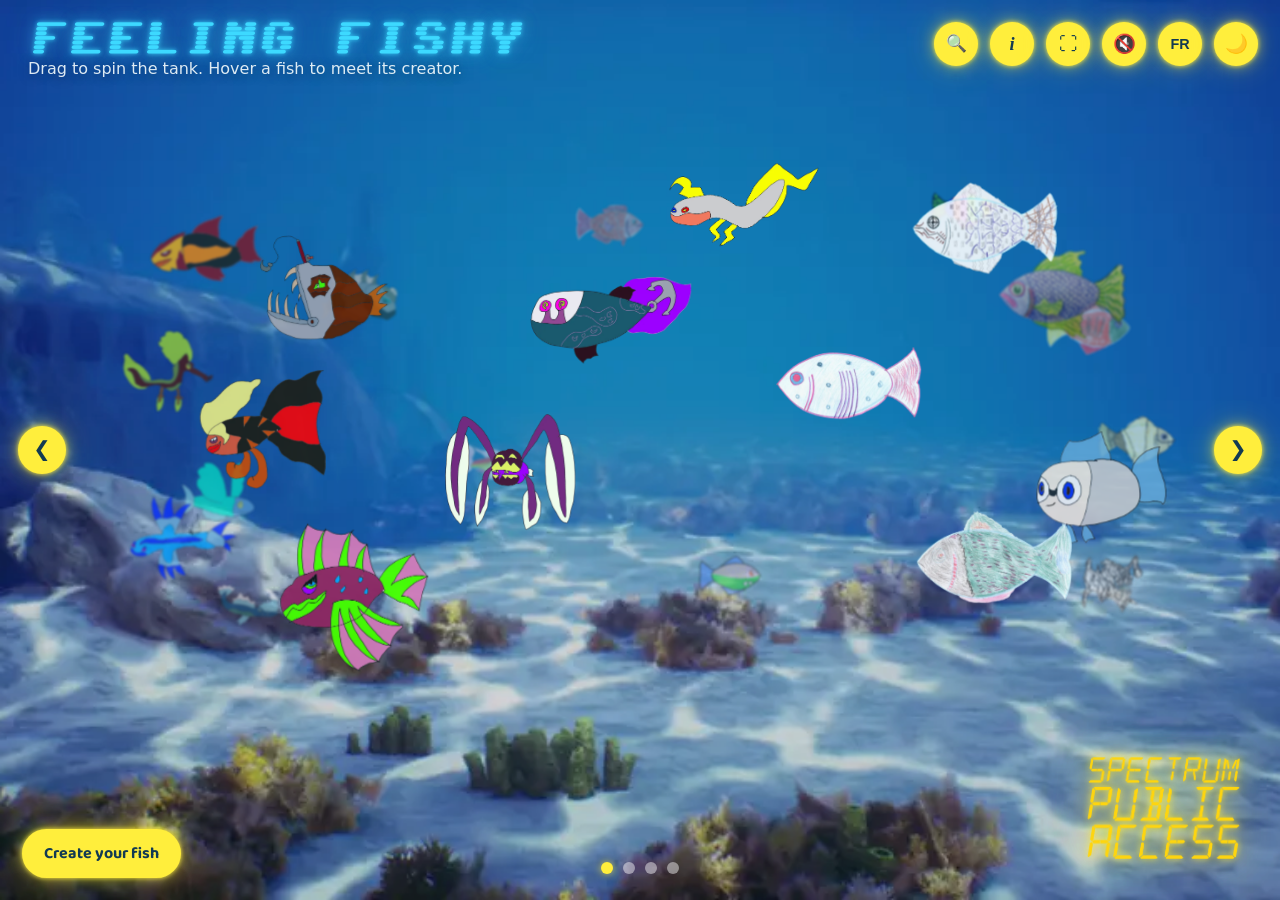
==== deploy/feeling-fishy/index.html @ 9427ab35 "Merge pull request #26 from SpectrumStudiosMTL/fish-submission/44013194728 New fish submission: Luci" ====
<!DOCTYPE html>
<html lang="en">
<head>
<meta charset="UTF-8">
<meta name="viewport" content="width=device-width, initial-scale=1.0">
<title>Feeling Fishy — The Spectrum Aquarium</title>
<meta name="description" content="An interactive art project from Spectrum Public Access — every fish in this aquarium was drawn by a real participant. Hover to meet the artist, or add your own.">
<link rel="icon" type="image/png" href="../images/logo.png">

<!-- Social share preview (Facebook, Discord, Slack, iMessage, etc.) -->
<meta property="og:type" content="website">
<meta property="og:site_name" content="Spectrum Public Access">
<meta property="og:title" content="Feeling Fishy — The Spectrum Aquarium">
<meta property="og:description" content="An interactive art project from Spectrum Public Access — every fish in this aquarium was drawn by a real participant. Hover to meet the artist, or add your own.">
<meta property="og:image" content="images/og-preview.jpg">
<!-- ✏️ Add og:url once you have a real deployed domain, e.g.
     <meta property="og:url" content="https://your-domain-here/feeling-fishy/"> -->

<meta name="twitter:card" content="summary_large_image">
<meta name="twitter:title" content="Feeling Fishy — The Spectrum Aquarium">
<meta name="twitter:description" content="An interactive art project from Spectrum Public Access — every fish in this aquarium was drawn by a real participant. Hover to meet the artist, or add your own.">
<meta name="twitter:image" content="images/og-preview.jpg">

<!-- Fonts: Sixtyfour is a segmented digital-display font matching
     the SPA logo style; Baloo 2 stays for the fish name cards
     (falls back to system fonts wherever Google Fonts can't load) -->
<link rel="preconnect" href="https://fonts.googleapis.com">
<link href="https://fonts.googleapis.com/css2?family=Baloo+2:wght@600;700&family=Sixtyfour&display=swap" rel="stylesheet">

<script>
/* ==============================================================
   EMBEDDED DEMO IMAGES
   These five submissions are baked into the file as text so the
   preview works anywhere. On your real site you'll use normal
   files instead, e.g.  image: "images/my-fish.png"
   ============================================================== */
const EMBEDDED_IMAGES = {
  inlayCreate: "images/inlay-create.webp",   // placeholder -- swap out later
  inlaySubmit: "images/inlay-submit.webp",   // placeholder -- swap out later
  inlayDrawHere: "images/inlay-draw-here.webp",       // placeholder -- swap out later
  inlayDrawAtHome: "images/inlay-draw-at-home.webp",  // placeholder -- swap out later
  inlayPng: "images/inlay-print.webp",
  inlayKrita: "images/inlay-krita.webp",
  inlayPsd: "images/inlay-psd.webp",
  logo: "images/logo-2.webp",
  fish0: "images/fish/fish0.webp",
  fish79: "images/fish/fish79.webp",
  fish78: "images/fish/fish78.webp",
  fish77: "images/fish/fish77.webp",
  fish75: "images/fish/fish75.webp",
  fish72: "images/fish/fish72.webp",
  fish1: "images/fish/fish1.webp",
  fish2: "images/fish/fish2.webp",
  fish3: "images/fish/fish3.webp",
  fish4: "images/fish/fish4.webp",
  fish5: "images/fish/fish5.webp",
  fish6: "images/fish/fish6.webp",
  fish7: "images/fish/fish7.webp",
  fish8: "images/fish/fish8.webp",
  fish9: "images/fish/fish9.webp",
  fish10: "images/fish/fish10.webp",
  fish11: "images/fish/fish11.webp",
  fish12: "images/fish/fish12.webp",
  fish13: "images/fish/fish13.webp",
  fish14: "images/fish/fish14.webp",
  fish15: "images/fish/fish15.webp",
  fish16: "images/fish/fish16.webp",
  fish17: "images/fish/fish17.webp",
  fish18: "images/fish/fish18.webp",
  fish19: "images/fish/fish19.webp",
  fish20: "images/fish/fish20.webp",
  fish21: "images/fish/fish21.webp",
  fish22: "images/fish/fish22.webp",
  fish23: "images/fish/fish23.webp",
  fish24: "images/fish/fish24.webp",
  fish25: "images/fish/fish25.webp",
  fish26: "images/fish/fish26.webp",
  fish27: "images/fish/fish27.webp",
  fish28: "images/fish/fish28.webp",
  fish29: "images/fish/fish29.webp",
  fish30: "images/fish/fish30.webp",
  fish31: "images/fish/fish31.webp",
  fish32: "images/fish/fish32.webp",
  fish33: "images/fish/fish33.webp",
  fish34: "images/fish/fish34.webp",
  fish36: "images/fish/fish36.webp",
  fish37: "images/fish/fish37.webp",
  fish38: "images/fish/fish38.webp",
  fish39: "images/fish/fish39.webp",
  fish40: "images/fish/fish40.webp",
  fish41: "images/fish/fish41.webp",
  fish42: "images/fish/fish42.webp",
  fish43: "images/fish/fish43.webp",
  fish44: "images/fish/fish44.webp",
  fish45: "images/fish/fish45.webp",
  fish46: "images/fish/fish46.webp",
  fish47: "images/fish/fish47.webp",
  fish48: "images/fish/fish48.webp",
  fish49: "images/fish/fish49.webp",
  fish50: "images/fish/fish50.webp",
  fish51: "images/fish/fish51.webp",
  fish52: "images/fish/fish52.webp",
  fish53: "images/fish/fish53.webp",
  fish54: "images/fish/fish54.webp",
  fish55: "images/fish/fish55.webp",
  fish56: "images/fish/fish56.webp",
  fish57: "images/fish/fish57.webp",
  fish58: "images/fish/fish58.webp",
  fish59: "images/fish/fish59.webp",
  fish60: "images/fish/fish60.webp",
  fish61: "images/fish/fish61.webp",
  fish62: "images/fish/fish62.webp",
  fish63: "images/fish/fish63.webp",
  fish64: "images/fish/fish64.webp",
  fish65: "images/fish/fish65.webp",
  fish66: "images/fish/fish66.webp",
  fish67: "images/fish/fish67.webp",
  fish68: "images/fish/fish68.webp",
  fish69: "images/fish/fish69.webp",
  fish70: "images/fish/fish70.webp",
  fish71: "images/fish/fish71.webp",
};

/* Embedded demo audio — on the real site use files instead,
   e.g.  music: "audio/ambience.mp3"  */
const EMBEDDED_AUDIO = {
  music: "audio/music.mp3",
  chime: "audio/chime.mp3",
  pluck: "audio/pluck.mp3",
  drag: "audio/drag.mp3",
};

/* Embedded demo video (720p). On the real site, use the full-quality
   file instead:  backgroundVideo: "video/scene.mp4"  */
const EMBEDDED_VIDEO = "video/background.mp4";

/* A still frame from the video above, shown instantly while the
   video itself is still buffering — otherwise there's a blank gap
   (just the gradient) for however long the video takes to load. */
const EMBEDDED_VIDEO_POSTER = "video/background-poster.webp";

/* Portrait-cropped versions of the two above, used on phones instead.
   object-fit:cover on a tall narrow screen already only shows a
   ~26% center slice of the widescreen video — this is that same
   slice, pre-cropped before encoding, so the file is ~53% smaller
   with zero visible quality loss (nothing here was ever going to be
   on screen on a phone anyway). */
const EMBEDDED_VIDEO_MOBILE = "video/background-mobile.mp4";
const EMBEDDED_VIDEO_POSTER_MOBILE = "video/background-poster-mobile.webp";

/* The printable fish template, embedded at full print quality.
   On the real site, use a file: templateUrl: "files/template.png" */
const EMBEDDED_TEMPLATE = "files/fish-template.png";
</script>

<script>
/* ██████████████████████████████████████████████████████████████
   ██  YOUR DATA — the only section you edit                   ██
   ██  Everything below the big line is the engine.            ██
   ██████████████████████████████████████████████████████████████ */

const SETTINGS = {
  // Starting language: "en" or "fr"
  language: "en",

  // Logo shown top-right. Uses your embedded SPA logo — on the real
  // site you can point it at a file instead: logo: "images/logo.png"
  logo: EMBEDDED_IMAGES.logo,

  // The "Create your fish" button opens a pop-up with two options:
  // 1) Download the fish template (the embedded printable PNG)
  templateUrl: EMBEDDED_TEMPLATE,

  // Layered versions of the template for digital artists. Export
  // these from your own Photoshop / Krita source files and put
  // them next to the site. Set either to null to hide its button.
  templatePsd: "files/Feeling-Fishy-Template.psd",
  templateKrita: "files/Feeling-Fishy-Template.kra",

  // Vending-button inlay artwork (all optional). Point any of
  // these at an image (roughly 5:4, like an old machine's paper
  // inlay) and it fills that button's window — your own designs,
  // or logo art you have the rights to use.
  // Example: buttonInlays: { png: "images/inlay-print.png" },
  buttonInlays: {
    create: EMBEDDED_IMAGES.inlayCreate,  // "DESIGN A FISH" button -- placeholder
    draw: EMBEDDED_IMAGES.inlayDrawHere,  // "DRAW HERE" button -- placeholder
    download: EMBEDDED_IMAGES.inlayDrawAtHome,  // "DRAW AT HOME" button -- placeholder
    submit: EMBEDDED_IMAGES.inlaySubmit,  // "SUBMIT A FISH" button -- placeholder
    png: EMBEDDED_IMAGES.inlayPng,      // "Ready to print" format button
    psd: EMBEDDED_IMAGES.inlayPsd,      // Photoshop format button
    krita: EMBEDDED_IMAGES.inlayKrita,  // Krita format button
  },

  // Sound played when the "Create your fish" button is clicked:
  createSound: EMBEDDED_AUDIO.pluck,

  // Sound that plays while dragging the tank (stops on release,
  // and its pitch bends with your drag speed — underwater scratch):
  dragSound: EMBEDDED_AUDIO.drag,
  // 2) Submit your fish — your monday.com form's EMBED link (in
  //    monday: create a WorkForm, click Share → Embed, copy the
  //    src="..." URL from the iframe code). This opens inline in a
  //    pop-up over the tank rather than leaving the site.
  submitEmbedUrl: "https://forms.monday.com/forms/embed/712a0b5d93bb6187748b14aade412e28?r=use1",

  // 3) The draw tool's own "Submit My Fish" button skips that iframe
  //    entirely -- it posts the finished drawing straight to this
  //    Cloudflare Worker endpoint (see deploy/automation/
  //    cloudflare-worker.js), which creates the monday.com item and
  //    attaches the file itself via the API. Set to null to fall back
  //    to the old behavior (download the PNG, open the monday form).
  directSubmitEndpoint: "https://autofish.cameron-d89.workers.dev/submit-fish",

  // 4) After a successful submission, "Continue with my email" sends
  //    the visitor here with ?email=<their email> pre-filled — the
  //    portal's own sign-in flow (email OTP code) takes it from there
  //    and creates a free-tier account for them. Set to null to hide
  //    that button entirely and only show the plain "Done" close button.
  portalLoginUrl: "https://spectrumpublicaccess.com/filmlab/login",

  // Your ambience track. Set to null for no music.
  // On the real site, use a file: music: "audio/ambience.mp3"
  music: EMBEDDED_AUDIO.music,

  // Your own painted backdrop, or null for the color gradient:
  background: null,

  // A looping video backdrop (e.g. rendered from Unreal Engine).
  // Overrides `background`. Use .mp4 or .webm, e.g. "video/scene.mp4"
  backgroundVideo: EMBEDDED_VIDEO,

  // A still frame from the video, shown the instant the page loads
  // while the real video is still buffering. Set to null to skip
  // (shows the gradient instead until the video is ready).
  backgroundVideoPoster: EMBEDDED_VIDEO_POSTER,

  // Optional lighter/portrait-cropped versions used below 640px
  // width instead of the two above. Set either to null to just use
  // the regular version everywhere.
  backgroundVideoMobile: EMBEDDED_VIDEO_MOBILE,
  backgroundVideoPosterMobile: EMBEDDED_VIDEO_POSTER_MOBILE,

  // Darkens the video slightly so the fish stand out.
  // 0 = off, 0.15 = subtle, 0.4 = moody. Only affects video backdrops.
  videoDimmer: 0.15,
};

/* LANGUAGES — every visitor-facing phrase, in both languages.
   Edit the wording freely; the FR/EN button switches between them. */
const TEXT = {
  en: {
    tagline: "Drag to spin the tank. Hover a fish to meet its creator.",
    create: "Create your fish",
    nextSchool: "Next school of fish",
    prevSchool: "Previous school of fish",
    nextOption: "Next option",
    prevOption: "Previous option",
    createTitle: "Add your fish to the tank!",
    createInfoToggle: "How does it work?",
    optCreate: "DESIGN A FISH",
    createChooseTitle: "How do you want to make it?",
    download: "DRAW AT HOME",
    draw: "DRAW HERE",
    submit: "SUBMIT A FISH",
    howItWorksTitle: "How does it work?",
    walkMake: "Draw it right here, or download a template and make it your own way.",
    walkSend: "Send it in — it only takes a minute.",
    walkReview: "A real person checks every fish before it joins the tank.",
    walkSwim: "Once it's approved, your fish swims for everyone to see!",
    walkthroughPlaceholder: "Scene {n} of {total} — illustration coming soon",
    downloadTitle: "Choose your template",
    asIs: "Ready to print",
    psd: "Photoshop (PSD)",
    krita: "Krita (KRA)",
    downloadInfoToggle: "How does it work?",
    templateHowItWorksTitle: "How does it work?",
    walkTemplateFreedom: "Color in the guide, or draw something completely your own — the template is just a starting point.",
    walkTemplatePaper: "Working on paper? Scan it if you've got one, or just take a clear, well-lit photo with your phone.",
    walkTemplateDigital: "Working digitally? Whatever app you used, export your finished piece as a transparent PNG before submitting.",
    walkTemplateSize: "Keep your file size reasonable — it won't change how it looks in the tank, just how long it takes to upload.",
    goBack: "Back",
    close: "Close",
    by: "by",
    artworkBy: "Artwork by",
    fishAlt: "Fish",
    searchTitle: "Find a fish",
    menuLabel: "Menu",
    splashPrompt: "Tap to dive in",
    splashAriaLabel: "Enter the Feeling Fishy tank",
    rotatePrompt: "Please rotate your device to portrait to view Feeling Fishy.",
    nightMode: "Night mode — coming soon",
    fullscreenEnter: "View fullscreen",
    fullscreenExit: "Exit fullscreen",
    searchPlaceholder: "Type a name…",
    searchResultsLabel: "Matching fish",
    searchBrowseAll: "Browse every fish in the tank.",
    searchCount: "Fish found.",
    searchNone: "No fish found.",
    searchTruncated: "Showing the first {n} — type a name to narrow it down.",
    randomFish: "Random fish",
    prevCreatorFish: "Previous fish by this creator",
    nextCreatorFish: "Next fish by this creator",
    back: "Close",
    drawTitle: "Draw your fish",
    drawToolLoadError: "Couldn't load the drawing tool — check your connection and try again.",
    submitTitle: "Submit your fish",
    submitNote: "Attach your fish file below — a name and email are all we need alongside it.",
    submitFrameTitle: "Feeling Fishy submission form",
    directSubmitTitle: "Almost done!",
    directSubmitIntro: "Just add your name, email and postal code and send it for review.",
    directSubmitIntroUpload: "Attach your fish design below and add a name, email, postal code — and before you know it, your fish will be swimming.",
    directSubmitFileLabel: "Fish file",
    directSubmitLockedHint: "Filled in from your Spectrum portal account.",
    directSubmitNameLabel: "Name",
    directSubmitEmailLabel: "Email",
    directSubmitPostalLabel: "Postal code",
    directSubmitSend: "Send it in",
    directSubmitSending: "Sending…",
    directSubmitError: "Something went wrong — check your connection and try again.",
    directSubmitSuccessText: "Thanks! Your fish has been submitted for review.",
    directSubmitContinueText: "Want to save this to your own portfolio, and see what else is here?",
    directSubmitContinue: "Continue with my email",
    directSubmitDone: "Done",
    info: "About this project",
    infoTitle: "Feeling Fishy",
    // ✏️ Replace with your own project description.
    infoIntro: "Feeling Fishy is an interactive art project from Spectrum Public Access. Every fish swimming in this tank was drawn by a real participant — hover or tap one to see who made it, and add your own any time.",
    howToTitle: "How to use this page",
    howTo: [
      "Drag anywhere in the tank to spin it and look around.",
      "Hover or tap a fish to see its creator's name.",
      "Press 🔍 to search for a fish by the artist's name — or leave it blank to browse everyone, using the arrow keys and Enter.",
      "If a creator has more than one fish, arrows beside the picture let you page through all of theirs.",
      "Press \"Create your fish\" to draw one right on the page, download a template to work on elsewhere, or upload one you've already made — add a name, email, and postal code, and it's sent straight in for review.",
      "The 🔊 button toggles sound, and EN/FR switches language.",
    ],
  },
  fr: {
    tagline: "Faites glisser pour faire tourner l'aquarium. Survolez un poisson pour rencontrer son créateur.",
    create: "Crée ton poisson",
    nextSchool: "Banc de poissons suivant",
    prevSchool: "Banc de poissons précédent",
    nextOption: "Option suivante",
    prevOption: "Option précédente",
    createTitle: "Ajoute ton poisson à l'aquarium !",
    createInfoToggle: "Comment ça marche ?",
    optCreate: "CONÇOIS UN POISSON",
    createChooseTitle: "Comment veux-tu le fabriquer ?",
    download: "DESSINE CHEZ TOI",
    draw: "DESSINE ICI",
    submit: "SOUMETS UN POISSON",
    howItWorksTitle: "Comment ça marche ?",
    walkMake: "Dessine-le ici, ou télécharge un modèle et fais-le à ta façon.",
    walkSend: "Envoie-le — ça ne prend qu'une minute.",
    walkReview: "Une vraie personne vérifie chaque poisson avant qu'il rejoigne l'aquarium.",
    walkSwim: "Une fois approuvé, ton poisson nage pour que tout le monde le voie !",
    walkthroughPlaceholder: "Scène {n} sur {total} — illustration à venir",
    downloadTitle: "Choisis ton modèle",
    asIs: "Prêt à imprimer",
    psd: "Photoshop (PSD)",
    krita: "Krita (KRA)",
    downloadInfoToggle: "Comment ça marche ?",
    templateHowItWorksTitle: "Comment ça marche ?",
    walkTemplateFreedom: "Colorie le guide, ou dessine quelque chose de complètement différent — le modèle n'est qu'un point de départ.",
    walkTemplatePaper: "Tu travailles sur papier ? Numérise-le si tu peux, ou prends simplement une photo claire et bien éclairée avec ton téléphone.",
    walkTemplateDigital: "Tu travailles numériquement ? Peu importe l'appli utilisée, exporte ton œuvre finale en PNG avec un fond transparent avant de la soumettre.",
    walkTemplateSize: "Garde une taille de fichier raisonnable — ça ne change pas l'apparence dans l'aquarium, juste le temps de téléversement.",
    goBack: "Retour",
    close: "Fermer",
    by: "par",
    artworkBy: "Œuvre de",
    fishAlt: "Poisson",
    searchTitle: "Trouve un poisson",
    menuLabel: "Menu",
    splashPrompt: "Touche pour plonger",
    splashAriaLabel: "Entre dans l'aquarium Feeling Fishy",
    rotatePrompt: "Veuillez faire pivoter votre appareil en mode portrait pour voir Feeling Fishy.",
    nightMode: "Mode nuit — bientôt disponible",
    fullscreenEnter: "Plein écran",
    fullscreenExit: "Quitter le plein écran",
    searchPlaceholder: "Tape un nom…",
    searchResultsLabel: "Poissons correspondants",
    searchBrowseAll: "Découvre tous les poissons de l'aquarium.",
    searchCount: "Poissons trouvés.",
    searchNone: "Aucun poisson trouvé.",
    searchTruncated: "Affichage des {n} premiers — tape un nom pour affiner.",
    randomFish: "Poisson au hasard",
    prevCreatorFish: "Poisson précédent de ce créateur",
    nextCreatorFish: "Poisson suivant de ce créateur",
    back: "Fermer",
    drawTitle: "Dessine ton poisson",
    drawToolLoadError: "Impossible de charger l'outil de dessin — vérifie ta connexion et réessaie.",
    submitTitle: "Soumets ton poisson",
    submitNote: "Joins ton fichier de poisson ci-dessous — un nom et un courriel suffisent en plus.",
    submitFrameTitle: "Formulaire de soumission Feeling Fishy",
    directSubmitTitle: "Presque fini !",
    directSubmitIntro: "Ajoute juste ton nom, courriel et code postal, et envoie-le pour révision.",
    directSubmitIntroUpload: "Joins le dessin de ton poisson ci-dessous et ajoute un nom, un courriel, un code postal — et avant même de t'en rendre compte, ton poisson nagera dans l'aquarium.",
    directSubmitFileLabel: "Fichier du poisson",
    directSubmitLockedHint: "Rempli à partir de ton compte du portail Spectrum.",
    directSubmitNameLabel: "Nom",
    directSubmitEmailLabel: "Courriel",
    directSubmitPostalLabel: "Code postal",
    directSubmitSend: "Envoie-le",
    directSubmitSending: "Envoi…",
    directSubmitError: "Une erreur s'est produite — vérifie ta connexion et réessaie.",
    directSubmitSuccessText: "Merci ! Ton poisson a été soumis pour révision.",
    directSubmitContinueText: "Envie de sauvegarder ceci dans ton propre portfolio, et de voir ce qu'il y a d'autre ici ?",
    directSubmitContinue: "Continuer avec mon courriel",
    directSubmitDone: "Terminé",
    info: "À propos de ce projet",
    infoTitle: "Feeling Fishy",
    // ✏️ Remplace par la description de ton projet.
    infoIntro: "Feeling Fishy est un projet artistique interactif de Spectrum Public Access. Chaque poisson qui nage dans cet aquarium a été dessiné par un vrai participant — survole ou touche un poisson pour voir qui l'a créé, et ajoute le tien à tout moment.",
    howToTitle: "Comment utiliser cette page",
    howTo: [
      "Fais glisser n'importe où dans l'aquarium pour le faire tourner et regarder autour.",
      "Survole ou touche un poisson pour voir le nom de son créateur.",
      "Appuie sur 🔍 pour chercher un poisson par le nom de l'artiste — ou laisse le champ vide pour tous les voir, avec les flèches et Entrée.",
      "Si un créateur a plusieurs poissons, des flèches à côté de l'image permettent de les parcourir tous.",
      "Appuie sur « Crée ton poisson » pour en dessiner un directement sur la page, télécharger un modèle à faire ailleurs, ou en téléverser un déjà terminé — ajoute un nom, un courriel et un code postal, et il est envoyé directement pour révision.",
      "Le bouton 🔊 active ou coupe le son, et EN/FR change la langue.",
    ],
  },
};

/* THE FISH ← add one line for each new submission!
   Required: name, creator, image
   Optional: size   – width in pixels (default 120)
             height – vertical spot, 0 = surface, 100 = floor
             sound  – the note sample played on hover. Every fish
                      is auto-pitched to its own step of a musical
                      scale, so overlapping hovers make chords
             bio    – a sentence or two from the creator, shown
                      on the pop-up card if they chose to share,
                      e.g. bio: "Jamie loves sharks and glitter." */
const FISH = [
  // Matched from the handwritten "Feeling Fishy List" against the
  // original Spectrum_Fish_Template#### filenames. Fish name and bio
  // left blank — add those per fish when ready.
  { name: "", creator: "Felipe", bio: "", image: EMBEDDED_IMAGES.fish0, sound: EMBEDDED_AUDIO.chime, height: 28, size: 150 },
  { name: "", creator: "Aedan", bio: "", image: EMBEDDED_IMAGES.fish1, sound: EMBEDDED_AUDIO.chime, height: 48, size: 140 },
  { name: "", creator: "Daelan", bio: "", image: EMBEDDED_IMAGES.fish2, sound: EMBEDDED_AUDIO.chime, height: 20, size: 150 },
  { name: "", creator: "Zakaria", bio: "", image: EMBEDDED_IMAGES.fish3, sound: EMBEDDED_AUDIO.chime, height: 58, size: 145 },
  { name: "", creator: "Simon", bio: "", image: EMBEDDED_IMAGES.fish4, sound: EMBEDDED_AUDIO.chime, height: 38, size: 130 },
  { name: "", creator: "Aedan", bio: "", image: EMBEDDED_IMAGES.fish5, sound: EMBEDDED_AUDIO.chime, height: 18, size: 130 },
  { name: "", creator: "Aedan", bio: "", image: EMBEDDED_IMAGES.fish6, sound: EMBEDDED_AUDIO.chime, height: 32, size: 140 },
  { name: "", creator: "Aedan", bio: "", image: EMBEDDED_IMAGES.fish7, sound: EMBEDDED_AUDIO.chime, height: 46, size: 115 },
  { name: "", creator: "Aedan", bio: "", image: EMBEDDED_IMAGES.fish8, sound: EMBEDDED_AUDIO.chime, height: 60, size: 135 },
  { name: "", creator: "Aedan", bio: "", image: EMBEDDED_IMAGES.fish9, sound: EMBEDDED_AUDIO.chime, height: 25, size: 125 },
  { name: "", creator: "Aedan", bio: "", image: EMBEDDED_IMAGES.fish10, sound: EMBEDDED_AUDIO.chime, height: 40, size: 130 },
  { name: "", creator: "Aedan", bio: "", image: EMBEDDED_IMAGES.fish11, sound: EMBEDDED_AUDIO.chime, height: 54, size: 120 },
  { name: "", creator: "Aedan", bio: "", image: EMBEDDED_IMAGES.fish12, sound: EMBEDDED_AUDIO.chime, height: 22, size: 140 },
  { name: "", creator: "Aedan", bio: "", image: EMBEDDED_IMAGES.fish13, sound: EMBEDDED_AUDIO.chime, height: 36, size: 125 },
  { name: "", creator: "Aedan", bio: "", image: EMBEDDED_IMAGES.fish14, sound: EMBEDDED_AUDIO.chime, height: 50, size: 130 },
  { name: "", creator: "Aedan", bio: "", image: EMBEDDED_IMAGES.fish15, sound: EMBEDDED_AUDIO.chime, height: 64, size: 115 },
  { name: "", creator: "Aedan", bio: "", image: EMBEDDED_IMAGES.fish16, sound: EMBEDDED_AUDIO.chime, height: 28, size: 150 },
  { name: "", creator: "Alexandre", bio: "", image: EMBEDDED_IMAGES.fish17, sound: EMBEDDED_AUDIO.chime, height: 48, size: 140 },
  { name: "", creator: "Armin", bio: "", image: EMBEDDED_IMAGES.fish18, sound: EMBEDDED_AUDIO.chime, height: 20, size: 150 },
  { name: "", creator: "Dillan", bio: "", image: EMBEDDED_IMAGES.fish19, sound: EMBEDDED_AUDIO.chime, height: 58, size: 145 },
  { name: "", creator: "Julian", bio: "", image: EMBEDDED_IMAGES.fish20, sound: EMBEDDED_AUDIO.chime, height: 38, size: 130 },
  { name: "", creator: "Levi", bio: "", image: EMBEDDED_IMAGES.fish21, sound: EMBEDDED_AUDIO.chime, height: 18, size: 130 },
  { name: "", creator: "Annik", bio: "", image: EMBEDDED_IMAGES.fish22, sound: EMBEDDED_AUDIO.chime, height: 32, size: 140 },
  { name: "", creator: "Marcus", bio: "", image: EMBEDDED_IMAGES.fish23, sound: EMBEDDED_AUDIO.chime, height: 46, size: 115 },
  { name: "", creator: "Josh", bio: "", image: EMBEDDED_IMAGES.fish24, sound: EMBEDDED_AUDIO.chime, height: 60, size: 135 },
  { name: "", creator: "Matthew", bio: "", image: EMBEDDED_IMAGES.fish25, sound: EMBEDDED_AUDIO.chime, height: 25, size: 125 },
  { name: "", creator: "Adrien", bio: "", image: EMBEDDED_IMAGES.fish26, sound: EMBEDDED_AUDIO.chime, height: 40, size: 130 },
  { name: "", creator: "David", bio: "", image: EMBEDDED_IMAGES.fish27, sound: EMBEDDED_AUDIO.chime, height: 54, size: 120 },
  { name: "", creator: "Marc-Arthur", bio: "", image: EMBEDDED_IMAGES.fish28, sound: EMBEDDED_AUDIO.chime, height: 22, size: 140 },
  { name: "", creator: "Alexandre", bio: "", image: EMBEDDED_IMAGES.fish29, sound: EMBEDDED_AUDIO.chime, height: 36, size: 125 },
  { name: "", creator: "Annie", bio: "", image: EMBEDDED_IMAGES.fish30, sound: EMBEDDED_AUDIO.chime, height: 50, size: 130 },
  { name: "", creator: "Arc", bio: "", image: EMBEDDED_IMAGES.fish31, sound: EMBEDDED_AUDIO.chime, height: 64, size: 115 },
  { name: "", creator: "Tita", bio: "", image: EMBEDDED_IMAGES.fish32, sound: EMBEDDED_AUDIO.chime, height: 28, size: 150 },
  { name: "", creator: "Luca", bio: "", image: EMBEDDED_IMAGES.fish33, sound: EMBEDDED_AUDIO.chime, height: 48, size: 140 },
  { name: "", creator: "Lynn", bio: "", image: EMBEDDED_IMAGES.fish34, sound: EMBEDDED_AUDIO.chime, height: 20, size: 150 },
  { name: "", creator: "Omar", bio: "", image: EMBEDDED_IMAGES.fish36, sound: EMBEDDED_AUDIO.chime, height: 38, size: 130 },
  { name: "", creator: "Ugo", bio: "", image: EMBEDDED_IMAGES.fish37, sound: EMBEDDED_AUDIO.chime, height: 18, size: 130 },
  { name: "", creator: "Felix", bio: "", image: EMBEDDED_IMAGES.fish38, sound: EMBEDDED_AUDIO.chime, height: 32, size: 140 },
  { name: "", creator: "Felix", bio: "", image: EMBEDDED_IMAGES.fish39, sound: EMBEDDED_AUDIO.chime, height: 46, size: 115 },
  { name: "", creator: "Felix", bio: "", image: EMBEDDED_IMAGES.fish40, sound: EMBEDDED_AUDIO.chime, height: 60, size: 135 },
  { name: "", creator: "William", bio: "", image: EMBEDDED_IMAGES.fish41, sound: EMBEDDED_AUDIO.chime, height: 25, size: 125 },
  { name: "", creator: "Anonymous", bio: "", image: EMBEDDED_IMAGES.fish42, sound: EMBEDDED_AUDIO.chime, height: 40, size: 130 },
  { name: "", creator: "Zakaria", bio: "", image: EMBEDDED_IMAGES.fish43, sound: EMBEDDED_AUDIO.chime, height: 54, size: 120 },
  { name: "", creator: "Leeza", bio: "", image: EMBEDDED_IMAGES.fish44, sound: EMBEDDED_AUDIO.chime, height: 22, size: 140 },
  { name: "", creator: "Anthony", bio: "", image: EMBEDDED_IMAGES.fish45, sound: EMBEDDED_AUDIO.chime, height: 36, size: 125 },
  { name: "", creator: "Daniel", bio: "", image: EMBEDDED_IMAGES.fish46, sound: EMBEDDED_AUDIO.chime, height: 50, size: 130 },
  { name: "", creator: "Owen", bio: "", image: EMBEDDED_IMAGES.fish47, sound: EMBEDDED_AUDIO.chime, height: 64, size: 115 },
  { name: "", creator: "Owen", bio: "", image: EMBEDDED_IMAGES.fish48, sound: EMBEDDED_AUDIO.chime, height: 28, size: 150 },
  { name: "", creator: "Emily", bio: "", image: EMBEDDED_IMAGES.fish49, sound: EMBEDDED_AUDIO.chime, height: 48, size: 140 },
  { name: "", creator: "Emily", bio: "", image: EMBEDDED_IMAGES.fish50, sound: EMBEDDED_AUDIO.chime, height: 20, size: 150 },
  { name: "", creator: "Robin", bio: "", image: EMBEDDED_IMAGES.fish51, sound: EMBEDDED_AUDIO.chime, height: 58, size: 145 },
  { name: "", creator: "Daniel", bio: "", image: EMBEDDED_IMAGES.fish52, sound: EMBEDDED_AUDIO.chime, height: 38, size: 130 },
  { name: "", creator: "Saskia", bio: "", image: EMBEDDED_IMAGES.fish53, sound: EMBEDDED_AUDIO.chime, height: 18, size: 130 },
  { name: "", creator: "Emily", bio: "", image: EMBEDDED_IMAGES.fish54, sound: EMBEDDED_AUDIO.chime, height: 32, size: 140 },
  { name: "", creator: "Emily", bio: "", image: EMBEDDED_IMAGES.fish55, sound: EMBEDDED_AUDIO.chime, height: 46, size: 115 },
  { name: "", creator: "Emily", bio: "", image: EMBEDDED_IMAGES.fish56, sound: EMBEDDED_AUDIO.chime, height: 60, size: 135 },
  { name: "", creator: "Emily", bio: "", image: EMBEDDED_IMAGES.fish57, sound: EMBEDDED_AUDIO.chime, height: 25, size: 125 },
  { name: "", creator: "Emily", bio: "", image: EMBEDDED_IMAGES.fish58, sound: EMBEDDED_AUDIO.chime, height: 40, size: 130 },
  { name: "", creator: "Emily", bio: "", image: EMBEDDED_IMAGES.fish59, sound: EMBEDDED_AUDIO.chime, height: 54, size: 120 },
  { name: "", creator: "Emily", bio: "", image: EMBEDDED_IMAGES.fish60, sound: EMBEDDED_AUDIO.chime, height: 22, size: 140 },
  { name: "", creator: "Emily", bio: "", image: EMBEDDED_IMAGES.fish61, sound: EMBEDDED_AUDIO.chime, height: 36, size: 125 },
  { name: "", creator: "Emily", bio: "", image: EMBEDDED_IMAGES.fish62, sound: EMBEDDED_AUDIO.chime, height: 50, size: 130 },
  { name: "", creator: "Emily", bio: "", image: EMBEDDED_IMAGES.fish63, sound: EMBEDDED_AUDIO.chime, height: 64, size: 115 },
  { name: "", creator: "Emily", bio: "", image: EMBEDDED_IMAGES.fish64, sound: EMBEDDED_AUDIO.chime, height: 28, size: 150 },
  { name: "", creator: "Emily", bio: "", image: EMBEDDED_IMAGES.fish65, sound: EMBEDDED_AUDIO.chime, height: 48, size: 140 },
  { name: "", creator: "Emily", bio: "", image: EMBEDDED_IMAGES.fish66, sound: EMBEDDED_AUDIO.chime, height: 20, size: 150 },
  { name: "", creator: "Emily", bio: "", image: EMBEDDED_IMAGES.fish67, sound: EMBEDDED_AUDIO.chime, height: 58, size: 145 },
  { name: "", creator: "Emily", bio: "", image: EMBEDDED_IMAGES.fish68, sound: EMBEDDED_AUDIO.chime, height: 38, size: 130 },
  { name: "", creator: "Emily", bio: "", image: EMBEDDED_IMAGES.fish69, sound: EMBEDDED_AUDIO.chime, height: 18, size: 130 },
  { name: "", creator: "Emily", bio: "", image: EMBEDDED_IMAGES.fish70, sound: EMBEDDED_AUDIO.chime, height: 32, size: 140 },
  { name: "", creator: "Ben", bio: "", image: EMBEDDED_IMAGES.fish71, sound: EMBEDDED_AUDIO.chime, height: 46, size: 115 },
  { name: "", creator: "Felipe", creatorId: "364c67892b41", bio: "", image: EMBEDDED_IMAGES.fish72, sound: EMBEDDED_AUDIO.chime, height: 60, size: 135 },
  { name: "", creator: "Felipe", creatorId: "7921fd371a8d", bio: "", image: EMBEDDED_IMAGES.fish75, sound: EMBEDDED_AUDIO.chime, height: 54, size: 120 },
  { name: "", creator: "Dan", creatorId: "681095167af5", bio: "", image: EMBEDDED_IMAGES.fish77, sound: EMBEDDED_AUDIO.chime, height: 36, size: 125 },
  { name: "", creator: "Jad", creatorId: "061e5376cc28", bio: "", image: EMBEDDED_IMAGES.fish78, sound: EMBEDDED_AUDIO.chime, height: 50, size: 130 },
  { name: "", creator: "Lucien", creatorId: "545e36de012f", bio: "", image: EMBEDDED_IMAGES.fish79, sound: EMBEDDED_AUDIO.chime, height: 50, size: 130 },
];

/* SEA FLOOR DECORATIONS
   Required: image, x (0–100, % across the floor), height (pixels)
   Optional: sway: true → moves like seaweed */
const DECORATIONS = [
  // Disabled while the Unreal scene provides the sea floor — remove
  // the // at the start of a line to layer your drawings on top.
  // { image: "images/seaweed-01.png", x: 8,  height: 140, sway: true },
  // { image: "images/coral-01.png",   x: 25, height: 90 },
  // { image: "images/seaweed-02.png", x: 60, height: 160, sway: true },
  // { image: "images/coral-02.png",   x: 85, height: 100 },
];

/* MOTION SETTINGS — tune how the tank feels */
const ORBIT = {
  speed: 0.06,        // auto-rotation speed (higher = faster)
  radiusX: 0.38,      // orbit width (fraction of screen width)
  nearScale: 1.15,    // fish size at the very front
  farScale: 0.45,     // fish size at the very back
  farOpacity: 0.45,   // how faded the farthest fish get
  farBlur: 2.5,       // blur (px) on the farthest fish
  bobAmount: 10,      // gentle up/down float, in pixels
};

/* WATER EFFECTS — turn each one on (true) or off (false) */
const WATER = {
  bubbles: 10,          // how many bubbles rise (0 = none)
  rays: false,          // shimmering light shafts from the surface
  ripple: false,        // subtle distortion — heavy on older devices
  rippleStrength: 9,    // distortion strength if ripple is on
};

/* SCHOOLS — the tank shows one school of fish at a time, with
   arrows to swim between them. This caps how many fish share the
   screen so the tank never gets overcrowded as submissions grow.
   25 matches the density the tank was designed around. */
const SCHOOL_SIZE = 25;

/* ██████████████████████████████████████████████████████████████
   ██  END OF YOUR DATA — engine below, no need to edit        ██
   ██████████████████████████████████████████████████████████████ */
</script>

<style>
/* Sixtyfour — the same fallback the main Spectrum Public Access site
   uses for its logo-styled text (its actual "Alarm Clock" typeface
   is local-only, no .ttf embedded, so this is what visitors really
   see there). Used here for the info toggle to borrow that brand
   voice for one small element rather than importing it site-wide. */
@import url('https://fonts.googleapis.com/css2?family=Sixtyfour&display=swap');

:root {
  --water-top:    #6ecfe0;
  --water-mid:    #1d7ea8;
  --water-bottom: #0b3556;
  --text:         #f4fbfd;
  --card-bg:      #ffffff;
  --card-text:    #123a52;
  --logo-glow:    255, 238, 60;   /* neon yellow (R, G, B) — match your logo */
  --title-glow:   61, 217, 255;   /* neon blue (R, G, B) — the title's neon color */
  --title-font:   'Baloo 2', 'Comic Sans MS', system-ui, sans-serif;
}

* { margin: 0; padding: 0; box-sizing: border-box; }

body {
  font-family: system-ui, sans-serif;
  color: var(--text);
  overflow: hidden;
  cursor: grab;
}
body.dragging { cursor: grabbing; }

#tank {
  position: fixed;
  inset: 0;
  background: linear-gradient(to bottom,
    var(--water-top) 0%, var(--water-mid) 45%, var(--water-bottom) 100%);
  background-size: cover;
  background-position: center;
  /* Without this, a touch-drag that drifts vertically can get
     reinterpreted mid-gesture as a page scroll/pull-to-refresh on
     mobile — the browser cancels the pointer sequence (pointercancel,
     not pointerup) to take it over, which left isDragging stuck true
     and the carousel frozen (see the pointercancel handler in JS).
     Scoped to #tank rather than body so overlay cards elsewhere in
     the page keep their own scrollable content. */
  touch-action: none;
}

/* WATER EFFECTS — bubbles and light rays (created by JS) */
.bubble {
  position: absolute;
  bottom: -30px;
  background: radial-gradient(circle at 32% 30%,
    rgba(255,255,255,0.55), rgba(255,255,255,0.08) 60%);
  border: 1px solid rgba(255,255,255,0.35);
  border-radius: 50%;
  animation: rise linear infinite;
  pointer-events: none;
}
/* Bubbles rise while wobbling sideways; --sway is set per bubble */
@keyframes rise {
  0%   { transform: translate(0, 0); }
  25%  { transform: translate(var(--sway), -28vh); }
  50%  { transform: translate(calc(var(--sway) * -1), -56vh); }
  75%  { transform: translate(var(--sway), -84vh); }
  100% { transform: translate(0, -112vh); }
}

.ray {
  position: absolute;
  top: -10%;
  width: 12vw;
  height: 85vh;
  background: linear-gradient(to bottom,
    rgba(255,255,255,0.22), rgba(255,255,255,0));
  transform: skewX(-12deg);
  animation: shimmer 7s ease-in-out infinite alternate;
  pointer-events: none;
  z-index: 400;
}
@keyframes shimmer {
  from { opacity: 0.35; }
  to   { opacity: 0.9; }
}

/* FISH — position/scale/blur handled live by the orbit engine */
.fish {
  position: absolute;
  left: 0; top: 0;
  will-change: transform;
  user-select: none;
}
.fish img {
  display: block;
  width: 100%;
  pointer-events: none;
  -webkit-user-drag: none;
}
/* Hover animations — each fish is randomly assigned one of three
   personalities at load: a swimmer, a darter, or a flutterer. */
.fish.anim0:hover .wiggle { animation: swim 0.6s ease-in-out infinite alternate; }
.fish.anim1:hover .wiggle { animation: dart 0.32s ease-in-out infinite alternate; }
.fish.anim2:hover .wiggle { animation: flutter 0.85s ease-in-out infinite alternate; }
@keyframes swim {
  from { transform: rotate(-4deg) translateY(-3px); }
  to   { transform: rotate(4deg)  translateY(3px); }
}
@keyframes dart {
  from { transform: translateX(-5px) rotate(-2deg); }
  to   { transform: translateX(5px)  rotate(2deg); }
}
@keyframes flutter {
  from { transform: rotate(-7deg) scale(1); }
  to   { transform: rotate(5deg)  scale(1.05); }
}
.name-tag {
  position: absolute;
  left: 50%;
  bottom: -32px;
  transform: translateX(-50%);
  background: rgba(255,255,255,0.95);
  color: var(--card-text);
  font-weight: 700;
  font-size: 0.85rem;
  padding: 5px 14px;
  border-radius: 999px;
  white-space: nowrap;
  opacity: 0;
  transition: opacity 0.2s ease;
  pointer-events: none;
}
.fish:hover .name-tag { opacity: 1; }

/* Thought bubble — pops from the fish's mouth on hover, showing
   the creator's bio. Flips sides when the fish faces the other way. */
.thought {
  position: absolute;
  bottom: calc(100% + 20px);
  left: -8%;
  min-width: 120px;
  max-width: 190px;
  background: rgba(255,255,255,0.94);
  color: var(--card-text);
  font-size: 0.8rem;
  line-height: 1.35;
  padding: 10px 14px;
  border-radius: 18px;
  opacity: 0;
  transform: scale(0.3);
  transform-origin: bottom left;
  transition: opacity 0.22s ease,
              transform 0.3s cubic-bezier(0.34, 1.5, 0.64, 1);
  pointer-events: none;
}
/* The little trailing thought-dots down toward the mouth */
.thought::after, .thought::before {
  content: "";
  position: absolute;
  background: rgba(255,255,255,0.94);
  border-radius: 50%;
}
.thought::after  { width: 10px; height: 10px; left: 14px; bottom: -13px; }
.thought::before { width: 6px;  height: 6px;  left: 7px;  bottom: -23px; }
.fish:hover .thought {
  opacity: 1;
  transform: scale(1);
  /* The bubble waits for 3 seconds of continuous hover before it
     pops — leave early and it never appears. (The name tag still
     shows instantly.) Hiding is immediate: the 0s delay below. */
  transition-delay: 3s;
}
.fish .thought { transition-delay: 0s; }
/* When the fish is mirrored, the mouth (and bubble) swap sides */
.fish.flipped .thought { left: auto; right: -8%; transform-origin: bottom right; }
.fish.flipped .thought::after  { left: auto; right: 14px; }
.fish.flipped .thought::before { left: auto; right: 7px; }

/* Info / Sound / Language — one flex row. */
.top-controls {
  position: fixed;
  top: 22px;
  right: 22px;
  z-index: 600;
  display: flex;
  align-items: center;
  gap: 12px;
}

/* Only ever shown on mobile — see the media query further down,
   which both reveals this and hides the row it collapses. */
.menu-toggle-btn { display: none; }

/* SEA FLOOR DECORATIONS */
.decoration { position: absolute; bottom: 0; pointer-events: none; z-index: 2; }
.decoration img { display: block; height: 100%; width: auto; }
.decoration.sways {
  transform-origin: bottom center;
  animation: sway 4s ease-in-out infinite alternate;
}
@keyframes sway {
  from { transform: rotate(-5deg); }
  to   { transform: rotate(5deg); }
}

/* HEADER + CORNER BUTTONS */
header {
  position: fixed;
  top: 0; left: 0; right: 0;
  padding: 22px 28px;
  z-index: 500;
  text-shadow: 0 2px 10px rgba(6,40,66,0.5);
  pointer-events: none;
}
header h1 {
  /* Segmented digital font like the SPA logo, in neon blue.
     The glow is three text-shadows: bright core, halo, wide spill.
     The skew mimics the logo's italic slant. */
  font-family: 'Sixtyfour', 'Courier New', monospace;
  font-weight: 400;
  font-size: clamp(1.2rem, 3.4vw, 2.3rem);
  text-transform: uppercase;
  letter-spacing: 1px;
  color: rgb(var(--title-glow));
  text-shadow:
    0 0 4px  rgba(var(--title-glow), 0.9),
    0 0 14px rgba(var(--title-glow), 0.55),
    0 0 34px rgba(var(--title-glow), 0.3);
  transform: skewX(-8deg);
  transform-origin: left bottom;
}
header p  { font-size: clamp(0.85rem, 2vw, 1rem); opacity: 0.9; }

/* "Create your fish" — bottom-left, like the reference site */
.create-btn {
  position: fixed;
  left: 22px;
  bottom: 22px;
  z-index: 600;
  border: none;
  cursor: pointer;
  font-family: var(--title-font);
  font-weight: 700;
  font-size: 1rem;
  padding: 12px 22px;
  border-radius: 999px;
  transition: transform 0.2s ease;
}
.create-btn:hover { transform: translateY(-3px); }

/* Vending-machine buttons: a dark plastic BEZEL with a recessed
   label WINDOW inside — like the button inlays on an 80s soda
   machine. The window shows text by default, or your own inlay
   artwork if you set one in SETTINGS.buttonInlays. */
.option-row {
  display: flex;
  flex-wrap: wrap;            /* stack on very narrow screens */
  justify-content: center;
  gap: 18px;
  margin: 20px 0 10px;
}
.card .option-btn {
  position: relative;
  flex: 1;
  min-width: 140px;
  max-width: 210px;
  aspect-ratio: 5 / 4;
  padding: 8px;                    /* = bezel thickness */
  border-radius: 7px;
  background: #17191d;             /* black machine plastic */
  cursor: pointer;
  text-decoration: none;
  box-shadow:
    inset 2px 2px 0 rgba(255,255,255,0.12),  /* lit bezel edge     */
    inset -2px -2px 0 rgba(0,0,0,0.6),       /* shadowed bezel edge */
    0 5px 0 rgba(0,0,0,0.4),                 /* sits off the panel */
    0 0 14px rgba(var(--logo-glow), 0.3);    /* neon glow          */
  transition: transform 0.08s ease, box-shadow 0.08s ease;
}
/* The recessed label window. Image-on-top, text-below — clear and
   accessible even before anyone reads the label. The image is an
   <img> (not a CSS background) so it always has real alt text. */
.card .option-btn .inlay {
  position: absolute;
  inset: 8px;
  border-radius: 4px;
  display: flex;
  flex-direction: column;
  align-items: center;
  justify-content: center;
  gap: 8px;
  text-align: center;
  padding: 10px 8px 8px;
  font-family: var(--title-font);
  font-weight: 700;
  font-size: 0.92rem;
  line-height: 1.2;
  color: #123a52;
  background: rgb(var(--logo-glow));
  box-shadow: inset 0 0 7px rgba(0,0,0,0.35);   /* recessed depth */
}
.card .option-btn .inlay img {
  width: 52%;
  max-height: 55%;
  object-fit: contain;
  flex-shrink: 0;
}
/* The two new DESIGN A FISH / SUBMIT A FISH placeholder icons read
   too small at the shared sizing above -- scoped to just these two
   rather than changing the shared rule, since that would also
   resize the PNG/PSD/KRITA icons on the template screen without
   those having been asked for or checked.

   height is a fixed box (not max-height as a % of the icon's own
   aspect ratio) specifically so both icons occupy identical vertical
   space regardless of their own proportions -- the two source
   drawings aren't the same shape (one's wider, one's taller), so
   sizing off each image's own aspect ratio put the label text at two
   different heights between the buttons. object-fit: contain still
   letterboxes each image within that fixed box at its correct
   proportions. */
#createOverlay .card .option-btn .inlay img,
#createChooseOverlay .card .option-btn .inlay img {
  width: 100%;
  height: 90px;
  object-fit: contain;
}
/* PNG/PSD/KRITA icons on the template screen -- same fixed-pixel-box
   reasoning as above. A percentage-of-container size (tried first)
   grows the img box as the button resizes, and since .inlay centers
   its whole img+text stack with justify-content:center, a taller img
   pushes the label down with it. Fixing the box in px instead keeps
   the img's footprint constant, so the label sits in the same spot
   regardless of how big the button itself renders. */
#downloadOverlay .card .option-btn .inlay img {
  width: auto;
  height: 56px;       /* fits within the smallest rendered button's
                          available room (~59px) without overflowing
                          the bezel -- see the option-btn min-width */
  max-width: 100%;
  max-height: none;   /* override the shared rule's 55% cap above,
                          which otherwise still applies per-property
                          and silently shrinks this back down */
  object-fit: contain;
}
/* Every option button across all three create-menu screens (top
   level, the draw/download sub-menu, and the PNG/PSD/KRITA format
   picker), in the same neon blue as the "Feeling Fishy" title.
   Hovering (or focusing via keyboard) fades to the site's original
   yellow, so the two brand colors trade places instead of a hard
   cut. */
#createOverlay .card .option-btn .inlay,
#createChooseOverlay .card .option-btn .inlay,
#downloadOverlay .card .option-btn .inlay {
  background: rgb(var(--title-glow));
  transition: background 0.2s ease;
}
#createOverlay .card .option-btn,
#createChooseOverlay .card .option-btn,
#downloadOverlay .card .option-btn {
  box-shadow:
    inset 2px 2px 0 rgba(255,255,255,0.12),
    inset -2px -2px 0 rgba(0,0,0,0.6),
    0 5px 0 rgba(0,0,0,0.4),
    0 0 14px rgba(var(--title-glow), 0.3);
}
#createOverlay .card .option-btn:hover .inlay,
#createOverlay .card .option-btn:focus-visible .inlay,
#createChooseOverlay .card .option-btn:hover .inlay,
#createChooseOverlay .card .option-btn:focus-visible .inlay,
#downloadOverlay .card .option-btn:hover .inlay,
#downloadOverlay .card .option-btn:focus-visible .inlay {
  background: rgb(var(--logo-glow));
}
#createOverlay .card .option-btn:hover,
#createOverlay .card .option-btn:focus-visible,
#createChooseOverlay .card .option-btn:hover,
#createChooseOverlay .card .option-btn:focus-visible,
#downloadOverlay .card .option-btn:hover,
#downloadOverlay .card .option-btn:focus-visible {
  box-shadow:
    inset 2px 2px 0 rgba(255,255,255,0.12),
    inset -2px -2px 0 rgba(0,0,0,0.6),
    0 5px 0 rgba(0,0,0,0.4),
    0 0 18px rgba(var(--logo-glow), 0.45);
}
/* The clear plastic cover's sheen */
.card .option-btn::after {
  content: "";
  position: absolute;
  inset: 8px;
  border-radius: 4px;
  background: linear-gradient(160deg,
    rgba(255,255,255,0.35), rgba(255,255,255,0.05) 40%,
    rgba(255,255,255,0) 60%);
  pointer-events: none;
}
.card .option-btn:hover { transform: translateY(-2px); }
/* The press: button sinks, bezel bevel inverts, glow tightens */
.card .option-btn:active {
  transform: translateY(3px);
  box-shadow:
    inset 2px 2px 0 rgba(0,0,0,0.5),
    inset -2px -2px 0 rgba(255,255,255,0.08),
    0 1px 0 rgba(0,0,0,0.4),
    0 0 8px rgba(var(--logo-glow), 0.2);
}
.card button { font-family: var(--title-font); font-size: 1rem; }
/* The create menu's own heading is redundant with the "Create your
   fish" button that opens it, so it's hidden here the same way
   .draw-card's heading already is on mobile -- stays in the DOM (so
   focusOverlayHeading() still has something to focus, and screen
   readers still get a name for the dialog), just not shown. */
#createOverlay .card > h2 {
  position: absolute; width: 1px; height: 1px; padding: 0; margin: -1px;
  overflow: hidden; clip: rect(0,0,0,0); white-space: nowrap; border: 0;
}

/* Collapsed by default so it costs nothing on mobile, and doesn't
   just become a paragraph everyone scrolls past on desktop either —
   tap to reveal instead. */
.info-toggle {
  display: inline-flex;
  align-items: center;
  gap: 6px;
  margin: 2px 0 0;
  padding: 7px 16px;
  border-radius: 999px;
  border: 1px solid rgba(255,255,255,0.32);
  background: rgba(255,255,255,0.08);
  color: var(--text);
  font-family: 'Sixtyfour', monospace;
  font-size: 0.7rem;
  letter-spacing: 0.04em;
  text-transform: uppercase;
  font-weight: 400;
  cursor: pointer;
  transition: background 0.15s ease;
}
.info-toggle:hover, .info-toggle:focus-visible { background: rgba(255,255,255,0.2); }
.download-note {
  font-size: 0.85rem;
  line-height: 1.5;
  opacity: 0.85;
  margin: 4px 0 20px;
}

/* The gap above the option row (from the info panel) and the gap
   below it (to Close/Back) were two different values -- 20px above,
   10px below -- purely because one came from .option-row's own
   margin and the other from nothing. Matching it here rather than
   touching .option-row itself, since that class is shared with
   layouts (like the mobile carousel) that already tune it on their
   own terms. */
#createClose, #createChooseBack, #downloadBack { margin-top: 20px; }

/* "Submit your fish" card — wider, to give the monday.com form
   room to breathe. The iframe scales with the card instead of
   staying a fixed 650×500, so it still fits on a phone screen. */
.card.submit-card { max-width: 700px; }
/* The monday.com form already shows its own title inside the iframe
   (can't be turned off on their end), so ours was pure duplication —
   removed the same way #createOverlay's heading is: stays in the DOM
   since aria-labelledby="submitTitle" on the dialog still needs it to
   name the dialog for screen readers, just not shown, freeing up the
   vertical space for the form itself. */
.card.submit-card h2 {
  position: absolute; width: 1px; height: 1px; padding: 0; margin: -1px;
  overflow: hidden; clip: rect(0,0,0,0); white-space: nowrap; border: 0;
}
/* Same reasoning, one step further: no text at all on this screen
   now, just the form and the Back button. Unlike the heading above,
   this note isn't wired to anything screen readers need, so it's
   simply hidden rather than kept in the DOM for accessibility. */
.card.submit-card #submitNote { display: none; }

/* "Almost done!" card — the direct-submit form shared by the draw
   tool (name/email/postal only) and "Submit your fish" (same, plus
   a real file picker -- see #directSubmitFileRow). Reuses
   .search-input's pill style for the text fields and .card button's
   pill style for its buttons; only the label, status line, and file
   row need their own rules. Left-aligned unlike the card's default
   centered text -- a form reads better that way. */
#directSubmitForm { text-align: left; }
.direct-submit-label {
  display: block;
  font-size: 0.72rem;
  font-weight: 700;
  text-transform: uppercase;
  letter-spacing: 0.14em;
  opacity: 0.6;
  margin: 16px 0 4px;
}
#directSubmitFileRow input {
  display: block;
  width: 100%;
  font: inherit;
  font-size: 0.9rem;
  color: var(--text);
}
/* Send + Back as a centered pair, evenly spaced -- text-align:left
   above is for the fields only, not this row. */
.direct-submit-actions {
  display: flex;
  justify-content: center;
  gap: 16px;
  margin-top: 20px;
}
/* Blue instead of the site's usual yellow (.card button's default),
   so the primary action stands out from Back without a second color
   competing for attention -- same neon-glow treatment as every other
   button here, just built on --title-glow instead of --logo-glow. */
#directSubmitSend {
  background: rgb(var(--title-glow));
  box-shadow:
    0 0 4px  rgba(var(--title-glow), 0.9),
    0 0 14px rgba(var(--title-glow), 0.55),
    0 0 32px rgba(var(--title-glow), 0.28);
}
.direct-submit-status {
  min-height: 1.3em;
  font-size: 0.85rem;
  margin: 10px 0 0;
}
.direct-submit-status.error { color: #ffb4b4; }
/* directSubmitLockedHint reuses this same class before the form (see
   HTML) -- min-height there just reads as ordinary paragraph spacing
   since it's always either hidden or holding real text. */
#directSubmitLockedHint { opacity: 0.75; }
/* Name/email pre-filled from the portal link (see the URLSearchParams
   read near openDirectSubmitCommon) -- dimmed and uneditable so it
   reads as "already handled" rather than an empty-looking disabled
   field. */
.direct-submit-input-locked {
  background: rgba(255,255,255,0.04);
  color: rgba(244,251,253,0.65);
  cursor: not-allowed;
}
#directSubmitSuccess p { margin-bottom: 20px; }

/* "Draw it yourself" card — the draw tool needs real workspace, not
   just a couple of buttons, so this one is sized close to the full
   viewport instead of the ~560-700px the other cards use. */
.card.draw-card {
  /* Capped instead of a flat 96vw — the tool's own content maxes out
     around 1290px (Template + canvas/panel + Layers, at their own
     natural widths), so at wide monitor widths a flat 96vw left a lot
     of empty card visible around it. Still shrinks with 96vw below
     that cap, same as before, on narrower desktop windows. */
  max-width: min(96vw, 1360px); width: min(96vw, 1360px); max-height: 92vh;
  padding: 14px;
  overflow-y: auto; /* safety net if content ever runs slightly tall */
}
/* The tool renders its own styled title ("Draw your fish" in the
   same neon Sixtyfour treatment as the rest of the site) inside the
   mounted component itself, so this h2 would be a plain-text
   duplicate sitting above it. Kept in the DOM (not display:none) so
   aria-labelledby on the dialog still names it for screen readers —
   just not shown twice on screen. */
.card.draw-card h2 {
  position: absolute; width: 1px; height: 1px; padding: 0; margin: -1px;
  overflow: hidden; clip: rect(0,0,0,0); white-space: nowrap; border: 0;
}
#drawToolMount { display: flex; justify-content: center; }
#drawBack { margin-top: 8px; }
@media (max-width: 1050px) {
  .card.draw-card { overflow-y: auto; }
}
/* Desktop gets its own Back button inside the tool itself (bottom of
   the Template column, mirroring Submit at the bottom of Layers) —
   see create-your-fish-draw.css — so this external one would be a
   duplicate there. Mobile keeps this one; the internal one is a
   desktop-only addition to that stylesheet. */
@media (min-width: 1051px) {
  #drawBack { display: none; }
}

/* "How does it work?" walkthrough — sized close to the full viewport
   like .draw-card, since a 4:5 illustration needs real room. Height
   comes from the image's own aspect-ratio, capped by max-height so a
   short viewport shrinks it instead of overflowing the card. */
.card.walkthrough-card {
  max-width: 96vw; width: min(480px, 92vw); max-height: 92vh;
  padding: 20px 16px;
  overflow-y: auto;
  display: flex;
  flex-direction: column;
  align-items: center;
}
.walkthrough {
  display: flex;
  align-items: center;
  gap: 8px;
  width: 100%;
}
.walkthrough .card-nav { background: rgba(255,255,255,0.12); color: var(--text); }
.walkthrough .card-nav:hover { background: rgba(255,255,255,0.24); }
.walkthrough-scene {
  flex: 1;
  min-width: 0;
  display: flex;
  flex-direction: column;
  align-items: center;
}
/* A real paper card instead of the striped "placeholder" look --
   the diagonal stripes were built to read as "under construction,"
   which stopped fitting the moment real linework had something to
   sit on. Warm off-white base + a fractal-noise SVG filter for grain
   (generated in-CSS, no image asset needed) reads as an intentional
   sketchbook page, and doubles as a real frame for the
   still-unfilled template-walkthrough scenes instead of just empty
   space. The blue line art was already chosen for the dark-background
   version and turned out to read like blue ink/pencil on paper here
   too, so it didn't need recoloring for this swap.

   Real photographed paper texture (images/paper-texture.webp),
   swapped in for an earlier SVG fractal-noise version -- the real
   photo reads more natural. Downsized from the original 3888x2592/
   1MB source to a 900x900/35KB square, since the box only ever
   displays it at ~400x500 CSS px. */
.walkthrough-image {
  position: relative;
  width: 100%;
  max-width: 400px;
  aspect-ratio: 4 / 5;
  max-height: 60vh;
  border-radius: 16px;
  background-color: #f3ecda;
  background-image: url("images/paper-texture.webp");
  background-size: cover;
  background-position: center;
  box-shadow: inset 0 0 40px rgba(120, 95, 55, 0.18), 0 6px 16px rgba(0,0,0,0.3);
  border: 1px solid rgba(120, 95, 55, 0.35);
  display: flex;
  align-items: center;
  justify-content: center;
  overflow: hidden;
}
.walkthrough-placeholder-label {
  font-family: var(--title-font);
  font-weight: 700;
  font-size: 1rem;
  text-align: center;
  padding: 0 20px;
  color: #5a4a30;
  opacity: 0.8;
}
/* Real art, once dropped in at images/walkthrough/, covers the
   placeholder entirely — its onload/onerror (see initWalkthrough() in
   the JS) keeps it display:none until a file actually exists at that
   path, so the "illustration coming soon" label doesn't show through
   underneath once one does. */
.walkthrough-image img {
  position: absolute;
  inset: 0;
  width: 100%;
  height: 100%;
  object-fit: cover;
}
.walkthrough-caption {
  margin-top: 14px;
  font-size: 1.05rem;
  line-height: 1.5;
  text-align: center;
  max-width: 44ch;
}
/* Both walkthroughs' dots reuse .option-dots' markup shape, but that
   class's actual dot styling only exists inside the mobile carousel's
   media query — a walkthrough needs it at every screen size, so it's
   redefined here rather than widening that mobile-scoped rule and
   risking touching the carousel it was built for. */
#walkthroughDots, #templateWalkthroughDots {
  display: flex;
  justify-content: center;
  gap: 10px;
  margin: 16px 0 4px;
}
#walkthroughDots button, #templateWalkthroughDots button {
  width: 10px; height: 10px; padding: 0; border: none; border-radius: 50%;
  cursor: pointer;
  background: rgba(255,255,255,0.35);
}
#walkthroughDots button.active, #templateWalkthroughDots button.active {
  background: rgb(var(--logo-glow));
  box-shadow: 0 0 8px rgba(var(--logo-glow), 0.8);
}
#howItWorksBack, #templateHowItWorksBack { margin-top: 12px; }

.iframe-wrap {
  width: 100%;
  max-width: 650px;
  aspect-ratio: 650 / 500;
  margin: 0 auto 18px;
  border-radius: 14px;
  overflow: hidden;
  box-shadow: 5px 5px 40px rgba(0,0,0,0.35);
  background: #fff; /* shows while the form loads */
}
.iframe-wrap iframe { width: 100%; height: 100%; border: 0; display: block; }

/* "About this project" card — left-aligned, readable paragraphs
   and a plain numbered list instead of the centered layout used
   for the fish/create cards. */
.card.info-card { max-width: 560px; text-align: left; }
.info-card h2 { text-align: center; }
.info-card h3 {
  font-family: var(--title-font);
  font-size: 1.05rem;
  margin: 4px 0 10px;
}
.info-card p { opacity: 0.9; line-height: 1.6; margin-bottom: 18px; }
.info-card ol {
  margin: 0 0 22px;
  padding-left: 1.3em;
  line-height: 1.6;
  opacity: 0.9;
}
.info-card li { margin-bottom: 8px; }
.info-card button { display: block; margin: 0 auto; }

/* "Find a fish" search card — a themed combobox: text input plus a
   scrollable grid of matches (thumbnail + name), styled like the rest
   of the tank's glass-and-bezel look. Left-aligned unlike the centered
   cards above, since a grid of tiles reads better that way. Wider than
   the default card (was 420px, sized for a plain text list) so the
   thumbnail grid gets a real multi-column layout instead of one
   cramped column. An empty query lists every fish deduped by creator
   (see renderSearchResults()), so this doubles as a visual gallery of
   everyone in the tank, not just a search result list. */
.card.search-card { max-width: 640px; }
.search-input {
  width: 100%;
  font: inherit;
  font-size: 1rem;
  padding: 11px 16px;
  margin-top: 4px;
  border-radius: 999px;
  border: 2px solid rgba(255,255,255,0.25);
  background: rgba(255,255,255,0.1);
  color: var(--text);
}
.search-input::placeholder { color: rgba(244,251,253,0.55); }
.search-input:focus-visible { outline: 3px solid #fff; outline-offset: 2px; }
.random-fish-btn {
  display: inline-flex; align-items: center; gap: 6px;
  margin: 10px 0 0;
  padding: 6px 16px;
  border-radius: 999px;
  border: 1px solid rgba(255,255,255,0.25);
  background: rgba(255,255,255,0.1);
  color: var(--text);
  font: inherit; font-size: 0.85rem;
  cursor: pointer;
}
.random-fish-btn:hover, .random-fish-btn:focus-visible { background: rgba(255,255,255,0.2); }
.search-status { font-size: 0.85rem; opacity: 0.8; margin: 10px 0 0; min-height: 1.2em; text-align: left; }
.search-results {
  list-style: none;
  margin: 8px 0 18px;
  padding: 10px;
  max-height: min(420px, 55vh);
  overflow-y: auto;
  display: grid;
  grid-template-columns: repeat(auto-fill, minmax(84px, 1fr));
  gap: 8px;
  text-align: left;
  border-radius: 12px;
}
.search-results:not(:empty) { border: 1px solid rgba(255,255,255,0.15); }
.search-result {
  display: flex;
  flex-direction: column;
  align-items: center;
  gap: 4px;
  padding: 8px 6px;
  border-radius: 10px;
  cursor: pointer;
  text-align: center;
}
.search-result img {
  width: 100%;
  aspect-ratio: 1 / 1;
  object-fit: contain;
  background: rgba(255,255,255,0.1);
  border-radius: 8px;
}
.search-result-name {
  font-size: 0.72rem;
  line-height: 1.25;
  overflow: hidden;
  text-overflow: ellipsis;
  white-space: nowrap;
  max-width: 100%;
}
.search-result.active, .search-result:hover { background: rgba(255,255,255,0.18); }

/* Sound toggle — part of the top-controls row */
.sound-btn {
  order: 3;
  width: 44px;
  height: 44px;
  border: none;
  border-radius: 50%;
  font-size: 1.15rem;
  line-height: 1;
  display: flex; align-items: center; justify-content: center;
  cursor: pointer;
  box-shadow: 0 6px 20px rgba(4,26,44,0.35);
}

/* Logo — bottom right, with a neon-sign glow.
   Three stacked shadows: a tight bright core, a soft halo, and a
   wide faint spill — the classic neon look. Color comes from the
   --logo-glow token at the top of the styles. */
.logo {
  position: fixed;
  bottom: 18px;
  right: 22px;
  width: clamp(110px, 16vw, 190px);
  aspect-ratio: 790 / 600; /* the logo art's own ratio — lets JS read its
    real rendered height immediately, without waiting on image load */
  z-index: 600;
  filter:
    drop-shadow(0 0 3px  rgba(var(--logo-glow), 0.9))
    drop-shadow(0 0 10px rgba(var(--logo-glow), 0.55))
    drop-shadow(0 0 26px rgba(var(--logo-glow), 0.3));
}
.logo-link { cursor: pointer; }
.logo-link:focus-visible .logo { outline: 3px solid var(--cg-white, #fff); outline-offset: 4px; }

/* Language toggle — part of the top-controls row (rightmost) */
.lang-btn {
  order: 4;
  width: 44px;
  height: 44px;
  border: none;
  border-radius: 50%;
  font-weight: 700;
  font-size: 0.9rem;
  line-height: 1;
  display: flex; align-items: center; justify-content: center;
  cursor: pointer;
  box-shadow: 0 6px 20px rgba(4,26,44,0.35);
}

/* Night mode toggle — part of the top-controls row (after language) */
.night-btn {
  order: 5;
  width: 44px;
  height: 44px;
  border: none;
  border-radius: 50%;
  font-size: 1.15rem;
  line-height: 1;
  display: flex; align-items: center; justify-content: center;
  cursor: pointer;
  box-shadow: 0 6px 20px rgba(4,26,44,0.35);
}

/* Info button — part of the top-controls row (leftmost of the four) */
.info-btn {
  order: 1;
  width: 44px;
  height: 44px;
  border: none;
  border-radius: 50%;
  font-family: Georgia, "Times New Roman", serif;
  font-style: italic;
  font-weight: 800;
  font-size: 1.15rem;
  line-height: 1;
  display: flex; align-items: center; justify-content: center;
  cursor: pointer;
  box-shadow: 0 6px 20px rgba(4,26,44,0.35);
}

/* Fullscreen toggle — part of the top-controls row (after info).
   Desktop only: see the mobile media query further down, which hides
   this entirely rather than folding it into the hamburger menu --
   the tank already fills a phone screen edge to edge, and the
   Fullscreen API isn't reliably available on mobile browsers anyway. */
.fullscreen-btn {
  order: 2;
  width: 44px;
  height: 44px;
  border: none;
  border-radius: 50%;
  font-size: 1.15rem;
  line-height: 1;
  display: flex; align-items: center; justify-content: center;
  cursor: pointer;
  box-shadow: 0 6px 20px rgba(4,26,44,0.35);
}

/* Search button — part of the top-controls row, leftmost of all five.
   A keyboard/screen-reader path to any fish that doesn't depend on
   hovering or clicking a moving target in the tank. */
.search-btn {
  order: 0;
  width: 44px;
  height: 44px;
  border: none;
  border-radius: 50%;
  font-size: 1.05rem;
  line-height: 1;
  display: flex; align-items: center; justify-content: center;
  cursor: pointer;
  box-shadow: 0 6px 20px rgba(4,26,44,0.35);
}

/* Keyboard-focus rings — visible outline for every interactive
   control so tabbing through the page is never a guessing game. */
.info-btn:focus-visible,
.search-btn:focus-visible,
.fullscreen-btn:focus-visible,
.menu-toggle-btn:focus-visible,
.sound-btn:focus-visible,
.lang-btn:focus-visible,
.night-btn:focus-visible,
.create-btn:focus-visible,
.card-nav:focus-visible,
.card button:focus-visible,
.option-btn:focus-visible {
  outline: 3px solid #fff;
  outline-offset: 3px;
}

/* DETAIL CARD */
.card-overlay {
  position: fixed;
  inset: 0;
  background: rgba(5,25,43,0.55);
  display: none;
  align-items: center;
  justify-content: center;
  z-index: 900;
}
.card-overlay.open { display: flex; }
/* The fish detail card can now open while the search overlay stays
   open behind it (see selectSearchResult()/randomFishBtn's own
   comments) — both share the base z-index above, so without this the
   later-in-DOM #searchOverlay would paint over the card instead of
   the other way around. Bumped just enough to win that specific
   stacking, not so far it'd fight the toast/tour z-indexes elsewhere
   on the page (those stay well above 900 too). */
#cardOverlay.open { z-index: 910; }
.card {
  /* Translucent black card — the tank glows through it.
     The backdrop blur keeps text readable over the busy video;
     remove the backdrop-filter lines if you want pure 25% black. */
  background: rgba(0, 0, 0, 0.25);
  backdrop-filter: blur(14px);
  -webkit-backdrop-filter: blur(14px);
  color: var(--text);
  border: 1px solid rgba(255,255,255,0.15);
  border-radius: 24px;
  padding: 34px 38px;
  max-width: 560px;
  width: calc(100% - 40px);
  max-height: calc(100% - 60px);
  overflow-y: auto;          /* long bios scroll inside the card */
  text-align: center;
  box-shadow: 0 20px 60px rgba(0,0,0,0.35);
}
/* Fixed-size box, not sized to whatever fish happens to be showing —
   otherwise paging through one creator's fish (different images,
   different aspect ratios) resized the card on every click and the
   Back/paging buttons jumped around beneath it. Square, and sized to
   the tallest fish in the tank relative to its own width (roughly
   1:1 — see the fish image dimension check) — every other fish is
   wider-than-tall and just letterboxes a bit inside the same box. */
#cardArt {
  width: 100%;
  max-width: 430px;
  aspect-ratio: 1 / 1;
  margin: 0 auto 16px;
  display: flex;
  align-items: center;
  justify-content: center;
}
#cardArt img {
  max-width: 100%;
  max-height: 100%;
  width: auto;
  height: auto;
  object-fit: contain;
  filter: drop-shadow(0 8px 18px rgba(4,26,44,0.25));
}

/* Paging row for browsing one creator's other fish — flanks the
   Back button rather than sitting over the artwork, so it never
   covers the picture. Arrows hidden by default; shown in JS only
   when the current fish's creator has more than one fish in the
   tank, in which case Back stays centered between them. */
.card-footer-nav { display: flex; align-items: center; justify-content: center; gap: 14px; }
.card-nav {
  display: none;
  align-items: center;
  justify-content: center;
  width: 44px;
  height: 44px;
  flex-shrink: 0;
  border: none;
  border-radius: 50%;
  font-family: var(--title-font);
  font-size: 1.2rem;
  font-weight: 700;
  cursor: pointer;
}
/* JS toggles visibility to "inline-flex" (matching align/justify
   above) — the base rule stays display:none so most cards, whose
   creator has only one fish, show no arrows at all. */
.card-nav.shown { display: inline-flex; }
.card-nav:hover { transform: scale(1.08); }
/* Every overlay's heading gets tabindex="-1" + .focus() when its
   dialog opens (see focusOverlayHeading()) purely to move screen-
   reader focus — it's deliberately excluded from the tab order, so a
   sighted user never actually tabs to it. Browsers can't always tell
   that apart from a "real" keyboard focus, so on a fresh page load
   (no prior mouse click yet for their :focus-visible heuristic to go
   on) they draw the default outline anyway; one click anywhere else
   and the heuristic switches, so it never comes back until reload.
   Always invisible on plain small headings, suddenly obvious on
   #cardName's large glowing text. No outline needed here either way
   — nothing sighted users tab to. */
.card h2 { font-family: var(--title-font); font-size: 1.7rem; margin-bottom: 4px; outline: none; }
.card p  { opacity: 0.75; margin-bottom: 18px; }
/* The fish detail card's headline used to be fish.name (always blank
   — no fish in this tank has one) with the creator credited below in
   a small, dim line, so the credit read as an afterthought under a
   lot of buttons. The creator's name IS the content here, so it gets
   the headline treatment instead, with a small label above it. */
.card-eyebrow {
  font-size: 0.72rem;
  font-weight: 700;
  text-transform: uppercase;
  letter-spacing: 0.14em;
  opacity: 0.6;
  margin-bottom: 2px;
}
#cardName {
  font-size: 4.2rem;
  font-weight: 800;
  line-height: 1;    /* at this size, normal line-height's leading
                         above the glyphs read as extra gap under the
                         eyebrow label, on top of its own margin */
  color: rgb(var(--logo-glow));
  text-shadow:
    0 0 4px  rgba(var(--logo-glow), 0.9),
    0 0 14px rgba(var(--logo-glow), 0.55),
    0 0 34px rgba(var(--logo-glow), 0.3);
  margin-bottom: 18px;
}
/* The creator's optional bio / artist statement */
.card .bio {
  font-size: 0.98rem;
  line-height: 1.55;
  opacity: 0.85;
  margin: -6px 0 20px;
}
.card button {
  font: inherit;
  font-weight: 700;
  color: white;
  background: var(--card-text);
  border: none;
  border-radius: 999px;
  padding: 10px 28px;
  cursor: pointer;
}

/* All buttons match the SPA logo: same neon yellow, same glow.
   The color comes from --logo-glow, so changing that one token
   re-themes the logo AND every button together. */
.create-btn, .sound-btn, .lang-btn, .night-btn, .info-btn, .search-btn, .fullscreen-btn, .menu-toggle-btn, .school-arrow, .card-nav, .card button {
  background: rgb(var(--logo-glow));
  color: #123a52;
  box-shadow:
    0 0 4px  rgba(var(--logo-glow), 0.9),
    0 0 14px rgba(var(--logo-glow), 0.55),
    0 0 32px rgba(var(--logo-glow), 0.28);
}

/* When the fish detail card opens, its art pops in and the text
   fades up beneath it (.reveal, toggled in openCard()). This
   replaces the old "flying fish clone" — a copy of the clicked fish
   that tracked its on-screen position across several
   requestAnimationFrame steps and animated left/top/width/height to
   the card. It looked nice but could break: opening a second fish
   before the first's flight finished left the first one permanently
   hidden in the tank (its "currently flying, don't show it" flag got
   overwritten). Pure CSS has no position to track and nothing that
   can get stuck. */
.card.reveal #cardArt {
  animation: pop-in 0.4s cubic-bezier(0.22, 1.4, 0.36, 1) both;
}
@keyframes pop-in {
  from { opacity: 0; transform: scale(0.75); }
  to   { opacity: 1; transform: scale(1); }
}
.card.reveal h2, .card.reveal p, .card.reveal button {
  animation: fade-up 0.45s ease 0.32s both;
}
@keyframes fade-up {
  from { opacity: 0; transform: translateY(10px); }
  to   { opacity: 1; transform: translateY(0); }
}

/* CALM MODE — after a few seconds without input, everything that
   isn't water or fish fades away and drifts slightly off toward
   its own edge of the screen. Two transition speeds: the fade-OUT
   is slow and gentle (the .calm rules), while the fade back IN is
   quick (the base rules), so the interface returns the instant
   the visitor moves. */
header, .logo, .create-btn, .sound-btn, .lang-btn, .night-btn, .info-btn, .search-btn, .fullscreen-btn, .menu-toggle-btn {
  transition: opacity 0.25s ease, translate 0.25s ease, transform 0.2s ease;
}
body.calm header      { opacity: 0; translate: 0 -16px; pointer-events: none; }
body.calm .logo       { opacity: 0; translate: 0  16px; }
body.calm .create-btn { opacity: 0; translate: 0  16px; pointer-events: none; }
body.calm .sound-btn,
body.calm .lang-btn,
body.calm .night-btn,
body.calm .info-btn,
body.calm .search-btn,
body.calm .fullscreen-btn,
body.calm .menu-toggle-btn { opacity: 0; translate: 0 -16px; pointer-events: none; }
body.calm header, body.calm .logo, body.calm .create-btn,
body.calm .sound-btn, body.calm .lang-btn, body.calm .night-btn, body.calm .info-btn, body.calm .search-btn, body.calm .fullscreen-btn, body.calm .menu-toggle-btn {
  transition: opacity 1.6s ease, translate 1.6s ease;
}

/* School arrows — swim to the previous / next school of fish */
.school-arrow {
  position: fixed;
  top: 50%;
  transform: translateY(-50%);
  z-index: 600;
  width: 48px;
  height: 48px;
  border: none;
  border-radius: 50%;
  font-family: var(--title-font);
  font-size: 1.3rem;
  font-weight: 700;
  cursor: pointer;
  transition: opacity 0.25s ease, translate 0.25s ease, transform 0.2s ease;
}
.school-arrow.prev { left: 18px; }
.school-arrow.next { right: 18px; }
.school-arrow:hover { transform: translateY(-50%) scale(1.1); }

/* One dot per school, bottom center — the lit dot is the current one */
.school-dots {
  position: fixed;
  bottom: 26px;
  left: 50%;
  translate: -50% 0;
  display: flex;
  gap: 10px;
  z-index: 600;
  transition: opacity 0.25s ease, translate 0.25s ease;
}
.school-dots button {
  width: 12px;
  height: 12px;
  padding: 0;
  border: none;
  border-radius: 50%;
  cursor: pointer;
  background: rgba(255,255,255,0.45);
}
.school-dots button.active {
  background: rgb(var(--logo-glow));
  box-shadow: 0 0 8px rgba(var(--logo-glow), 0.8);
}

/* Calm mode: arrows slide toward their edges, dots sink */
body.calm .school-arrow.prev { opacity: 0; translate: -16px 0; pointer-events: none; }
body.calm .school-arrow.next { opacity: 0; translate: 16px 0; pointer-events: none; }
body.calm .school-dots { opacity: 0; translate: -50% 16px; pointer-events: none; }
body.calm .school-arrow, body.calm .school-dots {
  transition: opacity 1.6s ease, translate 1.6s ease;
}

/* Plain stand-in shown until your real image loads */
.placeholder {
  background: rgba(255,255,255,0.25);
  border: 2px dashed rgba(255,255,255,0.6);
  border-radius: 12px;
  aspect-ratio: 3 / 2;
  display: flex;
  align-items: center;
  justify-content: center;
  font-size: 0.75rem;
  text-align: center;
  padding: 6px;
}

/* "Tap to dive in" splash — sizing/typography here; actual
   show/hide and its background image are set from JS (see the
   mobile-video setup), since only JS knows which poster SETTINGS
   picked and whether there's even a video to gate in the first
   place. Layout/positioning live in the mobile media query below,
   since this only ever appears there. */
.mobile-splash {
  display: none;
  border: none;
  margin: 0;
  padding: 24px;
  font: inherit;
  color: var(--text);
  text-align: center;
  cursor: pointer;
}
.mobile-splash-title {
  display: block;
  font-family: 'Sixtyfour', 'Courier New', monospace;
  font-size: clamp(1.5rem, 7vw, 2.2rem);
  text-transform: uppercase;
  letter-spacing: 1px;
  color: rgb(var(--title-glow));
  text-shadow:
    0 0 4px  rgba(var(--title-glow), 0.9),
    0 0 14px rgba(var(--title-glow), 0.55),
    0 0 34px rgba(var(--title-glow), 0.3);
  margin-bottom: 18px;
}
.mobile-splash-prompt {
  display: block;
  font-family: var(--title-font);
  font-weight: 700;
  font-size: 1.05rem;
  text-transform: uppercase;
  letter-spacing: 0.06em;
  color: rgb(var(--logo-glow));
  text-shadow: 0 0 4px rgba(var(--logo-glow), 0.9), 0 0 14px rgba(var(--logo-glow), 0.55);
  animation: splashPulse 1.6s ease-in-out infinite;
}
@keyframes splashPulse {
  0%, 100% { opacity: 1; }
  50%      { opacity: 0.5; }
}
.mobile-splash:focus-visible { outline: 3px solid #fff; outline-offset: -6px; }

/* "Please rotate" overlay — on a phone turned sideways, the tank's
   portrait-cropped background video and everything else tuned for a
   tall narrow viewport gets visibly stretched/mismatched. Rather
   than reworking every mobile-only piece to also handle a wide-short
   viewport, this fully covers the tank so that never gets seen at
   all. It's pure CSS (no JS timing to race), so it's applied by the
   browser as part of layout itself — in sync with the rotation, not
   a frame behind it.

   Originally matched on max-height alone, on the assumption that a
   landscape tablet always has plenty of height to spare — that broke
   on some drawing tablets (Wacom and similar), which report a short
   landscape viewport too and got told to rotate away from landscape,
   exactly the orientation you actually want for drawing. Added
   max-width so both dimensions have to be small — a real phone is
   narrow AND short in landscape; a tablet is short but still wide —
   so only genuine phones trigger this now. */
.rotate-overlay { display: none; }
@media (orientation: landscape) and (max-height: 640px) and (max-width: 900px) {
  .rotate-overlay {
    display: flex;
    flex-direction: column;
    align-items: center;
    justify-content: center;
    gap: 16px;
    position: fixed;
    inset: 0;
    z-index: 3000;
    background: var(--water-bottom);
    text-align: center;
    padding: 24px;
  }
  .rotate-overlay-icon {
    font-size: 2.6rem;
    animation: rotateHint 1.8s ease-in-out infinite;
  }
  .rotate-overlay-text {
    font-family: var(--title-font);
    font-weight: 700;
    font-size: 1.05rem;
    max-width: 280px;
    color: var(--text);
  }
}
@keyframes rotateHint {
  0%, 100% { transform: rotate(0deg); }
  50%      { transform: rotate(-90deg); }
}

/* ---------- MOBILE ----------
   Everything above is position:fixed with desktop offsets, which
   doesn't reflow the way normal content does — at phone widths the
   top-controls row and the header title occupy nearly the same
   space and sit on top of each other. Below this width: drop the
   top-controls row below the header instead of beside it. */
@media (max-width: 640px) {
  /* Kept to one line regardless of how long a creator's name is —
     JS measures and shrinks the font-size to fit (see openCard()),
     since a fixed font-size can't guarantee that for arbitrary
     names. nowrap here is what makes an over-wide name overflow
     instead of wrapping, which is what JS then measures against. */
  #cardName { white-space: nowrap; }

  header { padding: 18px 20px; }
  /* Fully covered by the Info modal already — pure duplication that
     costs header height on a screen where vertical space is scarce. */
  header p { display: none; }
  /* "Feeling" / "Fishy" stacked on their own lines instead of side
     by side — stays inline as one line on desktop (see the base
     .title-line rule, there isn't one, so it's just normal text). */
  header h1 .title-line { display: block; }
  /* A couple points bigger than the desktop-tuned clamp() was
     landing on at this width. */
  header h1 { font-size: 1.4rem; }

  /* The school-switching arrows sit at the vertical center of the
     viewport by default, which on a phone lands right in the middle
     of the fish. Move them down to just above the bottom row
     (Create your Fish / the logo) instead. */
  .school-arrow { top: auto; bottom: 88px; transform: none; }
  /* The desktop :hover effect re-adds translateY(-50%), which the
     button no longer needs now that it's positioned via `bottom`
     instead of vertical centering — without this override, tapping
     it (touchscreens apply :hover on tap, with no mouse-leave to
     clear it afterward) made it visibly jump and stay jumped until
     tapping elsewhere. Replaced with a small press animation on
     :active instead, which suits a tap much better than a hover
     effect does anyway. */
  .school-arrow:hover { transform: none; }
  .school-arrow:active { transform: scale(0.88); }

  /* Same row as the arrows instead of hugging the very bottom, where
     it sat too close to Create your Fish. */
  .school-dots { bottom: 106px; }

  .mobile-splash.show {
    display: flex;
    flex-direction: column; align-items: center; justify-content: center;
    position: fixed; inset: 0; z-index: 1500;
    background-size: cover; background-position: center;
    transition: opacity 0.4s ease;
  }
  .mobile-splash.dismissing { opacity: 0; pointer-events: none; }

  /* Four permanently-visible buttons (search/info/sound/lang)
     ate too much of the tank view on a phone. Collapse them behind
     one menu-toggle button; JS adds/removes .menu-open on click, tap
     elsewhere, or Escape. The toggle itself always stays visible —
     everything else in this row only shows up once opened. */
  .top-controls {
    top: 20px; right: 14px; gap: 10px;
    flex-direction: column; align-items: flex-end;
  }
  .menu-toggle-btn {
    display: flex; align-items: center; justify-content: center;
    order: -1;
    width: 44px; height: 44px;
    border: none; border-radius: 50%;
    font-size: 1.2rem;
    line-height: 1;
    cursor: pointer;
  }
  .top-controls > *:not(.menu-toggle-btn) { display: none; }
  .top-controls.menu-open > *:not(.menu-toggle-btn) { display: flex; }
  /* Desktop-only feature (see .fullscreen-btn's own comment) -- kept
     out of the hamburger menu entirely rather than just collapsed
     into it, so this !important wins even once menu-open reveals
     everything else above. */
  .fullscreen-btn { display: none !important; }
  /* Open, this was a single column tall enough to reach down into
     the school-arrow buttons (which sit at the vertical center of
     the screen) on shorter phones. Wrapping it into two columns
     instead roughly halves how far down it extends. */
  .top-controls.menu-open {
    flex-direction: row; flex-wrap: wrap;
    width: 98px; /* two 44px buttons + one 10px gap between them */
    justify-content: flex-end;
  }

  /* Guards against the create-btn/logo colliding on the narrowest
     phones still in use (~320-360px) — the logo's 110px floor and
     create-btn's full-text width leave very little room between
     them at that size otherwise. */
  .create-btn { padding: 10px 16px; font-size: 0.9rem; }
  .logo { width: clamp(80px, 16vw, 190px); }

  /* "Create your fish" and "choose a template" pop-ups: on a phone,
     buildOptionCarousel() (see the JS) shows one option at a time
     with prev/next arrows instead of stacking all three, so there's
     room to scale the visible button up much bigger. The heading is
     dropped visually too — with a single big self-explanatory button
     on screen it was just repeating "create your fish"/"choose your
     template" a phone has no spare room for — but stays in the DOM
     (same technique already used for .draw-card h2) so
     aria-labelledby still names the dialog for screen readers. */
  /* Locked to the same size across all three screens (measured from
     the tallest, createOverlay/downloadOverlay -- createChooseOverlay
     has no info-toggle button, so its own content is naturally
     shorter) rather than each auto-sizing to its own content, which
     made the box visibly resize/jump when moving between them.
     min-height, not height -- guarantees the floor without risking
     clipping if a translation ever runs longer. Centered instead of
     top-aligned so the shorter screen's content sits in the middle
     of the extra room instead of leaving a visible gap at the bottom. */
  #createOverlay .card, #createChooseOverlay .card, #downloadOverlay .card {
    padding: 22px 18px;
    min-height: 386px;
    display: flex;
    flex-direction: column;
    justify-content: center;
    /* flex containers default align-items to stretch, which was
       quietly forcing every direct child -- the info-toggle pill,
       Close/Back -- to fill the full card width edge to edge instead
       of sizing to its own content. center keeps them their natural
       compact size. */
    align-items: center;
  }
  #createChooseOverlay .card > h2, #downloadOverlay .card > h2 {
    position: absolute; width: 1px; height: 1px; padding: 0; margin: -1px;
    overflow: hidden; clip: rect(0,0,0,0); white-space: nowrap; border: 0;
  }
  /* The toggle and the carousel below it had no real gap between
     them -- the toggle's own margin is just enough to clear the card
     edge above it, and the carousel only carries a BOTTOM margin, so
     there was nothing separating the two. Matches the ~26px gap
     already used between the dots and the Close/Back button below. */
  .info-toggle { margin-bottom: 26px; }
  .option-carousel {
    display: flex;
    align-items: center;
    justify-content: center;
    gap: 14px;
    margin: 0 0 22px;
  }
  .option-carousel .option-row { margin: 0; }
  /* The carousel wrapper and dots already carry their own bottom
     margins (see .option-carousel and .option-dots below) -- the
     desktop-only 20px added to Close/Back above would just stack an
     extra, uncounted-for gap on top of that tightly-tuned mobile
     spacing. */
  #createClose, #createChooseBack, #downloadBack { margin-top: 0; }
  .option-carousel .option-btn {
    /* flex:0 0 auto overrides the base flex:1 (flex-basis:0%), which
       would otherwise stretch the lone visible button to fill the
       row instead of staying its own square size. */
    flex: 0 0 auto;
    width: 172px;
    min-width: 0;
    max-width: none;
    aspect-ratio: 1 / 1;
  }
  .option-carousel .option-btn.carousel-hidden { display: none; }
  /* nowrap so an over-long label (a font-fallback on some devices --
     e.g. Baloo 2 failing to load and landing on the much wider Comic
     Sans MS -- can push a two-word label like "DESIGN A FISH" past
     one line) overflows measurably instead of silently wrapping,
     which is what the shrink-to-fit JS in buildOptionCarousel()
     measures against (same technique already used for #cardName). */
  .option-carousel .inlay-text { white-space: nowrap; }

  /* One dot per option, echoing the school-dots pattern elsewhere on
     the page — the lit dot is the one currently shown. */
  .option-dots {
    display: flex;
    justify-content: center;
    gap: 10px;
    margin: 0 0 26px;
  }
  .option-dots button {
    width: 10px; height: 10px; padding: 0; border: none; border-radius: 50%;
    cursor: pointer;
    background: rgba(255,255,255,0.35);
  }
  .option-dots button.active {
    background: rgb(var(--logo-glow));
    box-shadow: 0 0 8px rgba(var(--logo-glow), 0.8);
  }
}

@media (prefers-reduced-motion: reduce) {
  .decoration.sways, .fish:hover .wiggle,
  .bubble, .ray,
  .mobile-splash-prompt,
  .rotate-overlay-icon,
  .card.reveal #cardArt,
  .card.reveal h2, .card.reveal p, .card.reveal button { animation: none; }
  .bubble { display: none; }
  .thought { transition: opacity 0.2s ease; transform: none; }
  .fish:hover .thought { transition-delay: 3s; }
}
</style>
</head>
<body>

<div id="tank"></div>

<!-- Mobile-only "tap to dive in" splash: see the comment above the
     background-video setup further down for why this exists.
     Dismissing it is what starts the video, so by the time the tank
     is revealed playback has already begun, instead of the video
     suddenly starting later on some unrelated first tap. Hidden
     entirely above 640px width — see the CSS. -->
<button type="button" id="mobileSplash" class="mobile-splash">
  <span class="mobile-splash-title">Feeling Fishy</span>
  <span class="mobile-splash-prompt" id="splashPrompt"></span>
</button>

<!-- Pure-CSS "please rotate" cover for phones turned sideways — see
     the .rotate-overlay CSS for why this exists and isn't JS-driven. -->
<div class="rotate-overlay" role="alert">
  <span class="rotate-overlay-icon" aria-hidden="true">📱</span>
  <span class="rotate-overlay-text" id="rotateOverlayText"></span>
</div>

<header>
  <h1><span class="title-line">Feeling</span> <span class="title-line">Fishy</span></h1>
  <p id="tagline">Drag to spin the tank. Hover a fish to meet its creator.</p>
</header>

<!-- Info / Sound / Language buttons all live here so they lay out
     automatically as a row — no manual pixel math needed. Visual
     order is controlled by the `order` CSS property on each button,
     not by the order they're added in JS. -->
<div class="top-controls" id="topControls"></div>

<div class="card-overlay" id="cardOverlay" role="dialog" aria-modal="true" aria-labelledby="cardName">
  <div class="card">
    <div id="cardArt"></div>
    <p class="card-eyebrow" id="cardEyebrow"></p>
    <h2 id="cardName"></h2>
    <p class="bio" id="cardBio"></p>
    <!-- The prev/next arrows are shown only when this fish's creator
         has more than one fish in the tank — paging straight through
         all of theirs without going back to search each time. Placed
         beside Back rather than over the artwork so they never cover
         the picture. -->
    <div class="card-footer-nav">
      <button class="card-nav prev" id="cardPrev" type="button"><span aria-hidden="true">‹</span></button>
      <button id="cardBack" onclick="closeCard()">Back to the tank</button>
      <button class="card-nav next" id="cardNext" type="button"><span aria-hidden="true">›</span></button>
    </div>
  </div>
</div>

<!-- The "Create your fish" pop-up: two top-level intents -- make one
     (draw here or download a template), or submit a finished one
     through the monday.com form. -->
<div class="card-overlay" id="createOverlay">
  <div class="card">
    <h2 id="createTitle"></h2>
    <button class="info-toggle" id="createInfoToggle" type="button" aria-expanded="false" aria-controls="howItWorksOverlay">
      <span id="createInfoToggleLabel"></span>
    </button>
    <div class="option-row">
      <a class="option-btn" id="optCreate" role="button" tabindex="0"><span class="inlay" id="optCreateLabel"><span class="inlay-text"></span></span></a>
      <a class="option-btn" id="optSubmit" role="button" tabindex="0"><span class="inlay" id="optSubmitLabel"><span class="inlay-text"></span></span></a>
    </div>
    <button id="createClose" onclick="closeCreate()">Close</button>
  </div>
</div>

<!-- "Create a fish" sub-menu: the two ways to actually make the
     artwork -- draw it here, or download a template to work on
     elsewhere. Splitting this out from the top-level menu means a
     brand-new visitor sees two choices (create vs. submit) instead
     of three, with the format question only appearing once they've
     already decided they want to create. -->
<div class="card-overlay" id="createChooseOverlay">
  <div class="card">
    <h2 id="createChooseTitle"></h2>
    <div class="option-row">
      <a class="option-btn" id="optDraw" role="button" tabindex="0"><span class="inlay" id="optDrawLabel"><span class="inlay-text"></span></span></a>
      <a class="option-btn" id="optDownload" role="button" tabindex="0"><span class="inlay" id="optDownloadLabel"><span class="inlay-text"></span></span></a>
    </div>
    <button id="createChooseBack">Back</button>
  </div>
</div>

<!-- "How does it work?" walkthrough: a 4-scene illustrated carousel
     (Make / Send / Review / Swim), one template-fish character
     throughout. Illustrations are dropped in as real files --
     images/walkthrough/{1-make,2-send,3-review,4-swim}.webp -- each
     <img> below fails silently (onerror hides it) until then, so the
     CSS placeholder underneath shows in the meantime. Sized close to
     the full viewport (see .walkthrough-card) rather than the
     ~560-650px the other menu cards use, since a 4:5 illustration
     needs real room to not feel cramped. -->
<div class="card-overlay" id="howItWorksOverlay" role="dialog" aria-modal="true" aria-labelledby="howItWorksTitle">
  <div class="card walkthrough-card">
    <h2 id="howItWorksTitle"></h2>
    <div class="walkthrough">
      <button class="card-nav prev shown" id="walkthroughPrev" type="button" aria-label=""><span aria-hidden="true">‹</span></button>
      <div class="walkthrough-scene">
        <div class="walkthrough-image">
          <span class="walkthrough-placeholder-label" id="walkthroughPlaceholderLabel"></span>
          <img id="walkthroughImg" alt="">
        </div>
        <p class="walkthrough-caption" id="walkthroughCaption"></p>
      </div>
      <button class="card-nav next shown" id="walkthroughNext" type="button" aria-label=""><span aria-hidden="true">›</span></button>
    </div>
    <div class="option-dots" id="walkthroughDots"></div>
    <button id="howItWorksBack">Back</button>
  </div>
</div>

<!-- Second level of the create menu: choose a template format -->
<div class="card-overlay" id="downloadOverlay">
  <div class="card">
    <h2 id="downloadTitle"></h2>
    <button class="info-toggle" id="downloadInfoToggle" type="button" aria-expanded="false" aria-controls="templateHowItWorksOverlay">
      <span id="downloadInfoToggleLabel"></span>
    </button>
    <div class="option-row">
      <a class="option-btn" id="dlPng"><span class="inlay" id="dlPngLabel"><span class="inlay-text"></span></span></a>
      <a class="option-btn" id="dlPsd" target="_blank" rel="noopener"><span class="inlay" id="dlPsdLabel"><span class="inlay-text"></span></span></a>
      <a class="option-btn" id="dlKrita" target="_blank" rel="noopener"><span class="inlay" id="dlKritaLabel"><span class="inlay-text"></span></span></a>
    </div>
    <button id="downloadBack">Back</button>
  </div>
</div>

<!-- Template-specific "How does it work?" walkthrough -- covers the
     one thing the top-level walkthrough doesn't: what to actually do
     with a template once it's filled in (paper vs. digital), plus
     the file-size note. Same carousel mechanics as howItWorksOverlay,
     wired up via the shared initWalkthrough() helper rather than a
     second copy of the same code. -->
<div class="card-overlay" id="templateHowItWorksOverlay" role="dialog" aria-modal="true" aria-labelledby="templateHowItWorksTitle">
  <div class="card walkthrough-card">
    <h2 id="templateHowItWorksTitle"></h2>
    <div class="walkthrough">
      <button class="card-nav prev shown" id="templateWalkthroughPrev" type="button" aria-label=""><span aria-hidden="true">‹</span></button>
      <div class="walkthrough-scene">
        <div class="walkthrough-image">
          <span class="walkthrough-placeholder-label" id="templateWalkthroughPlaceholderLabel"></span>
          <img id="templateWalkthroughImg" alt="">
        </div>
        <p class="walkthrough-caption" id="templateWalkthroughCaption"></p>
      </div>
      <button class="card-nav next shown" id="templateWalkthroughNext" type="button" aria-label=""><span aria-hidden="true">›</span></button>
    </div>
    <div class="option-dots" id="templateWalkthroughDots"></div>
    <button id="templateHowItWorksBack">Back</button>
  </div>
</div>

<!-- "Draw it yourself" pop-up: the draw-in-browser tool mounts into
     #drawToolMount the first time this opens. Its CSS/JS/template
     images aren't requested until that happens (see the lazy-load
     wiring below), so nobody pays for this feature who never opens
     it. Sized wider than the other cards since it needs real
     workspace, not just a couple of buttons and a paragraph. -->
<div class="card-overlay" id="drawOverlay" role="dialog" aria-modal="true" aria-labelledby="drawTitle">
  <div class="card draw-card">
    <h2 id="drawTitle"></h2>
    <div id="drawToolMount"></div>
    <button id="drawBack">Back</button>
  </div>
</div>

<!-- "Submit your fish" pop-up: the monday.com form loads inline in
     an iframe here instead of leaving the site. The iframe's src is
     only set the first time this opens, so the form isn't fetched
     until someone actually asks for it. -->
<div class="card-overlay" id="submitOverlay" role="dialog" aria-modal="true" aria-labelledby="submitTitle">
  <div class="card submit-card">
    <h2 id="submitTitle"></h2>
    <p class="download-note" id="submitNote"></p>
    <div class="iframe-wrap">
      <iframe id="submitFrame"></iframe>
    </div>
    <button id="submitBack">Back</button>
  </div>
</div>

<!-- "Almost done!" pop-up: the draw tool's own submit flow. Posts
     the finished drawing (or, from "Submit your fish", a file the
     visitor picks themselves) straight to SETTINGS.directSubmitEndpoint
     (see that setting's own comment) instead of opening the monday
     iframe above -- a name, email, and postal code are the only
     things it still needs from the visitor; everything else the old
     form asked for isn't used by add_fish.py anyway. The file picker
     row is hidden by the draw tool's own path (openDirectSubmit),
     which already has a finished drawing and doesn't need it; shown
     by "Submit your fish" (openDirectSubmitPicker), which does. -->
<div class="card-overlay" id="directSubmitOverlay" role="dialog" aria-modal="true" aria-labelledby="directSubmitTitle">
  <div class="card">
    <h2 id="directSubmitTitle"></h2>
    <div id="directSubmitFormWrap">
      <p class="download-note" id="directSubmitIntro"></p>
      <p class="direct-submit-status" id="directSubmitLockedHint" hidden></p>
      <form id="directSubmitForm">
        <div id="directSubmitFileRow" hidden>
          <label class="direct-submit-label" for="directSubmitFile" id="directSubmitFileLabel"></label>
          <input type="file" id="directSubmitFile" accept="image/*,.psd,.kra">
        </div>
        <label class="direct-submit-label" for="directSubmitName" id="directSubmitNameLabel"></label>
        <input class="search-input" type="text" id="directSubmitName" required autocomplete="name" maxlength="255">
        <label class="direct-submit-label" for="directSubmitEmail" id="directSubmitEmailLabel"></label>
        <input class="search-input" type="email" id="directSubmitEmail" required autocomplete="email">
        <label class="direct-submit-label" for="directSubmitPostal" id="directSubmitPostalLabel"></label>
        <input class="search-input" type="text" id="directSubmitPostal" required autocomplete="postal-code" maxlength="20">
        <p class="direct-submit-status" id="directSubmitStatus" role="status" aria-live="polite"></p>
        <div class="direct-submit-actions">
          <button type="submit" id="directSubmitSend"></button>
          <button type="button" id="directSubmitBack"></button>
        </div>
      </form>
    </div>
    <div id="directSubmitSuccess" hidden>
      <p id="directSubmitSuccessText"></p>
      <p id="directSubmitContinueText"></p>
      <div class="direct-submit-actions">
        <button type="button" id="directSubmitContinue"></button>
        <button type="button" id="directSubmitDone"></button>
      </div>
    </div>
  </div>
</div>

<!-- "About this project" info pop-up: a short project blurb plus a
     plain-language walkthrough of what everything on the page does. -->
<div class="card-overlay" id="infoOverlay" role="dialog" aria-modal="true" aria-labelledby="infoTitle">
  <div class="card info-card">
    <h2 id="infoTitle"></h2>
    <p id="infoIntro"></p>
    <h3 id="howToTitle"></h3>
    <ol id="howToList"></ol>
    <button id="infoClose"></button>
  </div>
</div>

<!-- "Find a fish" search pop-up: a keyboard- and screen-reader-
     accessible way to jump straight to any fish's card by typing a
     creator's name, instead of hovering or clicking a moving target
     in the orbiting tank. Built as a combobox + listbox (see the
     ARIA roles below) so arrow keys and Enter work, and an empty
     query lists every fish — so this also works as a plain
     browsable list of everyone in the tank. -->
<div class="card-overlay" id="searchOverlay" role="dialog" aria-modal="true" aria-labelledby="searchTitle">
  <div class="card search-card">
    <h2 id="searchTitle"></h2>
    <input type="text" id="searchInput" class="search-input"
           role="combobox" aria-haspopup="listbox" aria-expanded="false"
           aria-autocomplete="list" aria-controls="searchResults"
           aria-labelledby="searchTitle" autocomplete="off">
    <button type="button" id="randomFishBtn" class="random-fish-btn">🎲 <span id="randomFishLabel"></span></button>
    <p id="searchStatus" class="search-status" aria-live="polite"></p>
    <ul id="searchResults" class="search-results" role="listbox"></ul>
    <button id="searchClose"></button>
  </div>
</div>

<script>
/* ==============================================================
   THE AQUARIUM ENGINE — runs everything using your data above.
   ============================================================== */
const tank = document.getElementById("tank");
if (SETTINGS.background) tank.style.backgroundImage = `url(${SETTINGS.background})`;

// On mobile the title stacks into "Feeling" / "Fishy" on two lines
// (see the CSS). The segmented font is close to monospace, so the
// shorter word renders visibly narrower than the one above it —
// stretch it horizontally to match, so both lines form one even
// block instead of a ragged right edge. Measures the actual glyph
// width via canvas rather than getBoundingClientRect(), since these
// spans are display:block (so they can stack), which makes their
// rect report the full parent width instead of the text's own —
// canvas measurement isn't affected by that box-model quirk at all.
if (window.innerWidth < 640) {
  const titleLines = [...document.querySelectorAll("header h1 .title-line")];
  if (titleLines.length === 2) {
    const measureCanvas = document.createElement("canvas").getContext("2d");
    function textWidth(el) {
      const cs = getComputedStyle(el);
      measureCanvas.font = `${cs.fontWeight} ${cs.fontSize} ${cs.fontFamily}`;
      const base = measureCanvas.measureText(el.textContent).width;
      const letterSpacing = parseFloat(cs.letterSpacing) || 0; // measureText ignores letter-spacing
      return base + letterSpacing * Math.max(0, el.textContent.length - 1);
    }
    const [first, second] = titleLines;
    const firstWidth = textWidth(first);
    const secondWidth = textWidth(second);
    if (firstWidth > 0 && secondWidth > 0 && firstWidth !== secondWidth) {
      const narrower = firstWidth < secondWidth ? first : second;
      const ratio = Math.max(firstWidth, secondWidth) / Math.min(firstWidth, secondWidth);
      narrower.style.transformOrigin = "left";
      narrower.style.transform = `scaleX(${ratio})`;
    }
  }
}

// Looping video backdrop (e.g. rendered from your Unreal scene).
// muted + playsinline are required for browsers to autoplay it — and
// on iOS Safari specifically, setting the .muted/.playsInline JS
// properties alone isn't reliable for a <video> created dynamically
// like this; it wants the actual HTML attributes present too, plus
// an explicit .play() call rather than relying on the autoplay
// attribute by itself. Without this it silently just sits on the
// poster frame forever instead of looking broken.
// Shared with the mobile "tap to dive in" splash further down, so it
// can trigger the exact same play() attempt from its own dismiss tap.
let bgVideo = null;
let tryPlayBgVideo = () => {};

if (SETTINGS.backgroundVideo) {
  // Same 640px line every other mobile adjustment on this page uses.
  // Checked once at load — background video isn't worth hot-swapping
  // mid-session over a resize/rotation.
  const isMobileViewport = window.innerWidth < 640;
  const videoSrc = (isMobileViewport && SETTINGS.backgroundVideoMobile)
    ? SETTINGS.backgroundVideoMobile : SETTINGS.backgroundVideo;
  const posterSrc = (isMobileViewport && SETTINGS.backgroundVideoPosterMobile)
    ? SETTINGS.backgroundVideoPosterMobile : SETTINGS.backgroundVideoPoster;

  const vid = document.createElement("video");
  bgVideo = vid;
  vid.muted = true;
  vid.defaultMuted = true;
  vid.setAttribute("muted", "");
  vid.setAttribute("playsinline", "");
  vid.setAttribute("webkit-playsinline", "");
  vid.playsInline = true;
  vid.autoplay = true;
  vid.loop = true;
  if (posterSrc) vid.poster = posterSrc;
  vid.src = videoSrc;
  vid.setAttribute("style",
    "position:absolute; inset:0; width:100%; height:100%; " +
    "object-fit:cover; z-index:0; pointer-events:none;");
  tank.prepend(vid);
  const tryPlay = () => vid.play().catch(() => {});
  tryPlayBgVideo = tryPlay;
  tryPlay();
  // iOS sometimes ignores the first attempt if it happens before the
  // element is fully attached/laid out — retry once metadata is in.
  vid.addEventListener("loadedmetadata", tryPlay, { once: true });
  // Belt-and-suspenders for iOS: things like Low Power Mode can block
  // even a muted+playsinline autoplay, showing iOS's own "tap to
  // play" icon — which the visitor can't actually tap, since the
  // video is pointer-events:none so it doesn't steal taps meant for
  // dragging the tank. A genuine user gesture reliably overrides
  // that block, so retry on every tap anywhere until it actually
  // starts, then stop listening.
  window.addEventListener("pointerdown", tryPlay);
  vid.addEventListener("playing", () => {
    window.removeEventListener("pointerdown", tryPlay);
  }, { once: true });

  // Optional dark veil over the video so the fish stand out
  if (SETTINGS.videoDimmer > 0) {
    const veil = document.createElement("div");
    veil.setAttribute("style",
      "position:absolute; inset:0; background:black; z-index:1; " +
      "pointer-events:none; opacity:" + SETTINGS.videoDimmer + ";");
    tank.appendChild(veil);
  }

  /* --- "Tap to dive in" splash (mobile only) -----------------------
     iOS can silently block muted+playsinline autoplay — Low Power
     Mode is the common cause — and without this, the video would
     only start later on whatever random first tap happened to land
     (the retry logic above), which felt like a jarring glitch
     mid-interaction. This turns that same required tap into a
     deliberate "enter the tank" moment instead: dismissing it is
     what starts the video, so playback has already begun by the
     time the tank is revealed. Every mobile visitor sees this, not
     just ones actually affected by an autoplay block — there's no
     way to detect Low Power Mode from JS to skip it selectively. */
  if (isMobileViewport) {
    const splash = document.getElementById("mobileSplash");
    if (posterSrc) {
      splash.style.backgroundImage =
        `linear-gradient(rgba(5,25,43,.6), rgba(5,25,43,.6)), url(${posterSrc})`;
    }
    splash.classList.add("show");
    splash.focus();

    function dismissSplash() {
      tryPlayBgVideo();
      splash.classList.add("dismissing");
      splash.addEventListener("transitionend", () => splash.remove(), { once: true });
      setTimeout(() => splash.remove(), 500); // safety net if transitionend never fires
    }
    splash.addEventListener("click", dismissSplash);
    window.addEventListener("keydown", (e) => {
      if (e.key === "Escape" && document.body.contains(splash)) dismissSplash();
    });
  }
}

// Helper: re-map a number from one range to another.
function mapRange(value, inMin, inMax, outMin, outMax) {
  return outMin + (value - inMin) / (inMax - inMin) * (outMax - outMin);
}

// Plain placeholder for images that haven't been added yet
function placeholderFor(path) {
  const ph = document.createElement("div");
  ph.className = "placeholder";
  ph.textContent = path;
  return ph;
}

/* --- Water effects: bubbles, rays, ripple ----------------------
   The ripple works with an SVG "displacement map": an invisible
   layer of animated noise pushes every pixel of the tank around
   slightly, like light bending through moving water. ----------- */
const stillMotion = window.matchMedia("(prefers-reduced-motion: reduce)").matches;

if (WATER.bubbles > 0) {
  for (let i = 0; i < WATER.bubbles; i++) {
    const b = document.createElement("div");
    b.className = "bubble";
    const size = 5 + Math.random() * 16;              // 5–21 px wide
    b.style.width = b.style.height = size + "px";
    b.style.left = Math.random() * 100 + "%";
    b.style.setProperty("--sway", (4 + Math.random() * 14) + "px");
    b.style.animationDuration = (7 + Math.random() * 9) + "s";
    b.style.animationDelay = (Math.random() * -16) + "s"; // already mid-rise
    // Some bubbles drift behind the fish, some in front — adds depth
    b.style.zIndex = Math.random() < 0.6 ? 5 : 320;
    tank.appendChild(b);
  }
}

if (WATER.rays) {
  [{ left: "12%", delay: "0s" }, { left: "38%", delay: "2s" },
   { left: "67%", delay: "4s" }].forEach((r) => {
    const ray = document.createElement("div");
    ray.className = "ray";
    ray.style.left = r.left;
    ray.style.animationDelay = r.delay;
    tank.appendChild(ray);
  });
}

if (WATER.ripple && !stillMotion) {
  const svg = document.createElement("div");
  svg.innerHTML = `
    <svg width="0" height="0" style="position:absolute">
      <filter id="ripple" x="-5%" y="-5%" width="110%" height="110%">
        <feTurbulence type="fractalNoise" baseFrequency="0.008 0.016"
                      numOctaves="1" seed="3" result="noise">
          <animate attributeName="baseFrequency" dur="16s"
                   values="0.008 0.016; 0.011 0.021; 0.008 0.016"
                   repeatCount="indefinite"/>
        </feTurbulence>
        <feDisplacementMap in="SourceGraphic" in2="noise"
                           scale="${WATER.rippleStrength}"/>
      </filter>
    </svg>`;
  document.body.appendChild(svg);
  // The distortion pushes pixels past the screen edge, so the tank
  // is stretched slightly beyond the viewport to hide the seams.
  tank.style.inset = "-16px";
  tank.style.filter = "url(#ripple)";
}

/* --- The chime engine (Web Audio) -------------------------------
   Every fish plays the SAME xylophone sample, but pitched to its
   own step of a major pentatonic scale — a scale where every note
   is consonant with every other. Hover several fish quickly and
   the overlapping notes stack into chords instead of clashing.

   The reverb is a convolver fed a generated "impulse response"
   (2.8 seconds of decaying noise = a big virtual room), and the
   reverb path runs through a lowpass filter first, which darkens
   the echoes — big, but deep underwater. ------------------------ */

// Two octaves of major pentatonic (in semitones above the sample)
const CHIME_SCALE = [0, 2, 4, 7, 9, 12, 14, 16, 19, 21];

let audioCtx = null, chimeBuffer = null, chimeLoading = false;
let chimeDry = null, chimeWetIn = null;

function initChimeEngine() {
  if (audioCtx) return;
  audioCtx = new (window.AudioContext || window.webkitAudioContext)();

  // Dry path: the note, straight to the speakers
  chimeDry = audioCtx.createGain();
  chimeDry.gain.value = 0.7;
  chimeDry.connect(audioCtx.destination);

  // Wet path: lowpass (darkens it) -> reverb -> speakers
  const lowpass = audioCtx.createBiquadFilter();
  lowpass.type = "lowpass";
  lowpass.frequency.value = 1600;   // lower = murkier water

  const reverb = audioCtx.createConvolver();
  const rate = audioCtx.sampleRate;
  const seconds = 2.8;              // reverb tail length
  const impulse = audioCtx.createBuffer(2, rate * seconds, rate);
  for (let ch = 0; ch < 2; ch++) {
    const d = impulse.getChannelData(ch);
    for (let i = 0; i < d.length; i++) {
      d[i] = (Math.random() * 2 - 1) * Math.pow(1 - i / d.length, 2.5);
    }
  }
  reverb.buffer = impulse;

  const wet = audioCtx.createGain();
  wet.gain.value = 0.55;            // how much reverb in the mix

  lowpass.connect(reverb);
  reverb.connect(wet);
  wet.connect(audioCtx.destination);
  chimeWetIn = lowpass;
}

async function loadChime(src) {
  if (chimeBuffer || chimeLoading) return;
  chimeLoading = true;
  try {
    const res = await fetch(src);
    chimeBuffer = await audioCtx.decodeAudioData(await res.arrayBuffer());
  } catch (e) {
    // no-op -- chimeLoading resets in finally either way
  } finally {
    chimeLoading = false;
  }
}

function playChime(src, semitones) {
  if (!soundOn) return;
  initChimeEngine();
  if (audioCtx.state === "suspended") audioCtx.resume();
  if (!chimeBuffer) {
    // First hover: decode the sample, then ring the note
    loadChime(src).then(() => {
      if (chimeBuffer && soundOn) playChime(src, semitones);
    });
    return;
  }
  const note = audioCtx.createBufferSource();
  note.buffer = chimeBuffer;
  // Each semitone up multiplies the speed by 2^(1/12)
  note.playbackRate.value = Math.pow(2, semitones / 12);
  const g = audioCtx.createGain();
  g.gain.value = 0.25;
  note.connect(g);
  g.connect(chimeDry);     // direct sound
  g.connect(chimeWetIn);   // and into the underwater reverb
  note.start();
}

/* --- Build the fish ------------------------------------------- */
const swimmers = FISH.map((fish, i) => {
  const el = document.createElement("div");
  el.className = "fish";

  const img = document.createElement("img");
  // src is set lazily by loadSchool() below, not here — with FISH
  // lists that grow into the hundreds, fetching every image on every
  // visit regardless of which school is even active gets expensive
  // fast. Only the starting school and its two neighbors load up
  // front; the rest load as the visitor actually browses toward them.
  // Placeholder — corrected to the localized, name-aware version by
  // applyLanguage()'s loop below, which runs once right after this.
  img.alt = fish.creator;
  img.onerror = () => img.replaceWith(placeholderFor(fish.image));

  const wiggle = document.createElement("div");
  wiggle.className = "wiggle";
  wiggle.appendChild(img);

  // The flip wrapper mirrors only the artwork when the fish swims
  // the other way — the name tag and thought bubble stay readable
  const flip = document.createElement("div");
  flip.appendChild(wiggle);

  const tag = document.createElement("span");
  tag.className = "name-tag";
  tag.textContent = "by " + fish.creator;

  el.append(flip, tag);

  // Each fish gets one of three hover personalities at random
  el.classList.add("anim" + Math.floor(Math.random() * 3));

  // Thought bubble with the creator's bio, if they shared one
  if (fish.bio) {
    const thought = document.createElement("div");
    thought.className = "thought";
    thought.textContent = fish.bio;
    el.appendChild(thought);
  }

  el.addEventListener("click", () => { if (!wasDragged) openCard(i); });

  // Per-fish chime: same sample, but pitched to this fish's own
  // step of the pentatonic scale (see the chime engine above), so
  // sweeping across the school plays a melody, and overlaps chord.
  if (fish.sound) {
    const semitones = CHIME_SCALE[i % CHIME_SCALE.length];
    el.addEventListener("pointerenter", () => playChime(fish.sound, semitones));
  }

  // Hovered fish come forward: the orbit loop enlarges them and
  // lifts them above their neighbours (see the animate function)
  const state = {
    el,
    imgEl: img,
    flipEl: flip,
    hovered: false,
    flipped: false,
    size: fish.size || 120,
    // Spread around the carousel WITHIN this fish's school
    angle: ((i % SCHOOL_SIZE) /
      Math.min(SCHOOL_SIZE, FISH.length - Math.floor(i / SCHOOL_SIZE) * SCHOOL_SIZE))
      * Math.PI * 2,
    active: true,
    // Each fish orbits at a slightly different distance (85%–115%
    // of the base radius) so a big school doesn't look like a ring
    radiusJitter: 0.85 + Math.random() * 0.3,
    height: fish.height ?? mapRange(i % 3, 0, 2, 25, 60),
    bobOffset: Math.random() * Math.PI * 2,
  };
  el.addEventListener("pointerenter", () => { state.hovered = true; });
  el.addEventListener("pointerleave", () => { state.hovered = false; });

  tank.appendChild(el);
  return state;
});

/* --- Build the decorations ------------------------------------ */
DECORATIONS.forEach((deco) => {
  const el = document.createElement("div");
  el.className = "decoration" + (deco.sway ? " sways" : "");
  el.style.left = deco.x + "%";
  el.style.height = deco.height + "px";
  el.style.animationDelay = (Math.random() * -4) + "s";

  const img = document.createElement("img");
  img.src = deco.image;
  img.alt = "";
  img.onerror = () => {
    const ph = placeholderFor(deco.image);
    ph.style.height = "100%";
    img.replaceWith(ph);
  };
  el.appendChild(img);
  tank.appendChild(el);
});

/* --- Schools ------------------------------------------------------
   The FISH list is split into schools of SCHOOL_SIZE. Only one
   school swims at a time; the arrows (or dots) change schools with
   a swim-through: the current school darts off in the direction of
   travel, and the next glides in from the other side. ------------- */
const schoolCount = Math.ceil(FISH.length / SCHOOL_SIZE);
let schoolIndex = 0;
let schoolOffset = 0;     // px added to every fish's x during transit
let schoolAnim = null;    // { phase: "out"|"in", dir, next, start }
let schoolDots = null;

// Fetches one school's fish images (a no-op for any fish already
// loaded — setting the same .src twice doesn't re-fetch it). Doesn't
// touch visibility; setSchoolVisibility() handles that separately.
function loadSchool(idx) {
  if (idx < 0 || idx >= schoolCount) return;
  const start = idx * SCHOOL_SIZE;
  const end = Math.min(start + SCHOOL_SIZE, FISH.length);
  for (let i = start; i < end; i++) {
    const img = swimmers[i].imgEl;
    if (!img.src) img.src = FISH[i].image;
  }
}

// Keeps the active school AND both of its neighbors loaded, so
// whichever way someone pages next, those images are already sitting
// in the browser cache by the time the switch animation needs them —
// the fetch happens quietly during the few seconds someone spends
// looking at the current school, not at the moment they click.
function warmAdjacentSchools(idx) {
  loadSchool(idx);
  loadSchool((idx - 1 + schoolCount) % schoolCount);
  loadSchool((idx + 1) % schoolCount);
}

function setSchoolVisibility() {
  swimmers.forEach((f, i) => {
    f.active = Math.floor(i / SCHOOL_SIZE) === schoolIndex;
    f.el.style.display = f.active ? "" : "none";
  });
}

function updateDots() {
  if (!schoolDots) return;
  [...schoolDots.children].forEach((dot, i) =>
    dot.classList.toggle("active", i === schoolIndex));
}

// dir is only for the swim-through animation (which side the current
// school exits/enters from) — next is the actual destination, so this
// jumps straight there in one animation regardless of how far away it
// is, rather than stepping through every school in between.
function goToSchool(next, dir) {
  if (schoolAnim || schoolCount < 2 || next === schoolIndex) return;
  if (stillMotion) {              // reduced motion: instant swap
    schoolIndex = next;
    setSchoolVisibility();
    updateDots();
    warmAdjacentSchools(schoolIndex);
    return;
  }
  schoolAnim = { phase: "out", dir, next, start: performance.now() };
  // A little chime marks the change: a fifth up going forward,
  // back to the root coming back
  const withSound = FISH.find((f) => f.sound);
  if (withSound) playChime(withSound.sound, dir > 0 ? 7 : 0);
}
function changeSchool(dir) {
  goToSchool((schoolIndex + dir + schoolCount) % schoolCount, dir);
}

if (schoolCount > 1) {
  const prev = document.createElement("button");
  prev.className = "school-arrow prev";
  prev.textContent = "❮";
  prev.addEventListener("click", () => changeSchool(-1));
  const nextBtn = document.createElement("button");
  nextBtn.className = "school-arrow next";
  nextBtn.textContent = "❯";
  nextBtn.addEventListener("click", () => changeSchool(1));
  document.body.append(prev, nextBtn);

  schoolDots = document.createElement("div");
  schoolDots.className = "school-dots";
  for (let s = 0; s < schoolCount; s++) {
    const dot = document.createElement("button");
    dot.addEventListener("click", () => {
      // Whichever way around the circular list is fewer schools —
      // purely which side the swim-through animation exits/enters
      // from, since goToSchool jumps straight to s either way.
      const forward = (s - schoolIndex + schoolCount) % schoolCount;
      const backward = (schoolIndex - s + schoolCount) % schoolCount;
      goToSchool(s, forward <= backward ? 1 : -1);
    });
    schoolDots.appendChild(dot);
  }
  document.body.appendChild(schoolDots);
  updateDots();
}
setSchoolVisibility();
warmAdjacentSchools(schoolIndex);

/* --- Sound: ambience + fish SFX, one master switch --------------
   Browsers block sound until the visitor interacts with the page,
   so the tank starts silent and the first click/drag (or the
   speaker button) turns everything on. The same button mutes both
   the music bed and the per-fish hover sounds. ------------------ */
let audio = null;
let soundOn = false;   // master switch — fish SFX check this too
const hasAnySfx = FISH.some((fish) => fish.sound);

if (SETTINGS.music || hasAnySfx) {
  const soundBtn = document.createElement("button");
  soundBtn.className = "sound-btn";
  soundBtn.textContent = "🔇";
  soundBtn.title = "Turn sound on";
  soundBtn.setAttribute("aria-label", "Toggle sound");
  document.getElementById("topControls").appendChild(soundBtn);

  // The music track (audio) is only created here, the first time sound
  // is actually turned on — same lazy pattern as the pluck/drag SFX
  // below. Creating it eagerly at load, like this used to, made the
  // browser start fetching the whole file (1.5MB+) on every visit
  // whether or not anyone ever turns sound on at all.
  function setSound(on) {
    soundOn = on;
    if (SETTINGS.music) {
      if (on) {
        if (!audio) {
          audio = new Audio(SETTINGS.music);
          audio.loop = true;
          audio.volume = 0.5;
        }
        audio.play().catch(() => {});
      } else if (audio) {
        audio.pause();
      }
    }
    soundBtn.textContent = on ? "🔊" : "🔇";
    soundBtn.title = on ? "Turn sound off" : "Turn sound on";
  }

  soundBtn.addEventListener("click", (e) => {
    e.stopPropagation();              // don't start a tank-drag
    setSound(!soundOn);
  });

  // Sound stays off until the visitor explicitly hits the speaker
  // button — it should never turn itself on. But browsers only allow
  // starting an AudioContext / decoding audio after a genuine user
  // gesture, so this quietly warms up the chime engine on the first
  // tap anywhere (inaudible — just downloading/decoding a buffer) so
  // that whenever sound IS turned on, the first hover rings instantly
  // instead of lagging while the sample loads.
  window.addEventListener("pointerdown", function firstTap() {
    if (hasAnySfx) {
      initChimeEngine();
      const firstWithSound = FISH.find((f) => f.sound);
      if (firstWithSound) loadChime(firstWithSound.sound);
    }
    window.removeEventListener("pointerdown", firstTap);
  });
}

/* --- "Create your fish" button + pop-up ------------------------ */
let createBtn = null;
const createOverlay = document.getElementById("createOverlay");
const createChooseOverlay = document.getElementById("createChooseOverlay");
const howItWorksOverlay = document.getElementById("howItWorksOverlay");

// "How does it work?" opens an illustrated walkthrough overlay
// instead of toggling an inline panel — a 4:5 illustration needs
// real room, more than a collapsible strip in a card could ever
// give it. Two separate walkthroughs share the mechanics below
// (initWalkthrough) but not the DOM or scene data: this one is the
// general overview: the template screen's own "How does it work?"
// opens a second, template-specific one instead (see downloadOverlay
// wiring further down).
const createInfoToggle = document.getElementById("createInfoToggle");
createInfoToggle.addEventListener("click", () => {
  createOverlay.classList.remove("open");
  mainWalkthrough.reset();
  howItWorksOverlay.classList.add("open");
  focusOverlayHeading(howItWorksOverlay);
});

/* --- Walkthrough mechanics --------------------------------------
   Shared by both the top-level "How does it work?" and the
   template-picker's own version — same carousel behavior, different
   element-id prefix and scene data. Real illustrations drop in later
   as images/walkthrough/<file> — until those files exist, each
   <img>'s onerror hides it and shows the placeholder label (a scene
   number, "illustration coming soon") instead of a broken-image icon;
   onload does the reverse the moment a real file is found. Swapping
   in real art later is just adding files at those paths, no
   code changes needed. */
function initWalkthrough(idPrefix, scenes) {
  let index = 0;
  let loadToken = 0; // guards against a stale preload landing after a newer one
  const img = document.getElementById(idPrefix + "Img");
  const caption = document.getElementById(idPrefix + "Caption");
  const placeholderLabel = document.getElementById(idPrefix + "PlaceholderLabel");
  const dots = document.getElementById(idPrefix + "Dots");
  scenes.forEach((_, i) => {
    const dot = document.createElement("button");
    dot.type = "button";
    dot.addEventListener("click", () => show(i));
    dots.appendChild(dot);
  });
  function show(i) {
    index = (i + scenes.length) % scenes.length;
    const scene = scenes[index];
    const src = "images/walkthrough/" + scene.file;
    const token = ++loadToken;
    // Preloaded off-screen first, so the visible <img> only ever gets
    // a src that's already fully loaded -- setting it directly and
    // reacting afterward left a real, visible flash of the
    // placeholder label between switching scenes and the image
    // actually appearing, even once it was browser-cached.
    const preload = new Image();
    preload.onload = () => {
      if (token !== loadToken) return; // a newer show() already ran
      img.src = src;
      img.style.display = "block";
      placeholderLabel.style.display = "none";
    };
    preload.onerror = () => {
      if (token !== loadToken) return;
      img.style.display = "none";
      placeholderLabel.style.display = "";
    };
    preload.src = src;
    caption.textContent = TEXT[lang][scene.captionKey];
    placeholderLabel.textContent = TEXT[lang].walkthroughPlaceholder
      .replace("{n}", index + 1).replace("{total}", scenes.length);
    [...dots.children].forEach((d, j) => d.classList.toggle("active", j === index));
  }
  document.getElementById(idPrefix + "Prev").addEventListener("click", () => show(index - 1));
  document.getElementById(idPrefix + "Next").addEventListener("click", () => show(index + 1));
  return { reset: () => show(0), rerender: () => show(index) };
}

// One scene per real step (make / send / review / swim), the same
// template-fish character throughout instead of a new mascot.
const mainWalkthrough = initWalkthrough("walkthrough", [
  { file: "1-make.webp", captionKey: "walkMake" },
  { file: "2-send.webp", captionKey: "walkSend" },
  { file: "3-review.webp", captionKey: "walkReview" },
  { file: "4-swim.webp", captionKey: "walkSwim" },
]);

// Template-specific: what to actually do with a template once it's
// filled in (paper vs. digital), plus the file-size note -- the one
// thing the general walkthrough above doesn't cover.
const templateWalkthrough = initWalkthrough("templateWalkthrough", [
  { file: "template-1-freedom.webp", captionKey: "walkTemplateFreedom" },
  { file: "template-2-paper.webp", captionKey: "walkTemplatePaper" },
  { file: "template-3-digital.webp", captionKey: "walkTemplateDigital" },
  { file: "template-4-size.webp", captionKey: "walkTemplateSize" },
]);

// On mobile, an option-row's buttons page one at a time
// instead of stacking (see buildOptionCarousel() below) — this jumps
// it back to the first option whenever its menu is (re)opened, so it
// never reopens sitting on whichever one was last viewed. A no-op
// wherever no carousel was built (desktop, or a menu with only one
// option), since showCarouselOption is only ever set by that code.
function resetOptionCarousel(overlay) {
  const row = overlay.querySelector(".option-row");
  if (row && row.showCarouselOption) row.showCarouselOption(0);
}

if (SETTINGS.templateUrl || SETTINGS.submitEmbedUrl || SETTINGS.directSubmitEndpoint) {
  createBtn = document.createElement("button");
  createBtn.className = "create-btn";

  // The click sound, shared by the create button and everything
  // inside its menu — same volume as the fish SFX
  let pluck = null;
  function playPluck() {
    if (!SETTINGS.createSound || !soundOn) return;
    if (!pluck) { pluck = new Audio(SETTINGS.createSound); pluck.volume = 0.25; }
    pluck.currentTime = 0;
    pluck.play().catch(() => {});
  }

  createBtn.addEventListener("click", (e) => {
    e.stopPropagation();
    playPluck();
    resetOptionCarousel(createOverlay);
    openOverlay(createOverlay, createBtn);
  });
  document.body.appendChild(createBtn);

  // "Create a fish" opens the draw/download sub-menu
  const optCreate = document.getElementById("optCreate");
  const optSubmit = document.getElementById("optSubmit");
  optCreate.addEventListener("click", () => {
    createOverlay.classList.remove("open");
    resetOptionCarousel(createChooseOverlay);
    createChooseOverlay.classList.add("open");
    focusOverlayHeading(createChooseOverlay);
  });

  // Wire the options; hide any whose URL isn't set
  const optDownload = document.getElementById("optDownload");
  const downloadOverlay = document.getElementById("downloadOverlay");
  const templateHowItWorksOverlay = document.getElementById("templateHowItWorksOverlay");

  // Same pattern as the top-level "How does it work?" — opens a
  // dedicated walkthrough overlay instead of toggling an inline panel.
  const downloadInfoToggle = document.getElementById("downloadInfoToggle");
  downloadInfoToggle.addEventListener("click", () => {
    downloadOverlay.classList.remove("open");
    templateWalkthrough.reset();
    templateHowItWorksOverlay.classList.add("open");
    focusOverlayHeading(templateHowItWorksOverlay);
  });
  document.getElementById("templateHowItWorksBack").addEventListener("click", () => {
    templateHowItWorksOverlay.classList.remove("open");
    downloadOverlay.classList.add("open");
    focusOverlayHeading(downloadOverlay);
  });
  templateHowItWorksOverlay.addEventListener("click", (e) => {
    if (e.target !== templateHowItWorksOverlay) return;
    templateHowItWorksOverlay.classList.remove("open");
    if (lastFocused && lastFocused.focus) lastFocused.focus();
  });

  // "Download the fish template" opens the format submenu
  if (SETTINGS.templateUrl || SETTINGS.templatePsd || SETTINGS.templateKrita) {
    optDownload.addEventListener("click", () => {
      createChooseOverlay.classList.remove("open");
      resetOptionCarousel(downloadOverlay);
      downloadOverlay.classList.add("open");
      focusOverlayHeading(downloadOverlay);
    });
  } else optDownload.style.display = "none";

  // "Draw it yourself" — lazy-loads the draw tool's stylesheet, its
  // script, and (via that script, only once the template picker
  // actually renders) its template images. Nothing here is fetched
  // until this option is clicked for the first time.
  const optDraw = document.getElementById("optDraw");
  const drawOverlay = document.getElementById("drawOverlay");
  const drawToolMount = document.getElementById("drawToolMount");
  let drawToolLoading = null; // the in-flight load promise, so a
                               // second click while loading doesn't
                               // fetch the CSS/JS twice
  function loadDrawTool() {
    if (window.FishDrawTool) return Promise.resolve();
    if (drawToolLoading) return drawToolLoading;
    drawToolLoading = new Promise((resolve, reject) => {
      const css = document.createElement("link");
      css.rel = "stylesheet";
      css.href = "create-your-fish-draw.css?v=23";
      document.head.appendChild(css);

      const script = document.createElement("script");
      script.src = "create-your-fish-draw.js?v=17";
      script.onload = resolve;
      script.onerror = reject;
      document.body.appendChild(script);
    });
    // If this load fails, forget about it instead of caching a dead
    // rejected promise -- otherwise every future click on "Draw it
    // yourself" for the rest of the session would hit the guard above
    // and return that same already-rejected promise, so a single
    // network blip would silently disable the draw tool until a full
    // page reload. This .catch() only resets the module-level
    // variable as a side effect -- it doesn't swallow the rejection,
    // which still propagates to whoever called loadDrawTool().
    drawToolLoading.catch(() => { drawToolLoading = null; });
    return drawToolLoading;
  }
  optDraw.addEventListener("click", () => {
    createChooseOverlay.classList.remove("open");
    drawOverlay.classList.add("open");
    focusOverlayHeading(drawOverlay);
    // Third argument: what the draw tool's own "Submit My Fish"
    // button calls, with a PNG Blob of the finished artwork. Normally
    // that's openDirectSubmit -- a small name/email form that posts
    // straight to SETTINGS.directSubmitEndpoint (see its own comment
    // for how that avoids the monday.com iframe entirely). If that
    // endpoint isn't configured, falls back to the old flow: download
    // the PNG, then get them straight to the monday form to attach it
    // themselves.
    // Fourth argument: what the tool's own internal Back button
    // (desktop only — see create-your-fish-draw.css) calls; the
    // external #drawBack button below still handles this on mobile.
    loadDrawTool()
      .then(() => window.FishDrawTool.mount(
        drawToolMount,
        lang,
        SETTINGS.directSubmitEndpoint ? openDirectSubmit : (blob) => {
          const a = document.createElement("a");
          a.download = "my-fish.png";
          a.href = URL.createObjectURL(blob);
          a.click();
          openSubmitScreen(drawOverlay);
        },
        goBackFromDraw
      ))
      .catch(() => { drawToolMount.textContent = TEXT[lang].drawToolLoadError; });
  });

  // These three are <a> tags with no href (they navigate within the
  // page via JS, not to a real URL), so role="button" alone doesn't
  // grant them the native keyboard activation a real <button> gets —
  // Enter/Space need to be wired to trigger the same click handler.
  [optCreate, optDownload, optDraw, optSubmit].forEach((btn) => {
    btn.addEventListener("keydown", (e) => {
      if (e.key !== "Enter" && e.key !== " ") return;
      e.preventDefault();
      btn.click();
    });
  });

  const submitOverlay = document.getElementById("submitOverlay");
  const submitFrame = document.getElementById("submitFrame");
  let submitFrameLoaded = false; // iframe.src reads back as a real URL even
                                  // when src="", so a plain boolean flag is
                                  // used here instead of checking .src itself
  // Shared by the "Submit your fish" button and the draw tool's own
  // "Submit My Fish" button, so there's exactly one way this screen
  // ever opens.
  function openSubmitScreen(fromOverlay) {
    // No-op if this site was never given a real submission form (the
    // draw tool's own "Submit My Fish" button can reach this even
    // when SETTINGS.submitEmbedUrl isn't set, unlike the main
    // "Submit your fish" option, which just hides itself below).
    if (!SETTINGS.submitEmbedUrl) return;
    // Only point the iframe at the real form the first time it's
    // opened — no network request to monday.com until someone
    // actually asks to submit a fish.
    if (!submitFrameLoaded) {
      submitFrame.src = SETTINGS.submitEmbedUrl;
      submitFrameLoaded = true;
    }
    fromOverlay.classList.remove("open");
    submitOverlay.classList.add("open");
    focusOverlayHeading(submitOverlay);
  }
  // Prefers the direct-submit form (openDirectSubmitPicker, defined
  // below) over monday's iframe when both are configured -- same
  // fallback relationship as the draw tool's own submit button.
  if (SETTINGS.directSubmitEndpoint) {
    optSubmit.addEventListener("click", () => openDirectSubmitPicker());
  } else if (SETTINGS.submitEmbedUrl) {
    optSubmit.addEventListener("click", () => openSubmitScreen(createOverlay));
  } else optSubmit.style.display = "none";

  // Back returns to the create menu; backdrop click closes fully
  document.getElementById("submitBack").addEventListener("click", () => {
    submitOverlay.classList.remove("open");
    resetOptionCarousel(createOverlay);
    createOverlay.classList.add("open");
    focusOverlayHeading(createOverlay);
  });
  submitOverlay.addEventListener("click", (e) => {
    if (e.target !== submitOverlay) return;
    submitOverlay.classList.remove("open");
    if (lastFocused && lastFocused.focus) lastFocused.focus();
  });

  // Back returns to the create/download sub-menu, not the top level;
  // backdrop click closes fully. Shared by the external #drawBack
  // button (mobile) and the draw tool's own internal Back button
  // (desktop, passed in as mount()'s 4th argument) — same action
  // either way, just triggered from a different place.
  function goBackFromDraw() {
    drawOverlay.classList.remove("open");
    resetOptionCarousel(createChooseOverlay);
    createChooseOverlay.classList.add("open");
    focusOverlayHeading(createChooseOverlay);
  }
  document.getElementById("drawBack").addEventListener("click", goBackFromDraw);
  drawOverlay.addEventListener("click", (e) => {
    if (e.target !== drawOverlay) return;
    drawOverlay.classList.remove("open");
    if (lastFocused && lastFocused.focus) lastFocused.focus();
  });

  // "Almost done!" — shared submit flow for both the draw tool and
  // "Submit your fish": posts straight to SETTINGS.directSubmitEndpoint
  // instead of opening the monday.com iframe. See that setting's own
  // comment, and the overlay's own comment in the markup for how the
  // two entry points share this one form.
  const directSubmitOverlay = document.getElementById("directSubmitOverlay");
  const directSubmitFormWrap = document.getElementById("directSubmitFormWrap");
  const directSubmitForm = document.getElementById("directSubmitForm");
  const directSubmitFileRow = document.getElementById("directSubmitFileRow");
  const directSubmitFile = document.getElementById("directSubmitFile");
  const directSubmitStatus = document.getElementById("directSubmitStatus");
  const directSubmitSend = document.getElementById("directSubmitSend");
  const directSubmitSuccess = document.getElementById("directSubmitSuccess");
  const directSubmitContinue = document.getElementById("directSubmitContinue");
  const directSubmitNameInput = document.getElementById("directSubmitName");
  const directSubmitEmailInput = document.getElementById("directSubmitEmail");
  const directSubmitLockedHint = document.getElementById("directSubmitLockedHint");
  let pendingFishBlob = null; // set by the draw tool's path, cleared once submitted
  let directSubmitMode = "draw"; // "draw" (file already in hand) or "upload" (visitor picks one)
  let directSubmitReturnTo = null; // whichever overlay Back should reopen
  let lastSubmittedEmail = ""; // read by directSubmitContinue's click handler, below

  // Mirror of portalLoginUrl's own "?email=" pre-fill (see SETTINGS),
  // opposite direction: a participant arriving here from the portal
  // already has an account, so their name/email get pre-filled (and
  // locked, since editing the email would silently break the portal's
  // hash-matching for "my fish") instead of asked for again. Each
  // param stands alone -- a link with only ?email= (no name) still
  // locks just that one field -- so a profile missing a display name
  // doesn't block the part that actually matters for matching.
  const portalParams = new URLSearchParams(window.location.search);
  const portalIdentity = {
    name: (portalParams.get("name") || "").trim(),
    email: (portalParams.get("email") || "").trim(),
  };

  function updateDirectSubmitIntro() {
    document.getElementById("directSubmitIntro").textContent =
      directSubmitMode === "upload" ? TEXT[lang].directSubmitIntroUpload : TEXT[lang].directSubmitIntro;
  }

  function updateDirectSubmitLockedHint() {
    const showHint = !!(portalIdentity.name || portalIdentity.email);
    directSubmitLockedHint.hidden = !showHint;
    directSubmitLockedHint.textContent = showHint ? TEXT[lang].directSubmitLockedHint : "";
  }

  // Hidden entirely (not just inert) when portalLoginUrl is unset —
  // matches the pattern dlPng/dlPsd/dlKrita already use for optional
  // buttons elsewhere on this page.
  if (!SETTINGS.portalLoginUrl) directSubmitContinue.style.display = "none";

  function openDirectSubmitCommon(fromOverlay) {
    directSubmitForm.reset();
    directSubmitStatus.textContent = "";
    directSubmitStatus.classList.remove("error");
    directSubmitSend.disabled = false;
    directSubmitFormWrap.hidden = false;
    directSubmitSuccess.hidden = true;
    directSubmitReturnTo = fromOverlay;

    // reset() clears values but not a readonly property set by us on
    // a previous open, so both branches below are explicit rather
    // than only handling the "has identity" case.
    if (portalIdentity.name) {
      directSubmitNameInput.value = portalIdentity.name;
      directSubmitNameInput.readOnly = true;
      directSubmitNameInput.classList.add("direct-submit-input-locked");
    } else {
      directSubmitNameInput.readOnly = false;
      directSubmitNameInput.classList.remove("direct-submit-input-locked");
    }
    if (portalIdentity.email) {
      directSubmitEmailInput.value = portalIdentity.email;
      directSubmitEmailInput.readOnly = true;
      directSubmitEmailInput.classList.add("direct-submit-input-locked");
    } else {
      directSubmitEmailInput.readOnly = false;
      directSubmitEmailInput.classList.remove("direct-submit-input-locked");
    }
    updateDirectSubmitLockedHint();

    fromOverlay.classList.remove("open");
    directSubmitOverlay.classList.add("open");
    focusOverlayHeading(directSubmitOverlay);
  }

  // Called by the draw tool with a finished-artwork blob in hand.
  function openDirectSubmit(blob) {
    pendingFishBlob = blob;
    directSubmitMode = "draw";
    directSubmitFileRow.hidden = true;
    updateDirectSubmitIntro();
    openDirectSubmitCommon(drawOverlay);
  }

  // Called by "Submit your fish" -- no file yet, the visitor picks
  // one from their own device via #directSubmitFile.
  function openDirectSubmitPicker() {
    pendingFishBlob = null;
    directSubmitMode = "upload";
    directSubmitFileRow.hidden = false;
    updateDirectSubmitIntro();
    openDirectSubmitCommon(createOverlay);
  }

  directSubmitForm.addEventListener("submit", (e) => {
    e.preventDefault();
    const fileToSend = directSubmitFile.files[0] || pendingFishBlob;
    if (!fileToSend) return;
    const name = document.getElementById("directSubmitName").value.trim();
    const email = document.getElementById("directSubmitEmail").value.trim();
    const postalCode = document.getElementById("directSubmitPostal").value.trim();
    directSubmitSend.disabled = true;
    directSubmitStatus.classList.remove("error");
    directSubmitStatus.textContent = TEXT[lang].directSubmitSending;

    const body = new FormData();
    body.append("creator", name);
    body.append("email", email);
    body.append("postalCode", postalCode);
    body.append("file", fileToSend, fileToSend.name || "my-fish.png");

    fetch(SETTINGS.directSubmitEndpoint, { method: "POST", body })
      .then((resp) => {
        if (!resp.ok) throw new Error("submit failed: " + resp.status);
        pendingFishBlob = null;
        lastSubmittedEmail = email;
        directSubmitFormWrap.hidden = true;
        directSubmitSuccess.hidden = false;
        const successHeading = document.getElementById("directSubmitSuccessText");
        successHeading.setAttribute("tabindex", "-1");
        successHeading.focus();
      })
      .catch(() => {
        directSubmitStatus.textContent = TEXT[lang].directSubmitError;
        directSubmitStatus.classList.add("error");
        directSubmitSend.disabled = false;
      });
  });

  // Back returns to wherever this form was opened from (the draw
  // tool's canvas, or the top-level create menu) rather than closing
  // outright — nothing's been submitted yet.
  document.getElementById("directSubmitBack").addEventListener("click", () => {
    directSubmitOverlay.classList.remove("open");
    if (directSubmitReturnTo) {
      directSubmitReturnTo.classList.add("open");
      focusOverlayHeading(directSubmitReturnTo);
    }
  });
  document.getElementById("directSubmitDone").addEventListener("click", () => {
    closeOverlay(directSubmitOverlay);
  });
  // Sends them straight to the portal's own sign-in with their email
  // already filled in — the portal's existing OTP flow takes it from
  // there and creates a free-tier account, no separate account-creation
  // step needed here. Leaves this tab in place so "back" still works.
  directSubmitContinue.addEventListener("click", () => {
    window.location.href =
      SETTINGS.portalLoginUrl + "?email=" + encodeURIComponent(lastSubmittedEmail);
  });
  directSubmitOverlay.addEventListener("click", (e) => {
    if (e.target !== directSubmitOverlay) return;
    closeOverlay(directSubmitOverlay);
  });

  // The three format buttons
  const dlPng = document.getElementById("dlPng");
  const dlPsd = document.getElementById("dlPsd");
  const dlKrita = document.getElementById("dlKrita");
  if (SETTINGS.templateUrl) {
    dlPng.href = SETTINGS.templateUrl;
    dlPng.download = "Feeling-Fishy-Template.png";
  } else dlPng.style.display = "none";
  if (SETTINGS.templatePsd) dlPsd.href = SETTINGS.templatePsd;
  else dlPsd.style.display = "none";
  if (SETTINGS.templateKrita) dlKrita.href = SETTINGS.templateKrita;
  else dlKrita.style.display = "none";

  // Back returns to the create/download sub-menu, not the top level
  document.getElementById("downloadBack").addEventListener("click", () => {
    downloadOverlay.classList.remove("open");
    resetOptionCarousel(createChooseOverlay);
    createChooseOverlay.classList.add("open");
    focusOverlayHeading(createChooseOverlay);
  });
  // Clicking the dark backdrop closes the submenu
  downloadOverlay.addEventListener("click", (e) => {
    if (e.target !== downloadOverlay) return;
    downloadOverlay.classList.remove("open");
    if (lastFocused && lastFocused.focus) lastFocused.focus();
  });

  // "Create a fish" sub-menu's own Back returns to the top level
  document.getElementById("createChooseBack").addEventListener("click", () => {
    createChooseOverlay.classList.remove("open");
    resetOptionCarousel(createOverlay);
    createOverlay.classList.add("open");
    focusOverlayHeading(createOverlay);
  });
  createChooseOverlay.addEventListener("click", (e) => {
    if (e.target !== createChooseOverlay) return;
    createChooseOverlay.classList.remove("open");
    if (lastFocused && lastFocused.focus) lastFocused.focus();
  });

  // Walkthrough's own Back returns to the top level
  document.getElementById("howItWorksBack").addEventListener("click", () => {
    howItWorksOverlay.classList.remove("open");
    createOverlay.classList.add("open");
    focusOverlayHeading(createOverlay);
  });
  howItWorksOverlay.addEventListener("click", (e) => {
    if (e.target !== howItWorksOverlay) return;
    howItWorksOverlay.classList.remove("open");
    if (lastFocused && lastFocused.focus) lastFocused.focus();
  });

  // Your inlay artwork: an <img> placed above the text label
  // inside each button's window (real alt text, not a CSS
  // background — keeps this accessible to screen readers).
  const inlayTargets = {
    create: "optCreate", draw: "optDraw", download: "optDownload", submit: "optSubmit",
    png: "dlPng", psd: "dlPsd", krita: "dlKrita",
  };
  for (const [key, id] of Object.entries(inlayTargets)) {
    const src = (SETTINGS.buttonInlays || {})[key];
    if (!src) continue;
    const inlay = document.querySelector("#" + id + " .inlay");
    const img = document.createElement("img");
    img.src = src;
    img.alt = "";                 // decorative; the text label beside it already says it
    inlay.prepend(img);
  }

  // Every button in the menus plays the same click sound
  [optCreate, optDownload, optDraw, optSubmit, dlPng, dlPsd, dlKrita,
   document.getElementById("createClose"),
   document.getElementById("createChooseBack"),
   document.getElementById("howItWorksBack"),
   document.getElementById("walkthroughPrev"),
   document.getElementById("walkthroughNext"),
   document.getElementById("templateHowItWorksBack"),
   document.getElementById("templateWalkthroughPrev"),
   document.getElementById("templateWalkthroughNext"),
   document.getElementById("downloadBack"),
   document.getElementById("drawBack"),
   document.getElementById("submitBack"),
   document.getElementById("directSubmitSend"),
   document.getElementById("directSubmitBack"),
   document.getElementById("directSubmitDone")]
    .forEach((btn) => btn.addEventListener("click", playPluck));

  // Mobile only: page through an option-row one button at a time
  // with prev/next arrows and dots, instead of stacking all three —
  // frees up the room to scale the visible button up much bigger
  // (see the CSS). Desktop keeps the plain row untouched.
  if (window.innerWidth < 640) {
    function buildOptionCarousel(overlay) {
      const row = overlay.querySelector(".option-row");
      // Buttons for a URL SETTINGS never configured were already set
      // to display:none above — those aren't real pages to swipe to.
      const items = [...row.children].filter((el) => el.style.display !== "none");
      if (items.length <= 1) return; // nothing to page through

      const wrap = document.createElement("div");
      wrap.className = "option-carousel";
      row.parentNode.insertBefore(wrap, row);

      const prevBtn = document.createElement("button");
      prevBtn.type = "button";
      prevBtn.className = "card-nav option-nav-prev shown";
      prevBtn.innerHTML = '<span aria-hidden="true">‹</span>';
      const nextBtn = document.createElement("button");
      nextBtn.type = "button";
      nextBtn.className = "card-nav option-nav-next shown";
      nextBtn.innerHTML = '<span aria-hidden="true">›</span>';
      wrap.append(prevBtn, row, nextBtn);

      const dots = document.createElement("div");
      dots.className = "option-dots";
      items.forEach((_, i) => {
        const dot = document.createElement("button");
        dot.type = "button";
        dot.addEventListener("click", () => show(i));
        dots.appendChild(dot);
      });
      wrap.after(dots);

      let index = 0;
      function show(i) {
        index = (i + items.length) % items.length;
        items.forEach((el, j) => el.classList.toggle("carousel-hidden", j !== index));
        [...dots.children].forEach((d, j) => d.classList.toggle("active", j === index));
        // Shrink an over-long label to fit one line rather than let it
        // wrap — see the .inlay-text nowrap comment in the CSS for why
        // this can happen even for labels that fit fine with the
        // intended font. Re-measured on every show() (not just once)
        // since resetOptionCarousel() can reuse a button whose label
        // text changes with the language toggle.
        const label = items[index].querySelector(".inlay-text");
        if (label) {
          label.style.fontSize = "";
          const available = label.clientWidth;
          const natural = label.scrollWidth;
          if (natural > available && available > 0) {
            const currentPx = parseFloat(getComputedStyle(label).fontSize);
            label.style.fontSize = (currentPx * available / natural) + "px";
          }
        }
      }
      prevBtn.addEventListener("click", () => { playPluck(); show(index - 1); });
      nextBtn.addEventListener("click", () => { playPluck(); show(index + 1); });
      show(0);

      // Exposed on the row itself (rather than a module-level map
      // keyed by overlay) so resetOptionCarousel() can reach it from
      // outside this closure without either carousel needing a name.
      row.showCarouselOption = show;
    }
    buildOptionCarousel(createOverlay);
    buildOptionCarousel(createChooseOverlay);
    buildOptionCarousel(downloadOverlay);
  }
}

function closeCreate() {
  createOverlay.classList.remove("open");
  if (lastFocused && lastFocused.focus) lastFocused.focus();
}
createOverlay.addEventListener("click", (e) => {
  if (e.target === createOverlay) closeCreate();
});

/* --- Logo (top right), linked back to the Spectrum Public Access homepage */
let logoEl = null;
if (SETTINGS.logo) {
  const logoLink = document.createElement("a");
  logoLink.className = "logo-link";
  logoLink.href = "/";
  logoLink.setAttribute("aria-label", "Back to Spectrum Public Access home");
  logoEl = document.createElement("img");
  logoEl.className = "logo";
  logoEl.src = SETTINGS.logo;
  logoEl.alt = "Spectrum Public Access";
  logoLink.appendChild(logoEl);
  document.body.appendChild(logoLink);
}

/* --- Info button + "About this project" pop-up -----------------
   A short project blurb plus a plain-language walkthrough of what
   every button on the page does. Always shown — this isn't tied to
   any optional URL setting the way Create is. -------------------- */
const infoBtn = document.createElement("button");
infoBtn.className = "info-btn";
infoBtn.textContent = "i";
document.getElementById("topControls").appendChild(infoBtn);

const infoOverlay = document.getElementById("infoOverlay");
let lastFocused = null; // remembers what to return focus to on close

// Moves focus into a dialog for keyboard/screen-reader users. Split
// out from openOverlay() so multi-step flows (Create → Download →
// back to Create, etc.) can move focus at every step without
// disturbing lastFocused, which should only change at the true
// entry/exit points of the whole flow.
function focusOverlayHeading(overlay) {
  const heading = overlay.querySelector("h2");
  if (heading) { heading.setAttribute("tabindex", "-1"); heading.focus(); }
}
function openOverlay(overlay, trigger) {
  lastFocused = trigger || document.activeElement;
  overlay.classList.add("open");
  focusOverlayHeading(overlay);
}
function closeOverlay(overlay) {
  overlay.classList.remove("open");
  if (lastFocused && lastFocused.focus) lastFocused.focus();
}

// Every element a dialog's Tab trap can land on: standard focusable
// tags, plus <iframe> for the monday.com submission form, minus
// anything hidden (offsetParent is null for display:none — covers
// the format buttons and creator-paging arrows that only sometimes
// show) or explicitly taken out of the tab order (tabindex="-1", the
// convention used for each dialog's own heading).
function getFocusableIn(container) {
  const selector = 'a[href], button:not([disabled]), input:not([disabled]), select:not([disabled]), textarea:not([disabled]), iframe, [tabindex]:not([tabindex="-1"])';
  return [...container.querySelectorAll(selector)].filter((el) => el.offsetParent !== null);
}

// Keeps Tab/Shift+Tab cycling within whichever dialog is currently
// open, instead of escaping into the tank/header/buttons behind it.
window.addEventListener("keydown", (e) => {
  if (e.key !== "Tab") return;
  const openOverlayEl = document.querySelector(".card-overlay.open");
  if (!openOverlayEl) return;
  const focusables = getFocusableIn(openOverlayEl);
  if (!focusables.length) return;
  const first = focusables[0], last = focusables[focusables.length - 1];
  if (e.shiftKey && document.activeElement === first) {
    e.preventDefault();
    last.focus();
  } else if (!e.shiftKey && document.activeElement === last) {
    e.preventDefault();
    first.focus();
  }
});

// Safety net for the common trap's blind spot: the submission form
// is a third-party (monday.com) iframe, so the parent page can't see
// Tab presses made once focus is inside it — tabbing backward out of
// it would otherwise land wherever the browser's native tab order
// puts it, which could be the tank behind the dialog. Whenever focus
// lands outside the open dialog for any reason, pull it back in.
document.addEventListener("focusin", (e) => {
  const openOverlayEl = document.querySelector(".card-overlay.open");
  if (!openOverlayEl || openOverlayEl.contains(e.target)) return;
  const focusables = getFocusableIn(openOverlayEl);
  if (focusables.length) focusables[0].focus();
});

infoBtn.addEventListener("click", (e) => {
  e.stopPropagation();
  openOverlay(infoOverlay, infoBtn);
});
document.getElementById("infoClose").addEventListener("click", () => closeOverlay(infoOverlay));
infoOverlay.addEventListener("click", (e) => { if (e.target === infoOverlay) closeOverlay(infoOverlay); });

/* --- Mobile menu toggle -------------------------------------------
   Below ~640px (see the CSS), search/info/feed/sound/lang collapse
   behind this one button instead of staying permanently parked over
   the tank. Only mattered/visible on mobile — CSS keeps it hidden
   above that width, so this is inert there. */
const topControls = document.getElementById("topControls");
const menuToggleBtn = document.createElement("button");
menuToggleBtn.className = "menu-toggle-btn";
menuToggleBtn.textContent = "☰";
menuToggleBtn.setAttribute("aria-haspopup", "true");
menuToggleBtn.setAttribute("aria-expanded", "false");
topControls.prepend(menuToggleBtn);

function setMobileMenuOpen(open) {
  topControls.classList.toggle("menu-open", open);
  menuToggleBtn.setAttribute("aria-expanded", String(open));
}
menuToggleBtn.addEventListener("click", (e) => {
  e.stopPropagation();
  setMobileMenuOpen(!topControls.classList.contains("menu-open"));
});
// Picking any control inside closes the menu back up rather than
// leaving it open over whatever just happened. Capture phase, since
// each of these buttons calls stopPropagation() in its own click
// handler (originally so clicking them doesn't also start a tank
// drag) — that would block a normal bubble-phase listener here, but
// capture listeners on an ancestor fire before that ever happens.
topControls.addEventListener("click", (e) => {
  if (e.target === menuToggleBtn) return;
  setMobileMenuOpen(false);
}, true);
// Tapping anywhere else on the page closes it too
window.addEventListener("pointerdown", (e) => {
  if (!topControls.classList.contains("menu-open")) return;
  if (e.target.closest("#topControls")) return;
  setMobileMenuOpen(false);
});
// ...and so does Escape, same as every other pop-up on the page
window.addEventListener("keydown", (e) => {
  if (e.key === "Escape" && topControls.classList.contains("menu-open")) setMobileMenuOpen(false);
});

/* --- "Find a fish" search ----------------------------------------
   A keyboard- and screen-reader-accessible way to reach any fish's
   card directly, instead of hovering or clicking a moving target in
   the orbiting tank — which pointer-only interaction can't reach at
   all. Built as a combobox + listbox (WAI-ARIA pattern): arrow keys
   move through matches, Enter opens the highlighted one, and an
   empty query lists every fish — so this doubles as a plain
   browsable list of everyone in the tank, not just a name lookup. */
const searchBtn = document.createElement("button");
searchBtn.className = "search-btn";
searchBtn.textContent = "🔍";
document.getElementById("topControls").appendChild(searchBtn);

const searchOverlay = document.getElementById("searchOverlay");
const searchInput = document.getElementById("searchInput");
const searchResultsEl = document.getElementById("searchResults");
const searchStatusEl = document.getElementById("searchStatus");
let searchMatches = [];   // FISH indexes currently listed, in display order
let searchActive = -1;    // index into searchMatches; -1 = none highlighted
// A blank query matches every fish in the tank ("browse everyone" —
// see searchBrowseAll below), so this caps how many of those matches
// actually get listed/rendered. Without it, a tank with hundreds of
// fish would build hundreds of <li> elements (each with its own
// click + hover listener) in one go every time the query changes,
// and nobody wants to scroll through hundreds of names anyway —
// typing narrows it down well before that's needed.
const SEARCH_RESULT_CAP = 50; // keep in sync with the {n} in TEXT.searchTruncated

// Accent-insensitive, so typing "elie" still finds "Élie"
function normalizeForSearch(str) {
  return (str || "").normalize("NFD").replace(/[\u0300-\u036f]/g, "").toLowerCase();
}

function renderSearchResults(query) {
  const q = normalizeForSearch(query.trim());
  const matchingIndexes = FISH.map((_, i) => i)
    .filter((i) => !q ||
      normalizeForSearch(FISH[i].creator).includes(q) ||
      normalizeForSearch(FISH[i].name).includes(q));

  // Collapse to one row per creator (see creatorKey) — a prolific
  // creator's fish would otherwise repeat their name over and over.
  // The representative is their first matching fish in FISH order;
  // the card's existing prev/next arrows already let people page
  // through the rest once they open it, so no separate browsing UI
  // is needed here.
  const seenCreators = new Set();
  const allMatches = [];
  matchingIndexes.forEach((i) => {
    const key = creatorKey(FISH[i]);
    if (seenCreators.has(key)) return;
    seenCreators.add(key);
    allMatches.push(i);
  });
  allMatches.sort((a, b) => FISH[a].creator.localeCompare(FISH[b].creator));
  searchMatches = allMatches.slice(0, SEARCH_RESULT_CAP);

  searchActive = -1;
  searchInput.removeAttribute("aria-activedescendant");
  searchResultsEl.innerHTML = "";
  searchMatches.forEach((fishIndex, row) => {
    const f = FISH[fishIndex];
    const hasSiblings = creatorFishIndexes(creatorKey(f)).length > 1;
    const li = document.createElement("li");
    li.id = "searchOption-" + row;
    li.className = "search-result";
    li.setAttribute("role", "option");
    // Once a creator has more than one fish, their own fish.name (if
    // any) belongs to just one of several — showing it here would
    // misrepresent the group, so just the creator name is shown.
    const label = !hasSiblings && f.name ? `${f.name} — ${TEXT[lang].by} ${f.creator}` : f.creator;
    // alt="" -- decorative here, since the visible name span right
    // next to it already gives a screen reader everything it needs;
    // a real alt would just announce the same thing twice.
    const thumb = document.createElement("img");
    thumb.src = f.image;
    thumb.alt = "";
    thumb.loading = "lazy";
    const name = document.createElement("span");
    name.className = "search-result-name";
    name.textContent = label;
    li.title = label;
    li.append(thumb, name);
    li.addEventListener("click", () => selectSearchResult(row));
    // Mouse hover and keyboard arrows share the same "active" state
    li.addEventListener("pointerenter", () => setSearchActive(row));
    searchResultsEl.appendChild(li);
  });

  const t = TEXT[lang];
  if (!allMatches.length) {
    searchStatusEl.textContent = q ? t.searchNone : t.searchBrowseAll;
  } else if (allMatches.length > SEARCH_RESULT_CAP) {
    searchStatusEl.textContent = t.searchTruncated.replace("{n}", SEARCH_RESULT_CAP);
  } else {
    searchStatusEl.textContent = q ? t.searchCount : t.searchBrowseAll;
  }

  searchInput.setAttribute("aria-expanded", searchMatches.length ? "true" : "false");
}

function setSearchActive(row) {
  searchActive = row;
  [...searchResultsEl.children].forEach((li, i) => li.classList.toggle("active", i === row));
  if (row >= 0) {
    searchInput.setAttribute("aria-activedescendant", "searchOption-" + row);
    searchResultsEl.children[row].scrollIntoView({ block: "nearest" });
  } else {
    searchInput.removeAttribute("aria-activedescendant");
  }
}

function selectSearchResult(row) {
  const fishIndex = searchMatches[row];
  if (fishIndex === undefined) return;
  // Search stays open behind the card (see #cardOverlay's z-index)
  // instead of closing here, so closing the card lands you right back
  // in the gallery instead of the bare tank -- picking another fish,
  // or another round of Random, doesn't need reopening search first.
  locateFish(fishIndex, searchInput);
}

// Jumps to a fish's card even when it's in a school that isn't
// currently on screen — switches schools first. No animated
// swim-through for this jump; the card covers the tank a moment
// later anyway, so the cut isn't visible the way it would be for
// the prev/next arrows.
function locateFish(index, trigger) {
  const targetSchool = Math.floor(index / SCHOOL_SIZE);
  const needsSchoolSwitch = targetSchool !== schoolIndex;
  if (needsSchoolSwitch) {
    schoolIndex = targetSchool;
    setSchoolVisibility();
    updateDots();
    warmAdjacentSchools(schoolIndex);
  }
  openCard(index, trigger, { instant: needsSchoolSwitch });
}

searchBtn.addEventListener("click", (e) => {
  e.stopPropagation();
  // Focus goes straight into the input (not the heading, unlike
  // openOverlay's default) so someone can start typing right away.
  lastFocused = searchBtn;
  searchOverlay.classList.add("open");
  searchInput.value = "";
  renderSearchResults("");
  searchInput.focus();
});
document.getElementById("searchClose").addEventListener("click", () => closeOverlay(searchOverlay));
searchOverlay.addEventListener("click", (e) => { if (e.target === searchOverlay) closeOverlay(searchOverlay); });

// Always picks from the whole tank, not whatever's currently typed in
// the search box -- scoping it to the current (possibly narrow, or
// empty from a typo) search would make it feel broken rather than
// surprising. Rerolls once on a repeat so two clicks in a row don't
// land on the same fish. Search stays open behind the card (see
// selectSearchResult()'s own comment) so closing the card lands you
// right back here, ready to roll again without reopening search.
let lastRandomFishIndex = -1;
document.getElementById("randomFishBtn").addEventListener("click", () => {
  if (!FISH.length) return;
  let index;
  do { index = Math.floor(Math.random() * FISH.length); }
  while (FISH.length > 1 && index === lastRandomFishIndex);
  lastRandomFishIndex = index;
  locateFish(index, searchInput);
});

searchInput.addEventListener("input", () => renderSearchResults(searchInput.value));
searchInput.addEventListener("keydown", (e) => {
  if (e.key === "ArrowDown") {
    if (!searchMatches.length) return;
    e.preventDefault();
    setSearchActive(Math.min(searchActive + 1, searchMatches.length - 1));
  } else if (e.key === "ArrowUp") {
    if (!searchMatches.length) return;
    e.preventDefault();
    setSearchActive(Math.max(searchActive - 1, 0));
  } else if (e.key === "Enter") {
    if (!searchMatches.length) return;
    e.preventDefault();
    selectSearchResult(searchActive >= 0 ? searchActive : 0);
  }
  // Escape is left to the page-wide handler below, same as every
  // other pop-up.
});

// Escape closes whichever pop-up is currently open, from anywhere.
// The fish detail card tracks its own currentCardIndex/.reveal state
// (closeOverlay doesn't know about either), so it gets its own
// closeCard() instead of reusing closeOverlay like the others.
window.addEventListener("keydown", (e) => {
  if (e.key !== "Escape") return;
  const open = document.querySelector(".card-overlay.open");
  if (!open) return;
  if (open.id === "cardOverlay") closeCard();
  else closeOverlay(open);
});

/* --- Language system --------------------------------------------
   All wording lives in the TEXT table at the top of the file.
   applyLanguage() rewrites every phrase on screen at once. ------- */
let lang = SETTINGS.language || "en";
const langBtn = document.createElement("button");
langBtn.className = "lang-btn";
document.getElementById("topControls").appendChild(langBtn);

/* --- Night mode toggle -------------------------------------------
   Placeholder: the button takes its place in the row so the layout
   is final, but it's inert until there's a night-time video
   background to switch to — clicking it does nothing yet. */
const nightBtn = document.createElement("button");
nightBtn.className = "night-btn";
nightBtn.textContent = "🌙";
document.getElementById("topControls").appendChild(nightBtn);

/* --- Fullscreen toggle --------------------------------------------
   Desktop only -- see .fullscreen-btn's mobile media query. Skipped
   entirely (not just hidden) on browsers with no Fullscreen API at
   all, rather than showing a button that couldn't do anything. */
let fullscreenBtn = null;
function setFullscreenLabel() {
  if (!fullscreenBtn) return;
  const t = TEXT[lang];
  const active = !!document.fullscreenElement;
  fullscreenBtn.title = active ? t.fullscreenExit : t.fullscreenEnter;
  fullscreenBtn.setAttribute("aria-label", fullscreenBtn.title);
}
if (document.documentElement.requestFullscreen) {
  fullscreenBtn = document.createElement("button");
  fullscreenBtn.className = "fullscreen-btn";
  fullscreenBtn.textContent = "⛶";
  document.getElementById("topControls").appendChild(fullscreenBtn);
  fullscreenBtn.addEventListener("click", (e) => {
    e.stopPropagation();              // don't start a tank-drag
    if (document.fullscreenElement) {
      document.exitFullscreen();
    } else {
      document.documentElement.requestFullscreen().catch(() => {});
    }
  });
  document.addEventListener("fullscreenchange", setFullscreenLabel);
}

// Sets an option button's label text via its .inlay-text child, not
// the .inlay span itself — see the comment where this is called.
function setInlayText(labelId, text) {
  const el = document.getElementById(labelId);
  if (el) el.querySelector(".inlay-text").textContent = text;
}

function applyLanguage() {
  const t = TEXT[lang];
  document.documentElement.lang = lang;
  document.getElementById("tagline").textContent = t.tagline;
  document.getElementById("cardBack").textContent = t.back;
  document.getElementById("createTitle").textContent = t.createTitle;
  document.getElementById("createInfoToggleLabel").textContent = t.createInfoToggle;
  // .inlay-text, not the .inlay span itself — an inlay icon (see
  // SETTINGS.buttonInlays) is an <img> PREPENDED into that same
  // .inlay span once at load, and setting .textContent directly on
  // it would wipe that img out (.textContent replaces ALL children)
  // every time the language toggles, not just overwrite the label.
  setInlayText("optCreateLabel", t.optCreate);
  setInlayText("optSubmitLabel", t.submit);
  document.getElementById("createChooseTitle").textContent = t.createChooseTitle;
  setInlayText("optDrawLabel", t.draw);
  setInlayText("optDownloadLabel", t.download);
  document.getElementById("createChooseBack").textContent = t.goBack;
  document.getElementById("howItWorksTitle").textContent = t.howItWorksTitle;
  document.getElementById("howItWorksBack").textContent = t.goBack;
  document.getElementById("walkthroughPrev").setAttribute("aria-label", t.prevOption);
  document.getElementById("walkthroughNext").setAttribute("aria-label", t.nextOption);
  document.getElementById("downloadTitle").textContent = t.downloadTitle;
  setInlayText("dlPngLabel", t.asIs);
  setInlayText("dlPsdLabel", t.psd);
  setInlayText("dlKritaLabel", t.krita);
  document.getElementById("downloadInfoToggleLabel").textContent = t.downloadInfoToggle;
  document.getElementById("downloadBack").textContent = t.goBack;
  document.getElementById("templateHowItWorksTitle").textContent = t.templateHowItWorksTitle;
  document.getElementById("templateHowItWorksBack").textContent = t.goBack;
  document.getElementById("templateWalkthroughPrev").setAttribute("aria-label", t.prevOption);
  document.getElementById("templateWalkthroughNext").setAttribute("aria-label", t.nextOption);
  // Re-render whichever scene each walkthrough is currently showing,
  // so captions update immediately if the language changes mid-way.
  if (typeof mainWalkthrough !== "undefined") mainWalkthrough.rerender();
  if (typeof templateWalkthrough !== "undefined") templateWalkthrough.rerender();
  document.getElementById("createClose").textContent = t.close;
  document.getElementById("drawTitle").textContent = t.drawTitle;
  document.getElementById("drawBack").textContent = t.goBack;
  document.getElementById("submitTitle").textContent = t.submitTitle;
  document.getElementById("submitNote").textContent = t.submitNote;
  document.getElementById("submitFrame").title = t.submitFrameTitle;
  document.getElementById("submitBack").textContent = t.goBack;
  document.getElementById("directSubmitTitle").textContent = t.directSubmitTitle;
  // Two entry points share this one form (see the overlay's own
  // comment) -- updateDirectSubmitIntro() picks the right intro text
  // based on directSubmitMode, so a language switch mid-form still
  // shows the correct one for whichever entry point is actually open.
  updateDirectSubmitIntro();
  updateDirectSubmitLockedHint();
  document.getElementById("directSubmitFileLabel").textContent = t.directSubmitFileLabel;
  document.getElementById("directSubmitNameLabel").textContent = t.directSubmitNameLabel;
  document.getElementById("directSubmitEmailLabel").textContent = t.directSubmitEmailLabel;
  document.getElementById("directSubmitPostalLabel").textContent = t.directSubmitPostalLabel;
  document.getElementById("directSubmitSend").textContent = t.directSubmitSend;
  document.getElementById("directSubmitBack").textContent = t.goBack;
  document.getElementById("directSubmitSuccessText").textContent = t.directSubmitSuccessText;
  document.getElementById("directSubmitContinueText").textContent = t.directSubmitContinueText;
  document.getElementById("directSubmitContinue").textContent = t.directSubmitContinue;
  document.getElementById("directSubmitDone").textContent = t.directSubmitDone;
  // The draw tool loads its own strings lazily, only once someone has
  // actually opened it — nothing to update if it isn't loaded yet.
  if (window.FishDrawTool) window.FishDrawTool.setLanguage(lang);
  if (createBtn) createBtn.textContent = t.create;
  // Info button + "About this project" pop-up
  infoBtn.title = t.info;
  infoBtn.setAttribute("aria-label", t.info);
  document.getElementById("infoTitle").textContent = t.infoTitle;
  document.getElementById("infoIntro").textContent = t.infoIntro;
  document.getElementById("howToTitle").textContent = t.howToTitle;
  document.getElementById("infoClose").textContent = t.close;
  const howToList = document.getElementById("howToList");
  howToList.innerHTML = "";
  t.howTo.forEach((step) => {
    const li = document.createElement("li");
    li.textContent = step;
    howToList.appendChild(li);
  });
  document.querySelectorAll(".school-arrow.prev").forEach((b) => {
    b.title = t.prevSchool; b.setAttribute("aria-label", t.prevSchool);
  });
  document.querySelectorAll(".school-arrow.next").forEach((b) => {
    b.title = t.nextSchool; b.setAttribute("aria-label", t.nextSchool);
  });
  document.querySelectorAll(".option-nav-prev").forEach((b) => {
    b.title = t.prevOption; b.setAttribute("aria-label", t.prevOption);
  });
  document.querySelectorAll(".option-nav-next").forEach((b) => {
    b.title = t.nextOption; b.setAttribute("aria-label", t.nextOption);
  });
  nightBtn.title = t.nightMode;
  nightBtn.setAttribute("aria-label", t.nightMode);
  setFullscreenLabel();
  // Update every fish's name tag ("by" / "par") and image alt text
  document.querySelectorAll(".fish .name-tag").forEach((tag, i) => {
    tag.textContent = t.by + " " + FISH[i].creator;
  });
  document.querySelectorAll(".fish img").forEach((img, i) => {
    const f = FISH[i];
    img.alt = f.name ? `${f.name} ${t.by} ${f.creator}` : `${t.fishAlt} ${t.by} ${f.creator}`;
  });
  // Mobile menu toggle
  menuToggleBtn.title = t.menuLabel;
  menuToggleBtn.setAttribute("aria-label", t.menuLabel);

  // Mobile "tap to dive in" splash (harmless to set even if it was
  // never shown/has already been dismissed and removed)
  const splashPromptEl = document.getElementById("splashPrompt");
  if (splashPromptEl) splashPromptEl.textContent = t.splashPrompt;
  const splashEl = document.getElementById("mobileSplash");
  if (splashEl) splashEl.setAttribute("aria-label", t.splashAriaLabel);
  document.getElementById("rotateOverlayText").textContent = t.rotatePrompt;

  // "Find a fish" search
  searchBtn.title = t.searchTitle;
  searchBtn.setAttribute("aria-label", t.searchTitle);
  document.getElementById("searchTitle").textContent = t.searchTitle;
  searchInput.placeholder = t.searchPlaceholder;
  document.getElementById("randomFishLabel").textContent = t.randomFish;
  document.getElementById("searchClose").textContent = t.close;
  searchResultsEl.setAttribute("aria-label", t.searchResultsLabel);
  // Re-render so match text, "by"/"par", and the status count switch
  // language immediately even while the search pop-up is open
  renderSearchResults(searchInput.value);
  // Creator-fish paging arrows on the detail card
  document.getElementById("cardPrev").title = t.prevCreatorFish;
  document.getElementById("cardPrev").setAttribute("aria-label", t.prevCreatorFish);
  document.getElementById("cardNext").title = t.nextCreatorFish;
  document.getElementById("cardNext").setAttribute("aria-label", t.nextCreatorFish);
  // The button shows the language you'd switch TO
  langBtn.textContent = lang === "en" ? "FR" : "EN";
}

langBtn.addEventListener("click", (e) => {
  e.stopPropagation();
  lang = lang === "en" ? "fr" : "en";
  applyLanguage();
});
applyLanguage();

// Vertically center the logo on the Create Your Fish button so the
// two sit on the same row. Run after applyLanguage() rather than
// right when the logo is created — createBtn has no label text yet
// at that point (its width/height are still just empty padding),
// which would bake in the wrong offset once its real text arrives.
// Mobile only: on desktop the logo is much taller relative to the
// button (up to 190px vs ~44px), so centering it on the button's
// small vertical center pushes the logo's bottom edge past the
// viewport — it was computing a negative `bottom` and getting
// cropped by the screen. Desktop keeps its plain CSS position.
if (window.innerWidth < 640 && logoEl && createBtn) {
  function centerLogoOnCreateBtn() {
    const btnRect = createBtn.getBoundingClientRect();
    const logoRect = logoEl.getBoundingClientRect();
    const btnCenter = (btnRect.top + btnRect.bottom) / 2;
    logoEl.style.bottom = `${window.innerHeight - btnCenter - logoRect.height / 2}px`;
  }
  centerLogoOnCreateBtn();
  // createBtn's label uses the Baloo 2 webfont (var(--title-font)),
  // loaded async via the <link> in <head> -- if it swaps in after the
  // measurement above, btnRect was measured against the fallback
  // font's metrics and the offset goes stale. Recompute once the real
  // font is confirmed loaded; a no-op if it already was by now.
  if (document.fonts && document.fonts.ready) {
    document.fonts.ready.then(centerLogoOnCreateBtn);
  }
}

/* --- Drag to rotate -------------------------------------------- */
let rotation = 0;
let dragVelocity = 0;
let isDragging = false;
let wasDragged = false;
let lastPointerX = 0;

/* Drag sound: the water "grabs" while you hold, and lets go when
   you do. preservesPitch is turned off so changing playbackRate
   bends the pitch — dragging fast scrubs the sound higher, like a
   record scratch, but underwater. Quick fades avoid pops. */
let dragAudio = null;
let dragFade = null;

function startDragSound() {
  if (!SETTINGS.dragSound || !soundOn) return;
  if (!dragAudio) {
    dragAudio = new Audio(SETTINGS.dragSound);
    dragAudio.loop = true;
    dragAudio.preservesPitch = false;
    dragAudio.webkitPreservesPitch = false;
  }
  clearInterval(dragFade);
  dragAudio.volume = 0;
  dragAudio.playbackRate = 1;
  dragAudio.currentTime = 0;
  dragAudio.play().catch(() => {});
  dragFade = setInterval(() => {          // fade in (~100ms)
    dragAudio.volume = Math.min(0.25, dragAudio.volume + 0.05);
    if (dragAudio.volume >= 0.25) clearInterval(dragFade);
  }, 20);
}

function stopDragSound() {
  if (!dragAudio) return;
  clearInterval(dragFade);
  dragFade = setInterval(() => {          // fade out (~150ms)
    dragAudio.volume = Math.max(0, dragAudio.volume - 0.04);
    if (dragAudio.volume <= 0) { dragAudio.pause(); clearInterval(dragFade); }
  }, 20);
}

window.addEventListener("pointerdown", (e) => {
  // .card-overlay is each modal's own full-screen backdrop (the
  // element a backdrop click closes the modal against, e.g.
  // searchOverlay's own click handler below) -- without it here, a
  // backdrop click to close ANY modal also fell through to the tank
  // drag logic underneath it: the cursor became "grabbing", the drag
  // sound played, and any tiny pointer movement between down/up
  // (ordinary hand tremor during a click) rotated the tank behind the
  // modal that was supposedly just closing.
  if (e.target.closest(".create-btn, .sound-btn, .lang-btn, .night-btn, .info-btn, .search-btn, .fullscreen-btn, .menu-toggle-btn, .school-arrow, .school-dots, .card, .card-overlay")) return;
  isDragging = true;
  wasDragged = false;
  lastPointerX = e.clientX;
  document.body.classList.add("dragging");
  startDragSound();
});
window.addEventListener("pointermove", (e) => {
  if (!isDragging) return;
  const dx = e.clientX - lastPointerX;
  lastPointerX = e.clientX;
  if (Math.abs(dx) > 2) wasDragged = true;
  rotation += dx * 0.004;
  dragVelocity = dx * 0.004;

  // The scratch: drag speed bends the sound's pitch (0.8x–1.6x).
  // Delete these three lines for a steady, un-bent drag sound.
  if (dragAudio && !dragAudio.paused) {
    dragAudio.playbackRate = 0.8 + Math.min(Math.abs(dx) / 12, 1) * 0.8;
  }
});
function endDrag() {
  if (isDragging) stopDragSound();
  isDragging = false;
  document.body.classList.remove("dragging");
}
window.addEventListener("pointerup", endDrag);
// Fires instead of pointerup when the browser takes the gesture over
// mid-drag (e.g. an edge-swipe or OS gesture on mobile) — without
// this, isDragging never resets and the carousel stays frozen.
window.addEventListener("pointercancel", endDrag);

/* --- Calm mode ---------------------------------------------------
   After 3 seconds without any input, the interface fades away and
   the visitor is left with just the fish and the water. The first
   twitch of the mouse (or any key/touch) brings everything back.
   The UI never hides mid-drag or while a pop-up is open. --------- */
let calmTimer = null;

function scheduleCalm() {
  clearTimeout(calmTimer);
  calmTimer = setTimeout(() => {
    if (isDragging || document.querySelector(".card-overlay.open")) {
      scheduleCalm();          // busy — check again in a few seconds
      return;
    }
    document.body.classList.add("calm");
  }, 3000);
}

function wakeUI() {
  document.body.classList.remove("calm");
  scheduleCalm();
}

["pointermove", "pointerdown", "keydown", "wheel", "touchstart"]
  .forEach((ev) => window.addEventListener(ev, wakeUI, { passive: true }));
scheduleCalm();

/* --- The orbit engine: runs ~60 frames per second --------------
   Each fish sits at an angle on an invisible carousel:
     x = cos(angle) → left/right position
     z = sin(angle) → depth: -1 back … +1 front
   Depth drives scale, opacity, blur, and stacking order — that's
   what creates the 3D feeling on a flat screen. ----------------- */
const reduceMotion = window.matchMedia("(prefers-reduced-motion: reduce)").matches;
let lastTime = performance.now();

function animate(now) {
  const dt = (now - lastTime) / 1000;
  lastTime = now;

  // School transition: ease the leaving school off one side, then
  // ease the arriving school in from the other (500ms each phase)
  if (schoolAnim) {
    const p = Math.min(1, (now - schoolAnim.start) / 500);
    if (schoolAnim.phase === "out") {
      schoolOffset = -schoolAnim.dir * window.innerWidth * 1.2 * (p * p);
      if (p >= 1) {
        schoolIndex = schoolAnim.next;
        setSchoolVisibility();
        updateDots();
        warmAdjacentSchools(schoolIndex);
        schoolAnim.phase = "in";
        schoolAnim.start = now;
      }
    } else {
      const q = 1 - Math.pow(1 - p, 3);   // decelerate into place
      schoolOffset = schoolAnim.dir * window.innerWidth * 1.2 * (1 - q);
      if (p >= 1) { schoolAnim = null; schoolOffset = 0; }
    }
  }

  if (!isDragging && !reduceMotion) {
    rotation += ORBIT.speed * dt;
  }
  if (!isDragging) {
    rotation += dragVelocity;
    dragVelocity *= 0.95;   // drag momentum fades out
  }

  const cx = window.innerWidth / 2;
  const orbitRadius = window.innerWidth * ORBIT.radiusX;

  // Fish sizes in the FISH array are tuned for a desktop-width tank.
  // The orbit radius above already shrinks proportionally on narrow
  // screens (it's a fraction of innerWidth), but fish themselves were
  // still a fixed pixel width regardless of viewport — on a phone
  // that meant a ~150px fish taking up a third of the screen, and a
  // packed-looking school as a result. Scaling it down here (read
  // fresh every frame, so rotating the phone adjusts it immediately)
  // keeps the fish proportioned to the orbit the same way at every
  // screen size. 900px is roughly where the tank stops feeling
  // crowded at full size; below that, fish shrink down to a 55% floor
  // so they don't get too small to read the artwork on tiny phones.
  const fishSizeScale = Math.max(0.55, Math.min(1, window.innerWidth / 900));

  for (const fish of swimmers) {
    if (!fish.active) continue;   // fish in other schools sit this out

    const a = fish.angle + rotation;
    const x = Math.cos(a);
    const z = Math.sin(a);

    const scale   = mapRange(z, -1, 1, ORBIT.farScale, ORBIT.nearScale);
    const opacity = mapRange(z, -1, 1, ORBIT.farOpacity, 1);
    const blur    = mapRange(z, -1, 1, ORBIT.farBlur, 0);
    const bob = reduceMotion ? 0
      : Math.sin(now / 1000 + fish.bobOffset) * ORBIT.bobAmount;

    const screenX = cx + x * orbitRadius * fish.radiusJitter + schoolOffset;
    const screenY = window.innerHeight * (fish.height / 100) + bob;

    // Fish face where they're going; art is drawn facing left, so
    // the flip wrapper mirrors it on the back half of the carousel
    // (only the artwork — tags and thought bubbles stay readable).
    const facing = z < 0 ? -1 : 1;
    if ((facing < 0) !== fish.flipped) {
      fish.flipped = facing < 0;
      fish.flipEl.style.transform = `scaleX(${facing})`;
      fish.el.classList.toggle("flipped", fish.flipped);
    }

    const renderedSize = fish.size * fishSizeScale;
    fish.el.style.width = renderedSize + "px";
    fish.el.style.transform =
      `translate(${screenX - renderedSize / 2}px, ${screenY}px) scale(${scale})`;
    fish.el.style.opacity = fish.hovered ? 1 : opacity;
    // Hovered fish un-blur so the name tag and bubble stay crisp
    const totalBlur = fish.hovered ? 0 : blur;
    fish.el.style.filter =
      totalBlur > 0.15 ? `blur(${totalBlur}px)` : "none";
    fish.el.style.zIndex = fish.hovered
      ? 500
      : Math.round(mapRange(z, -1, 1, 10, 300));
  }

  requestAnimationFrame(animate);
}
requestAnimationFrame(animate);

/* --- Detail card -------------------------------------------------
   Opening a card fills in its content and pops the art in with a
   CSS animation (.reveal — see the CSS). Used to instead animate a
   cloned copy of the clicked fish flying from its spot in the school
   to the card, tracked across a few requestAnimationFrame steps —
   it looked nice but could break: opening a second fish before the
   first one's flight finished left the first fish permanently
   hidden in the tank, since there was only ever one "currently
   flying" flag to restore on close. Plain CSS has no per-fish
   position to track and nothing that can get left in a bad state. */
const overlay = document.getElementById("cardOverlay");
const cardEl = overlay.querySelector(".card");
let currentCardIndex = null; // whichever fish the card is showing right now

// What actually identifies "the same creator" for grouping purposes.
// Two different people can type the same display name (two "Emily"s),
// so grouping by fish.creator alone would wrongly merge them. Fish
// added through the submission pipeline carry a creatorId derived
// from their (never-published) email instead; older hand-entered
// fish have no creatorId, so those fall back to matching by name.
function creatorKey(fish) {
  return fish.creatorId || fish.creator;
}

// Every fish index sharing this creator, in FISH order — used for the
// paging arrows so someone can browse straight through one creator's
// fish without returning to search each time.
function creatorFishIndexes(key) {
  return FISH.map((_, i) => i).filter((i) => creatorKey(FISH[i]) === key);
}

const cardPrevBtn = document.getElementById("cardPrev");
const cardNextBtn = document.getElementById("cardNext");

function stepCreatorFish(dir) {
  if (currentCardIndex === null) return;
  const siblings = creatorFishIndexes(creatorKey(FISH[currentCardIndex]));
  const pos = siblings.indexOf(currentCardIndex);
  if (pos === -1 || siblings.length < 2) return;
  const nextIndex = siblings[(pos + dir + siblings.length) % siblings.length];
  // Same trigger as before (don't overwrite where focus should return
  // to on close). Instant + keeps focus on this arrow so repeated
  // clicks/Enter presses page straight through without re-animating
  // or losing keyboard focus each time.
  openCard(nextIndex, lastFocused, { instant: true, keepFocus: true });
}
cardPrevBtn.addEventListener("click", (e) => { e.stopPropagation(); stepCreatorFish(-1); });
cardNextBtn.addEventListener("click", (e) => { e.stopPropagation(); stepCreatorFish(1); });

// trigger: the element focus should return to when the card closes
// (defaults to whatever was focused, same convention as openOverlay).
// opts.instant: skip the pop-in animation — used by the paging arrows,
// so browsing several of one creator's fish in a row feels snappy
// instead of re-popping on every click.
// opts.keepFocus: don't move focus to the heading — used by the
// paging arrows so focus stays put and repeated presses keep working.
function openCard(index, trigger, opts = {}) {
  const fish = FISH[index];
  lastFocused = trigger || document.activeElement;
  currentCardIndex = index;

  const cardArt = document.getElementById("cardArt");
  cardArt.innerHTML = "";
  const cardImg = document.createElement("img");
  cardImg.src = fish.image;
  cardImg.alt = fish.name || (TEXT[lang].fishAlt + " " + TEXT[lang].by + " " + fish.creator);
  cardImg.onerror = () => { cardImg.style.display = "none"; };
  cardArt.appendChild(cardImg);
  // No fish in this tank has its own name yet, so the creator's name
  // is the real headline; a fish.name (if one's ever added) takes the
  // spotlight instead, with the credit demoted to the eyebrow label.
  document.getElementById("cardEyebrow").textContent =
    fish.name ? TEXT[lang].artworkBy + " " + fish.creator : TEXT[lang].artworkBy;
  const nameEl = document.getElementById("cardName");
  nameEl.style.fontSize = ""; // reset before measuring — a longer
                               // name replacing a shorter one would
                               // otherwise measure against the PREVIOUS
                               // fish's shrunk size instead of the
                               // full CSS size.
  nameEl.textContent = fish.name || fish.creator;
  const bioEl = document.getElementById("cardBio");
  bioEl.textContent = fish.bio || "";
  bioEl.style.display = fish.bio ? "block" : "none";

  // Paging arrows only show up when this creator has more than one
  // fish in the tank — most creators have exactly one, so most cards
  // show no arrows at all.
  const hasSiblings = creatorFishIndexes(creatorKey(fish)).length > 1;
  cardPrevBtn.classList.toggle("shown", hasSiblings);
  cardNextBtn.classList.toggle("shown", hasSiblings);

  overlay.classList.add("open");
  cardEl.classList.toggle("reveal", !opts.instant && !stillMotion);

  // Mobile only: shrink the name to keep it on one line (nowrap in
  // the CSS makes an over-wide name overflow rather than wrap, which
  // is what scrollWidth measures against here) instead of wrapping
  // to two lines, since names vary too much for a fixed font-size to
  // guarantee that on its own. Must run AFTER the overlay opens —
  // clientWidth/scrollWidth both read 0 while its display is still
  // none, which silently skipped this entirely.
  if (window.innerWidth < 640) {
    const available = nameEl.clientWidth;
    const natural = nameEl.scrollWidth;
    if (natural > available) {
      const currentPx = parseFloat(getComputedStyle(nameEl).fontSize);
      nameEl.style.fontSize = (currentPx * available / natural) + "px";
    }
  }

  if (!opts.keepFocus) {
    const heading = document.getElementById("cardName");
    heading.setAttribute("tabindex", "-1");
    heading.focus();
  }
}

function closeCard() {
  overlay.classList.remove("open");
  cardEl.classList.remove("reveal");
  currentCardIndex = null;
  if (lastFocused && lastFocused.focus) lastFocused.focus();
}
overlay.addEventListener("click", (e) => { if (e.target === overlay) closeCard(); });

// Deep link for the "your fish is in the pond" email -- ?fish=<creatorId>
// opens straight to that creator's card instead of making them use the
// search tool to find themselves. Harmless no-op for every other visit
// (no param, or an id that doesn't match anything).
const deepLinkFishId = new URLSearchParams(window.location.search).get("fish");
if (deepLinkFishId) {
  const deepLinkIndex = FISH.findIndex((f) => f.creatorId === deepLinkFishId);
  if (deepLinkIndex !== -1) locateFish(deepLinkIndex);
}
</script>
</body>
</html>
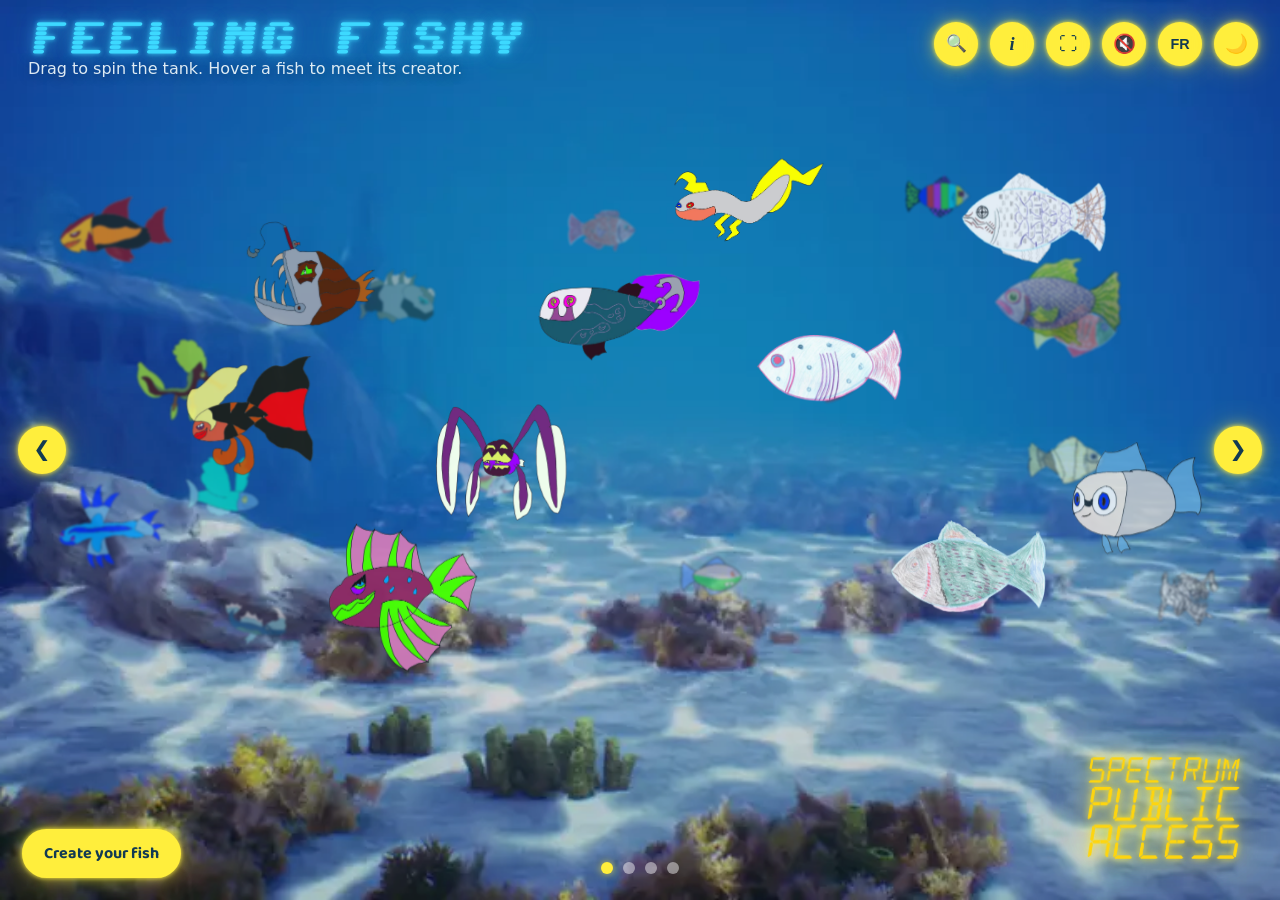
==== commit 4d9845dc: "Merge pull request #27 from SpectrumStudiosMTL/fish-submission/44095259689 New fish submission: Nali" ====
--- a/deploy/feeling-fishy/index.html
+++ b/deploy/feeling-fishy/index.html
@@ -44,6 +44,7 @@
   inlayPsd: "images/inlay-psd.webp",
   logo: "images/logo-2.webp",
   fish0: "images/fish/fish0.webp",
+  fish80: "images/fish/fish80.webp",
   fish79: "images/fish/fish79.webp",
   fish78: "images/fish/fish78.webp",
   fish77: "images/fish/fish77.webp",
@@ -515,6 +516,7 @@
   { name: "", creator: "Dan", creatorId: "681095167af5", bio: "", image: EMBEDDED_IMAGES.fish77, sound: EMBEDDED_AUDIO.chime, height: 36, size: 125 },
   { name: "", creator: "Jad", creatorId: "061e5376cc28", bio: "", image: EMBEDDED_IMAGES.fish78, sound: EMBEDDED_AUDIO.chime, height: 50, size: 130 },
   { name: "", creator: "Lucien", creatorId: "545e36de012f", bio: "", image: EMBEDDED_IMAGES.fish79, sound: EMBEDDED_AUDIO.chime, height: 50, size: 130 },
+  { name: "", creator: "Nalia", creatorId: "01ede55a916f", bio: "", image: EMBEDDED_IMAGES.fish80, sound: EMBEDDED_AUDIO.chime, height: 50, size: 130 },
 ];
 
 /* SEA FLOOR DECORATIONS
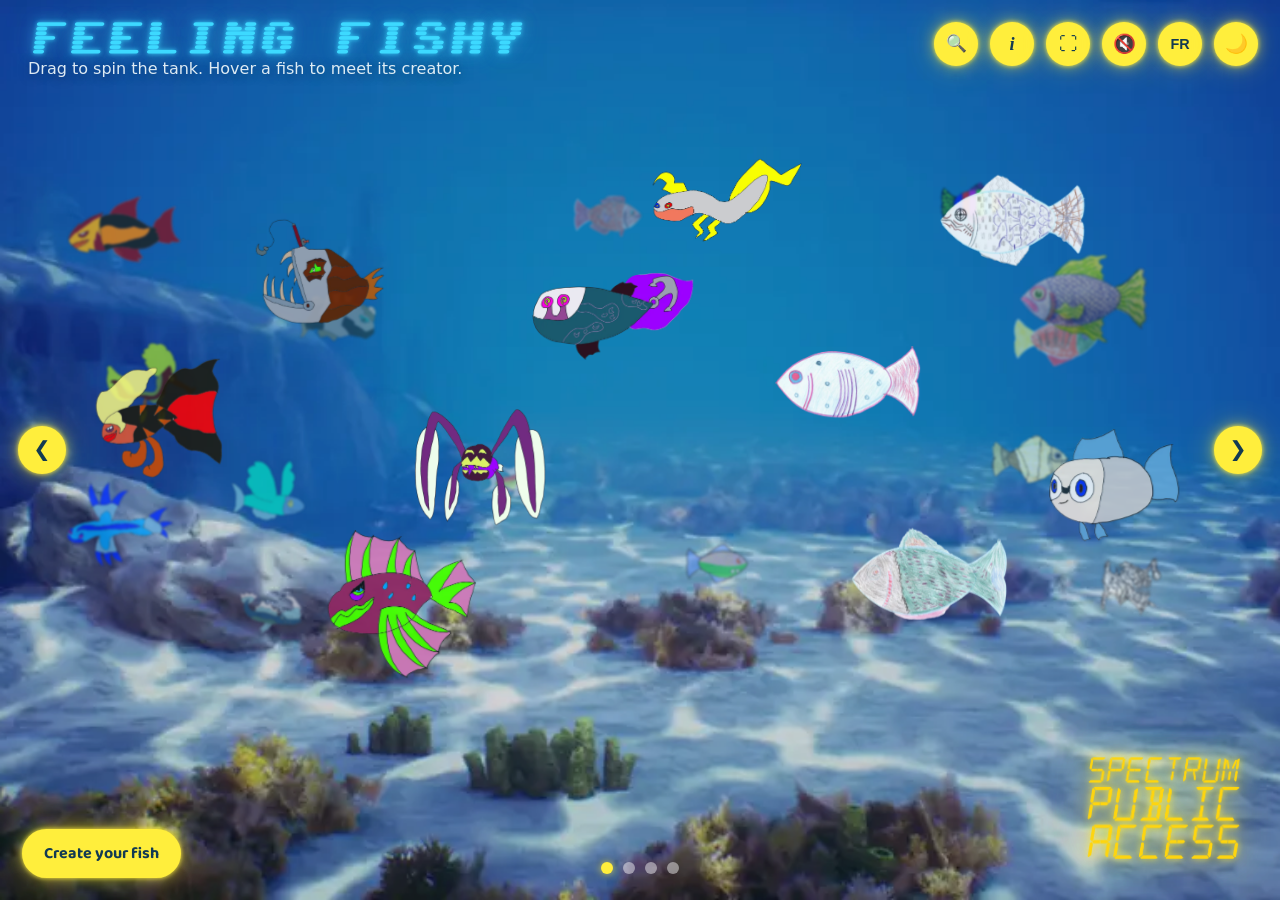
==== commit 0de5691e: "Add fish from Sofia" ====
--- a/deploy/feeling-fishy/index.html
+++ b/deploy/feeling-fishy/index.html
@@ -44,6 +44,7 @@
   inlayPsd: "images/inlay-psd.webp",
   logo: "images/logo-2.webp",
   fish0: "images/fish/fish0.webp",
+  fish81: "images/fish/fish81.webp",
   fish80: "images/fish/fish80.webp",
   fish79: "images/fish/fish79.webp",
   fish78: "images/fish/fish78.webp",
@@ -517,6 +518,7 @@
   { name: "", creator: "Jad", creatorId: "061e5376cc28", bio: "", image: EMBEDDED_IMAGES.fish78, sound: EMBEDDED_AUDIO.chime, height: 50, size: 130 },
   { name: "", creator: "Lucien", creatorId: "545e36de012f", bio: "", image: EMBEDDED_IMAGES.fish79, sound: EMBEDDED_AUDIO.chime, height: 50, size: 130 },
   { name: "", creator: "Nalia", creatorId: "01ede55a916f", bio: "", image: EMBEDDED_IMAGES.fish80, sound: EMBEDDED_AUDIO.chime, height: 50, size: 130 },
+  { name: "", creator: "Sofia", creatorId: "457445485bf2", bio: "", image: EMBEDDED_IMAGES.fish81, sound: EMBEDDED_AUDIO.chime, height: 48, size: 140 },
 ];
 
 /* SEA FLOOR DECORATIONS
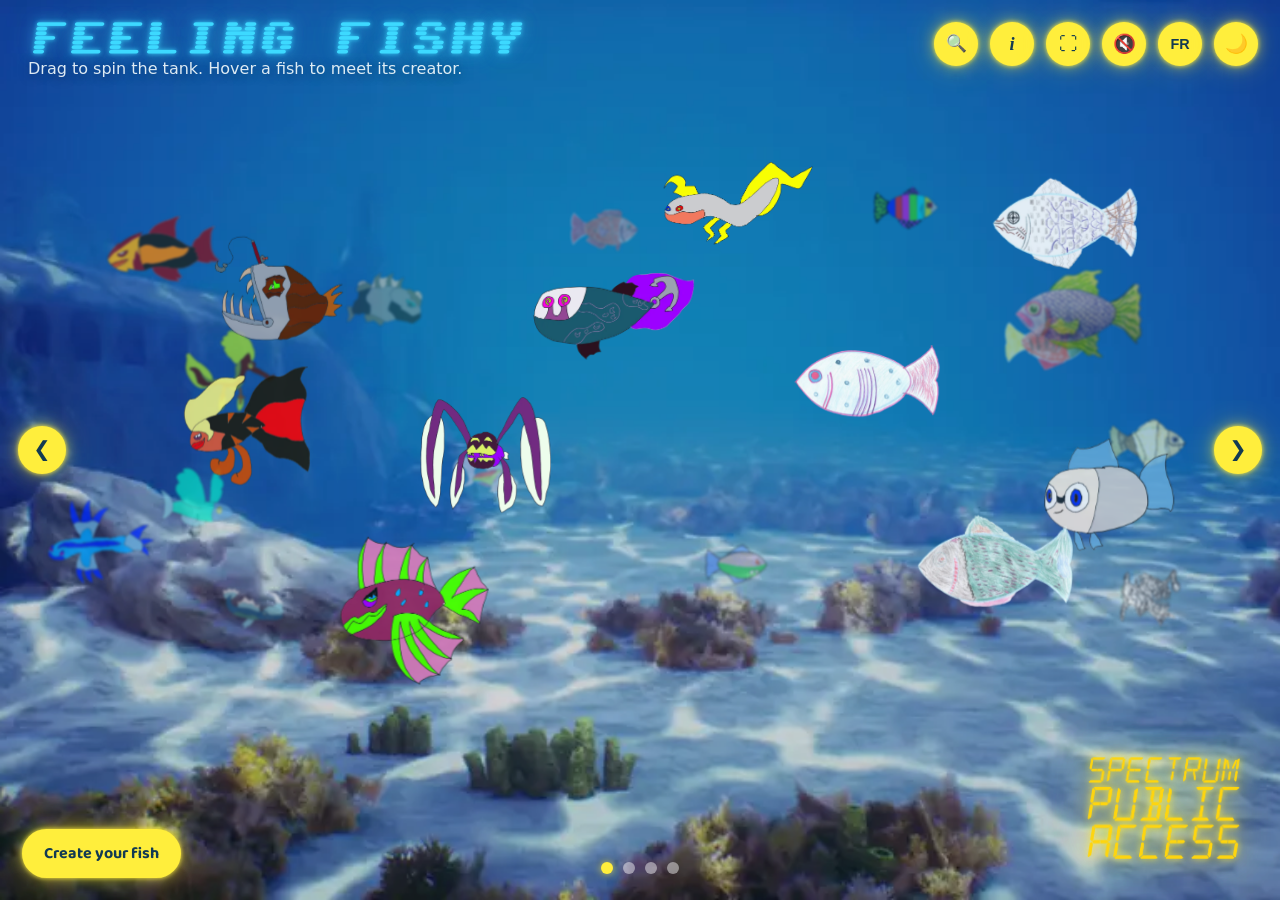
==== commit 109a3efa: "Add fish from robert" ====
--- a/deploy/feeling-fishy/index.html
+++ b/deploy/feeling-fishy/index.html
@@ -44,6 +44,7 @@
   inlayPsd: "images/inlay-psd.webp",
   logo: "images/logo-2.webp",
   fish0: "images/fish/fish0.webp",
+  fish82: "images/fish/fish82.webp",
   fish81: "images/fish/fish81.webp",
   fish80: "images/fish/fish80.webp",
   fish79: "images/fish/fish79.webp",
@@ -519,6 +520,7 @@
   { name: "", creator: "Lucien", creatorId: "545e36de012f", bio: "", image: EMBEDDED_IMAGES.fish79, sound: EMBEDDED_AUDIO.chime, height: 50, size: 130 },
   { name: "", creator: "Nalia", creatorId: "01ede55a916f", bio: "", image: EMBEDDED_IMAGES.fish80, sound: EMBEDDED_AUDIO.chime, height: 50, size: 130 },
   { name: "", creator: "Sofia", creatorId: "457445485bf2", bio: "", image: EMBEDDED_IMAGES.fish81, sound: EMBEDDED_AUDIO.chime, height: 48, size: 140 },
+  { name: "", creator: "robert", creatorId: "87ed0b1d1aa1", bio: "", image: EMBEDDED_IMAGES.fish82, sound: EMBEDDED_AUDIO.chime, height: 20, size: 150 },
 ];
 
 /* SEA FLOOR DECORATIONS
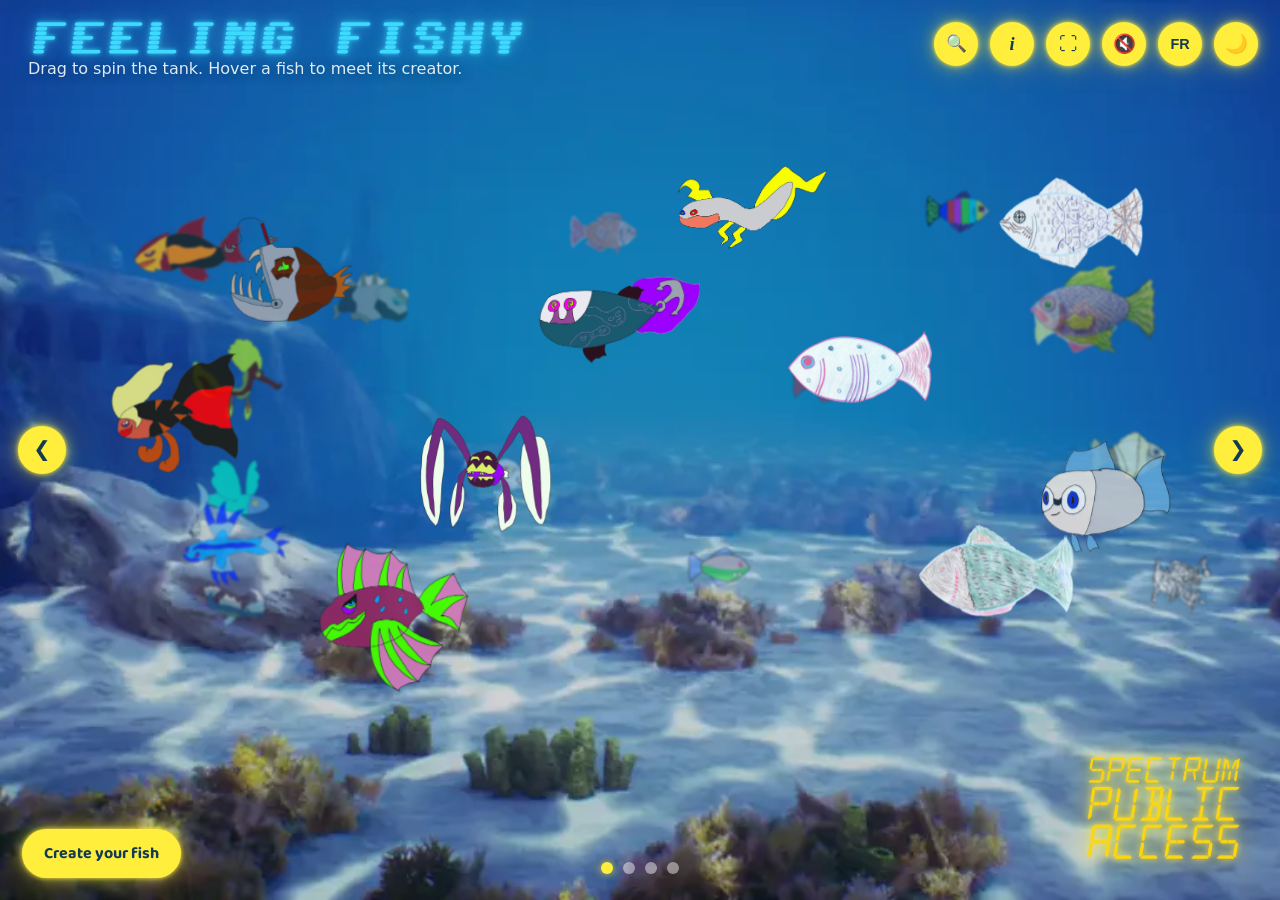
==== commit 1db2a582: "Add fish from Claire" ====
--- a/deploy/feeling-fishy/index.html
+++ b/deploy/feeling-fishy/index.html
@@ -44,6 +44,7 @@
   inlayPsd: "images/inlay-psd.webp",
   logo: "images/logo-2.webp",
   fish0: "images/fish/fish0.webp",
+  fish83: "images/fish/fish83.webp",
   fish82: "images/fish/fish82.webp",
   fish81: "images/fish/fish81.webp",
   fish80: "images/fish/fish80.webp",
@@ -521,6 +522,7 @@
   { name: "", creator: "Nalia", creatorId: "01ede55a916f", bio: "", image: EMBEDDED_IMAGES.fish80, sound: EMBEDDED_AUDIO.chime, height: 50, size: 130 },
   { name: "", creator: "Sofia", creatorId: "457445485bf2", bio: "", image: EMBEDDED_IMAGES.fish81, sound: EMBEDDED_AUDIO.chime, height: 48, size: 140 },
   { name: "", creator: "robert", creatorId: "87ed0b1d1aa1", bio: "", image: EMBEDDED_IMAGES.fish82, sound: EMBEDDED_AUDIO.chime, height: 20, size: 150 },
+  { name: "", creator: "Claire", creatorId: "4c83cc958c1f", bio: "", image: EMBEDDED_IMAGES.fish83, sound: EMBEDDED_AUDIO.chime, height: 58, size: 145 },
 ];
 
 /* SEA FLOOR DECORATIONS
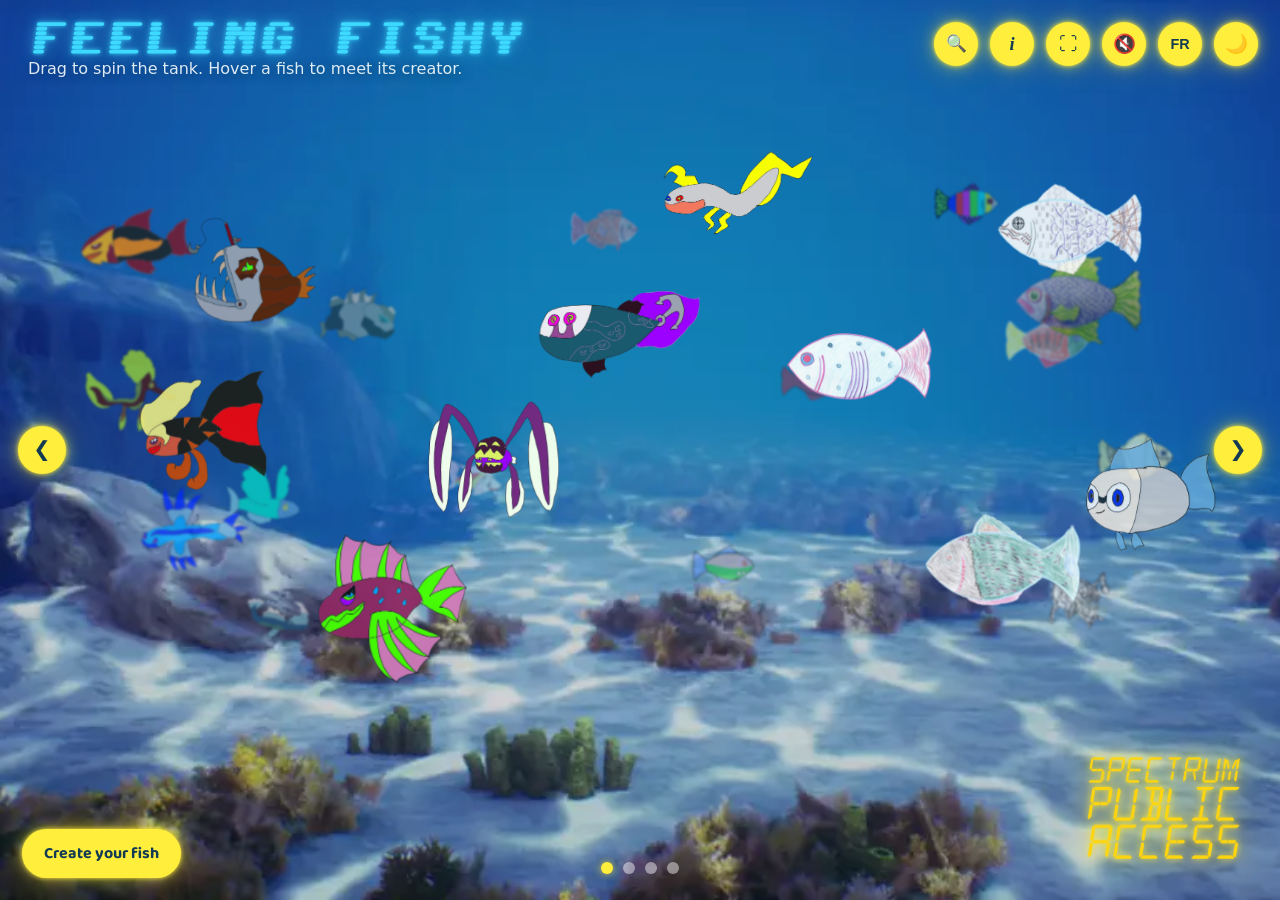
==== commit 00e55092: "Merge pull request #29 from SpectrumStudiosMTL/fish-submission/44196522554 New fish submission: robe" ====
--- a/deploy/feeling-fishy/index.html
+++ b/deploy/feeling-fishy/index.html
@@ -44,7 +44,6 @@
   inlayPsd: "images/inlay-psd.webp",
   logo: "images/logo-2.webp",
   fish0: "images/fish/fish0.webp",
-  fish83: "images/fish/fish83.webp",
   fish82: "images/fish/fish82.webp",
   fish81: "images/fish/fish81.webp",
   fish80: "images/fish/fish80.webp",
@@ -522,7 +521,6 @@
   { name: "", creator: "Nalia", creatorId: "01ede55a916f", bio: "", image: EMBEDDED_IMAGES.fish80, sound: EMBEDDED_AUDIO.chime, height: 50, size: 130 },
   { name: "", creator: "Sofia", creatorId: "457445485bf2", bio: "", image: EMBEDDED_IMAGES.fish81, sound: EMBEDDED_AUDIO.chime, height: 48, size: 140 },
   { name: "", creator: "robert", creatorId: "87ed0b1d1aa1", bio: "", image: EMBEDDED_IMAGES.fish82, sound: EMBEDDED_AUDIO.chime, height: 20, size: 150 },
-  { name: "", creator: "Claire", creatorId: "4c83cc958c1f", bio: "", image: EMBEDDED_IMAGES.fish83, sound: EMBEDDED_AUDIO.chime, height: 58, size: 145 },
 ];
 
 /* SEA FLOOR DECORATIONS
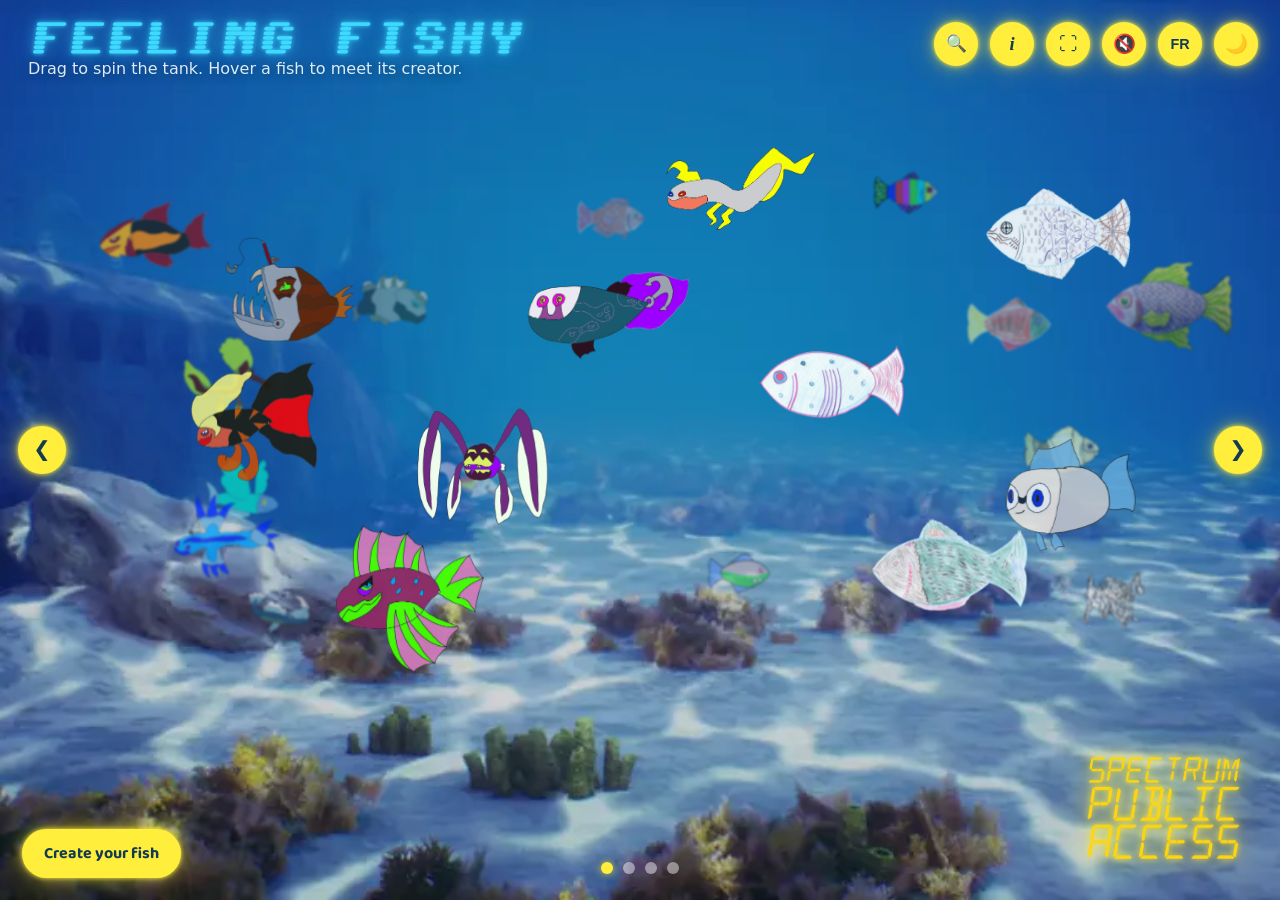
==== commit 3b6b4d50: "Merge pull request #30 from SpectrumStudiosMTL/fish-submission/44215289499 New fish submission: Clai" ====
--- a/deploy/feeling-fishy/index.html
+++ b/deploy/feeling-fishy/index.html
@@ -44,6 +44,7 @@
   inlayPsd: "images/inlay-psd.webp",
   logo: "images/logo-2.webp",
   fish0: "images/fish/fish0.webp",
+  fish83: "images/fish/fish83.webp",
   fish82: "images/fish/fish82.webp",
   fish81: "images/fish/fish81.webp",
   fish80: "images/fish/fish80.webp",
@@ -521,6 +522,7 @@
   { name: "", creator: "Nalia", creatorId: "01ede55a916f", bio: "", image: EMBEDDED_IMAGES.fish80, sound: EMBEDDED_AUDIO.chime, height: 50, size: 130 },
   { name: "", creator: "Sofia", creatorId: "457445485bf2", bio: "", image: EMBEDDED_IMAGES.fish81, sound: EMBEDDED_AUDIO.chime, height: 48, size: 140 },
   { name: "", creator: "robert", creatorId: "87ed0b1d1aa1", bio: "", image: EMBEDDED_IMAGES.fish82, sound: EMBEDDED_AUDIO.chime, height: 20, size: 150 },
+  { name: "", creator: "Claire", creatorId: "4c83cc958c1f", bio: "", image: EMBEDDED_IMAGES.fish83, sound: EMBEDDED_AUDIO.chime, height: 58, size: 145 },
 ];
 
 /* SEA FLOOR DECORATIONS
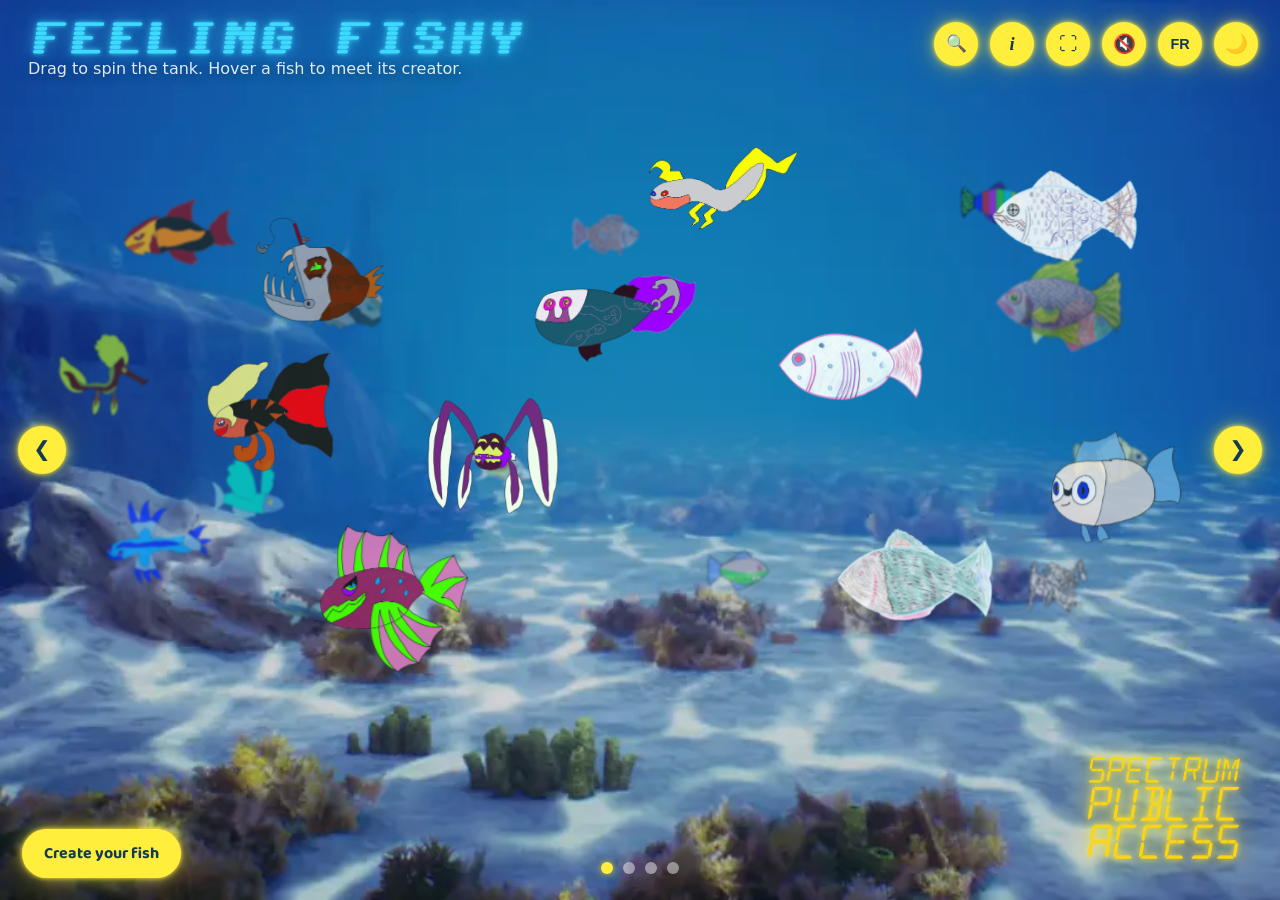
==== commit 48adae3f: "Feeling Fishy: use its own copy of the logo icon The page's favicon pointed at /images/logo.png, out" ====
--- a/deploy/feeling-fishy/index.html
+++ b/deploy/feeling-fishy/index.html
@@ -5,7 +5,7 @@
 <meta name="viewport" content="width=device-width, initial-scale=1.0">
 <title>Feeling Fishy — The Spectrum Aquarium</title>
 <meta name="description" content="An interactive art project from Spectrum Public Access — every fish in this aquarium was drawn by a real participant. Hover to meet the artist, or add your own.">
-<link rel="icon" type="image/png" href="../images/logo.png">
+<link rel="icon" type="image/png" href="images/logo.png">
 
 <!-- Social share preview (Facebook, Discord, Slack, iMessage, etc.) -->
 <meta property="og:type" content="website">
